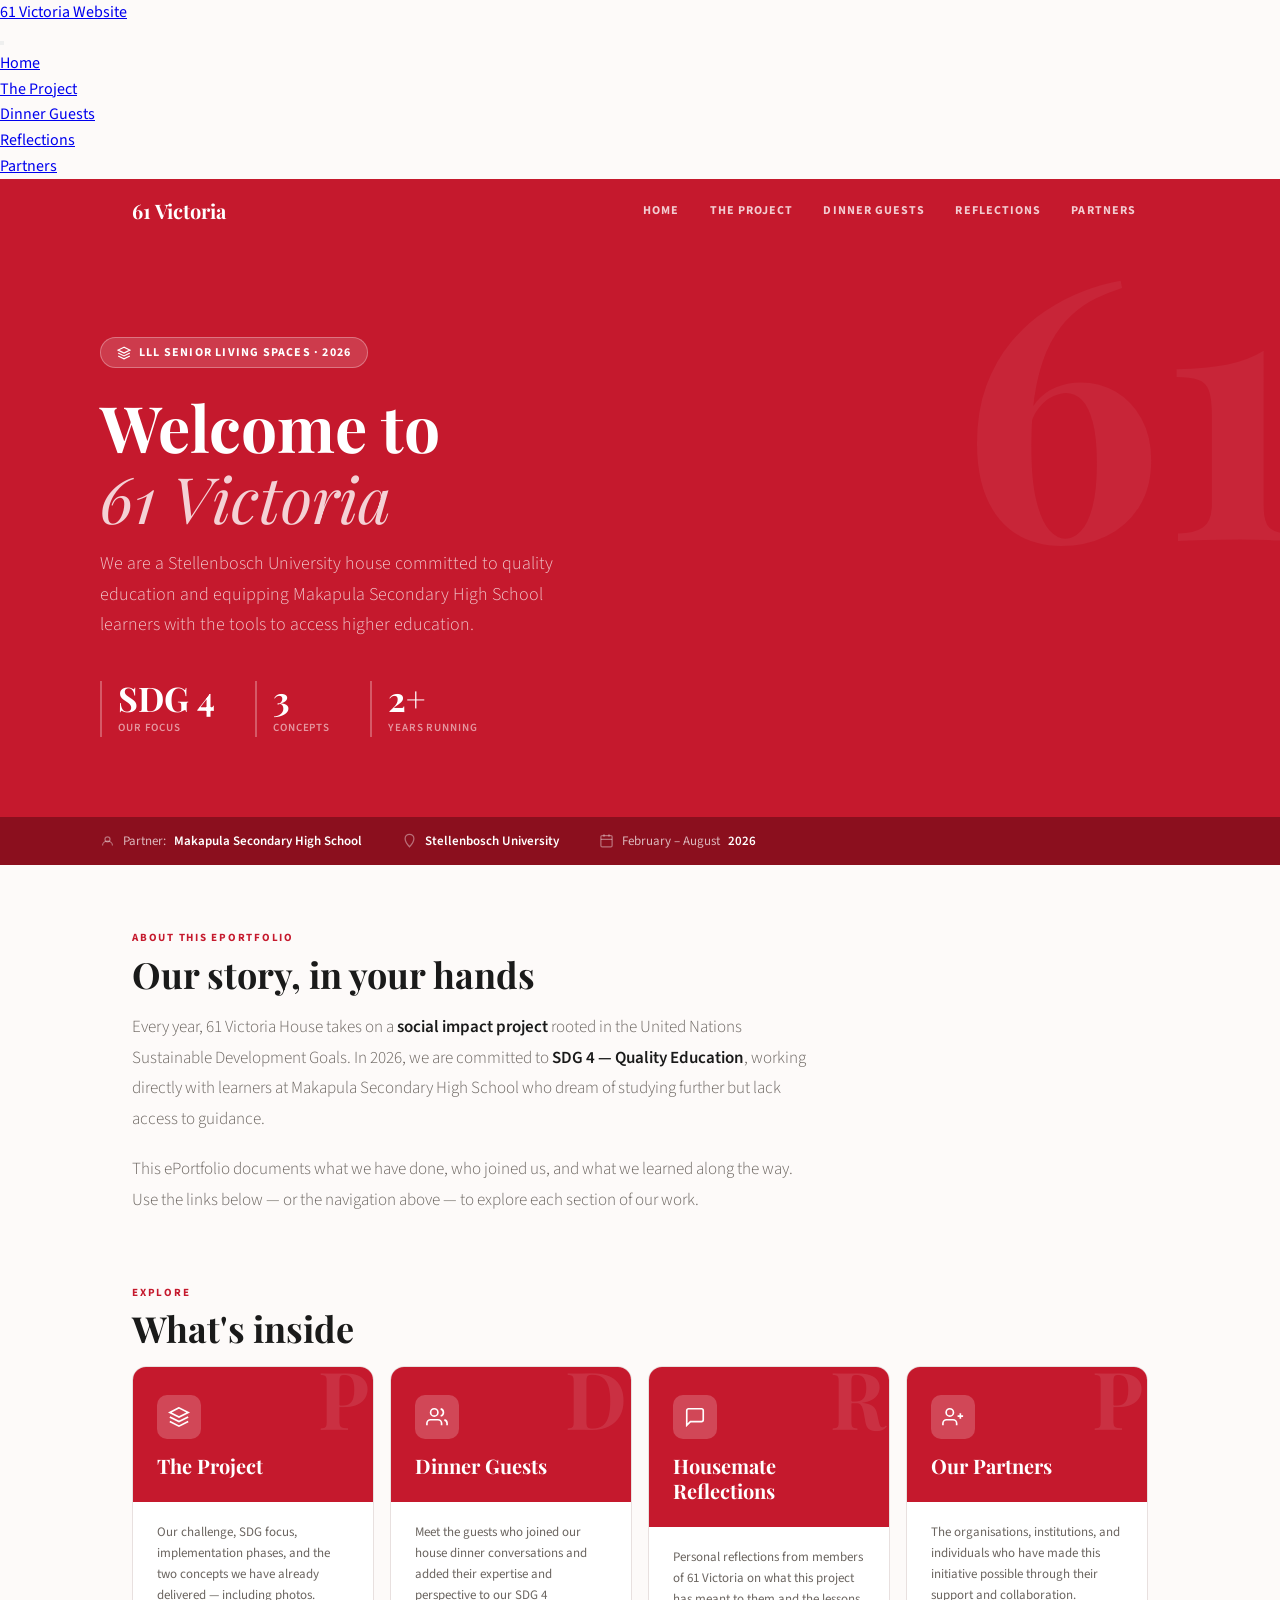
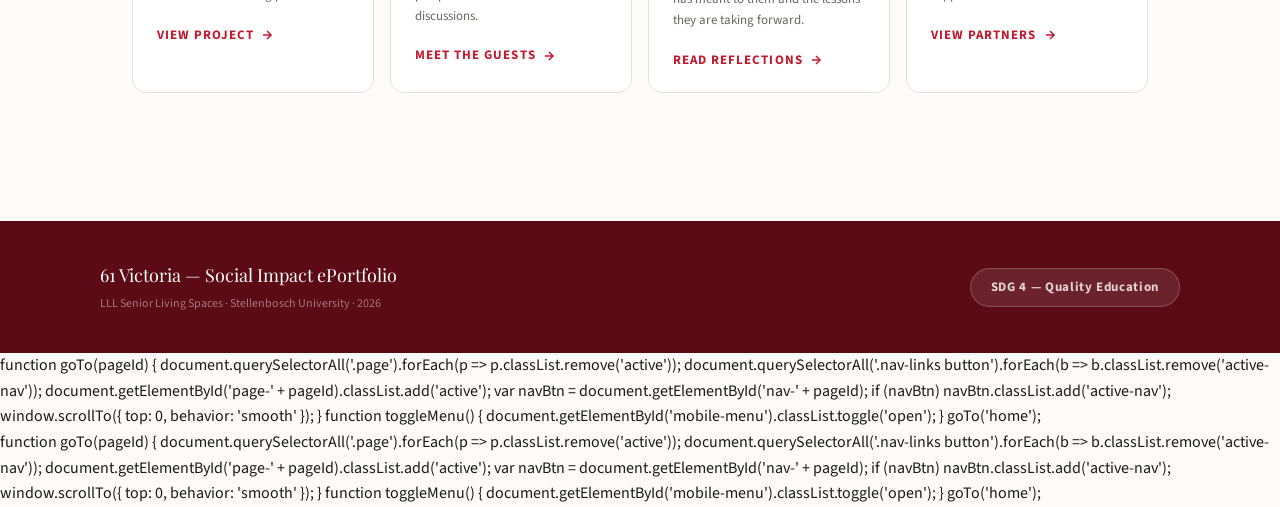
==== docs/index.html @ 5d6a6868 "qq" ====
<!DOCTYPE html>
<html xmlns="http://www.w3.org/1999/xhtml" lang="en" xml:lang="en"><head>

<meta charset="utf-8">
<meta name="generator" content="quarto-1.9.36">

<meta name="viewport" content="width=device-width, initial-scale=1.0, user-scalable=yes">


<title>61 Victoria Website</title>
<style>
/* Default styles provided by pandoc.
** See https://pandoc.org/MANUAL.html#variables-for-html for config info.
*/
code{white-space: pre-wrap;}
span.smallcaps{font-variant: small-caps;}
div.columns{display: flex; gap: min(4vw, 1.5em);}
div.column{flex: auto; overflow-x: auto;}
div.hanging-indent{margin-left: 1.5em; text-indent: -1.5em;}
ul.task-list{list-style: none;}
ul.task-list li input[type="checkbox"] {
  width: 0.8em;
  margin: 0 0.8em 0.2em -1em; /* quarto-specific, see https://github.com/quarto-dev/quarto-cli/issues/4556 */ 
  vertical-align: middle;
}
</style>


<script src="site_libs/quarto-nav/quarto-nav.js"></script>
<script src="site_libs/quarto-nav/headroom.min.js"></script>
<script src="site_libs/clipboard/clipboard.min.js"></script>
<script src="site_libs/quarto-search/autocomplete.umd.js"></script>
<script src="site_libs/quarto-search/fuse.min.js"></script>
<script src="site_libs/quarto-search/quarto-search.js"></script>
<meta name="quarto:offset" content="./">
<script src="site_libs/quarto-html/quarto.js" type="module"></script>
<script src="site_libs/quarto-html/tabsets/tabsets.js" type="module"></script>
<script src="site_libs/quarto-html/popper.min.js"></script>
<script src="site_libs/quarto-html/tippy.umd.min.js"></script>
<script src="site_libs/quarto-html/anchor.min.js"></script>
<link href="site_libs/quarto-html/tippy.css" rel="stylesheet">
<link href="site_libs/quarto-html/quarto-syntax-highlighting-845c23b38eaddc0f92fda52bfe77a8c8.css" rel="stylesheet" id="quarto-text-highlighting-styles">
<script src="site_libs/bootstrap/bootstrap.min.js"></script>
<link href="site_libs/bootstrap/bootstrap-icons.css" rel="stylesheet">
<link href="site_libs/bootstrap/bootstrap-a0f9fd0d421825b736dc1bbcbcba2219.min.css" rel="stylesheet" append-hash="true" id="quarto-bootstrap" data-mode="light">
<script id="quarto-search-options" type="application/json">{
  "location": "navbar",
  "copy-button": false,
  "collapse-after": 3,
  "panel-placement": "end",
  "type": "overlay",
  "limit": 50,
  "keyboard-shortcut": [
    "f",
    "/",
    "s"
  ],
  "show-item-context": false,
  "language": {
    "search-no-results-text": "No results",
    "search-matching-documents-text": "matching documents",
    "search-copy-link-title": "Copy link to search",
    "search-hide-matches-text": "Hide additional matches",
    "search-more-match-text": "more match in this document",
    "search-more-matches-text": "more matches in this document",
    "search-clear-button-title": "Clear",
    "search-text-placeholder": "",
    "search-detached-cancel-button-title": "Cancel",
    "search-submit-button-title": "Submit",
    "search-label": "Search"
  }
}</script>


<link rel="stylesheet" href="styles.css">
</head>

<body class="nav-fixed fullcontent quarto-light">

<div id="quarto-search-results"></div>
  <header id="quarto-header" class="headroom fixed-top">
    <nav class="navbar navbar-expand-lg " data-bs-theme="dark">
      <div class="navbar-container container-fluid">
      <div class="navbar-brand-container mx-auto">
    <a class="navbar-brand" href="./index.html">
    <span class="navbar-title">61 Victoria Website</span>
    </a>
  </div>
            <div id="quarto-search" class="" title="Search"></div>
          <button class="navbar-toggler" type="button" data-bs-toggle="collapse" data-bs-target="#navbarCollapse" aria-controls="navbarCollapse" role="menu" aria-expanded="false" aria-label="Toggle navigation" onclick="if (window.quartoToggleHeadroom) { window.quartoToggleHeadroom(); }">
  <span class="navbar-toggler-icon"></span>
</button>
          <div class="collapse navbar-collapse" id="navbarCollapse">
            <ul class="navbar-nav navbar-nav-scroll me-auto">
  <li class="nav-item">
    <a class="nav-link active" href="./index.html" aria-current="page"> 
<span class="menu-text">Home</span></a>
  </li>  
  <li class="nav-item">
    <a class="nav-link" href="./project.qmd"> 
<span class="menu-text">The Project</span></a>
  </li>  
  <li class="nav-item">
    <a class="nav-link" href="./dinner.qmd"> 
<span class="menu-text">Dinner Guests</span></a>
  </li>  
  <li class="nav-item">
    <a class="nav-link" href="./reflections.qmd"> 
<span class="menu-text">Reflections</span></a>
  </li>  
  <li class="nav-item">
    <a class="nav-link" href="./partners.qmd"> 
<span class="menu-text">Partners</span></a>
  </li>  
</ul>
          </div> <!-- /navcollapse -->
            <div class="quarto-navbar-tools">
</div>
      </div> <!-- /container-fluid -->
    </nav>
</header>
<!-- content -->
<div id="quarto-content" class="quarto-container page-columns page-rows-contents page-layout-article page-navbar">
<!-- sidebar -->
<!-- margin-sidebar -->
    
<!-- main -->
<main class="content" id="quarto-document-content"><header id="title-block-header" class="quarto-title-block"></header>




<p><link rel="preconnect" href="https://fonts.googleapis.com"> <link rel="stylesheet" href="https://fonts.googleapis.com/css2?family=Playfair+Display:ital,wght@0,400;0,700;1,400&amp;family=Source+Sans+3:wght@300;400;600;700&amp;display=swap"></p>

<!-- ══════════════════════════════════════════════════════
     NAVIGATION
══════════════════════════════════════════════════════ -->
<nav class="nav">
  <div class="nav-inner">
    <button class="nav-brand" onclick="goTo('home')">61 Victoria</button>
    <ul class="nav-links">
      <li><button onclick="goTo('home')" id="nav-home">Home</button></li>
      <li><button onclick="goTo('project')" id="nav-project">The Project</button></li>
      <li><button onclick="goTo('dinner')" id="nav-dinner">Dinner Guests</button></li>
      <li><button onclick="goTo('reflections')" id="nav-reflections">Reflections</button></li>
      <li><button onclick="goTo('partners')" id="nav-partners">Partners</button></li>
    </ul>
    <button class="nav-hamburger" onclick="toggleMenu()" aria-label="Open menu">
      <span></span><span></span><span></span>
    </button>
  </div>
  <div class="nav-mobile-menu" id="mobile-menu">
    <button onclick="goTo('home');toggleMenu()">Home</button>
    <button onclick="goTo('project');toggleMenu()">The Project</button>
    <button onclick="goTo('dinner');toggleMenu()">Dinner Guests</button>
    <button onclick="goTo('reflections');toggleMenu()">Housemate Reflections</button>
    <button onclick="goTo('partners');toggleMenu()">Partners</button>
  </div>
</nav>


<!-- ══════════════════════════════════════════════════════
     PAGE: HOME (WELCOME)
══════════════════════════════════════════════════════ -->
<div id="page-home" class="page active">

  <!-- Hero -->
  <div class="home-hero">
    <div class="home-hero-wm" aria-hidden="true">61</div>
    <div class="home-hero-inner">
      <div class="home-eyebrow">
        <svg viewbox="0 0 24 24" width="14" height="14" fill="none" stroke="#fff" stroke-width="2" aria-hidden="true"><path d="M12 2L2 7l10 5 10-5-10-5zM2 17l10 5 10-5M2 12l10 5 10-5"></path></svg>
        LLL Senior Living Spaces · 2026
      </div>
      <h1>Welcome to<br><em>61 Victoria</em></h1>
      <p class="home-hero-sub">
        We are a Stellenbosch University house committed to quality education
        and equipping Makapula Secondary High School learners with the tools
        to access higher education.
      </p>
      <div class="home-stats">
        <div class="home-stat"><div class="num">SDG&nbsp;4</div><div class="lbl">Our focus</div></div>
        <div class="home-stat"><div class="num">3</div><div class="lbl">Concepts</div></div>
        <div class="home-stat"><div class="num">2+</div><div class="lbl">Years running</div></div>
      </div>
    </div>
  </div>

  <!-- Ribbon -->
  <div class="home-ribbon">
    <div class="home-ribbon-inner">
      <div class="ribbon-item">
        <svg viewbox="0 0 24 24" aria-hidden="true"><circle cx="12" cy="10" r="4"></circle><path d="M4 20c0-4 3.58-7 8-7s8 3 8 7"></path></svg>
        Partner: <strong>Makapula Secondary High School</strong>
      </div>
      <div class="ribbon-item">
        <svg viewbox="0 0 24 24" aria-hidden="true"><path d="M12 2C8 2 5 5.13 5 9c0 5.25 7 13 7 13s7-7.75 7-13c0-3.87-3.13-7-7-7z"></path></svg>
        <strong>Stellenbosch University</strong>
      </div>
      <div class="ribbon-item">
        <svg viewbox="0 0 24 24" aria-hidden="true"><rect x="3" y="4" width="18" height="18" rx="2"></rect><path d="M16 2v4M8 2v4M3 10h18"></path></svg>
        February – August <strong>2026</strong>
      </div>
    </div>
  </div>

  <!-- Intro text -->
  <section class="home-intro">
    <div class="wrap">
      <div class="home-intro-body">
        <div class="sec-label">About this ePortfolio</div>
        <div class="sec-title">Our story, in your hands</div>
        <p>
          Every year, 61 Victoria House takes on a <strong>social impact project</strong> rooted in
          the United Nations Sustainable Development Goals. In 2026, we are committed to
          <strong>SDG 4 — Quality Education</strong>, working directly with learners at Makapula
          Secondary High School who dream of studying further but lack access to guidance.
        </p>
        <p>
          This ePortfolio documents what we have done, who joined us, and what we learned
          along the way. Use the links below — or the navigation above — to explore each
          section of our work.
        </p>
      </div>
    </div>
  </section>

  <!-- Navigation cards -->
  <section class="nav-cards">
    <div class="wrap">
      <div class="sec-label">Explore</div>
      <div class="sec-title">What's inside</div>
  <div class="nav-card-grid">
    
    <!-- Project card -->
    <div class="nav-card" onclick="goTo('project')" role="button" tabindex="0" onkeydown="if(event.key==='Enter')goTo('project')">
      <div class="nav-card-top">
        <div class="nav-card-top-wm" aria-hidden="true">P</div>
          <div class="nav-card-icon">
            <svg viewbox="0 0 24 24" aria-hidden="true"><path d="M12 2L2 7l10 5 10-5-10-5zM2 17l10 5 10-5M2 12l10 5 10-5"></path></svg>
              </div>
              <h3 class="anchored">The Project</h3>
              </div>
              <div class="nav-card-bottom">
                <p>Our challenge, SDG focus, implementation phases, and the two concepts we have already delivered — including photos.</p>
                <div class="nav-card-cta">
                  View project
                <svg viewbox="0 0 24 24" aria-hidden="true"><path d="M5 12h14M12 5l7 7-7 7"></path></svg>
                  </div>
                  </div>
                  </div>
                  
                  <!-- Dinner guests card -->
                  <div class="nav-card" onclick="goTo('dinner')" role="button" tabindex="0" onkeydown="if(event.key==='Enter')goTo('dinner')">
                    <div class="nav-card-top">
                      <div class="nav-card-top-wm" aria-hidden="true">D</div>
                        <div class="nav-card-icon">
                          <svg viewbox="0 0 24 24" aria-hidden="true"><path d="M17 21v-2a4 4 0 00-4-4H5a4 4 0 00-4 4v2"></path><circle cx="9" cy="7" r="4"></circle><path d="M23 21v-2a4 4 0 00-3-3.87M16 3.13a4 4 0 010 7.75"></path></svg>
                            </div>
                            <h3 class="anchored">Dinner Guests</h3>
                            </div>
                            <div class="nav-card-bottom">
                              <p>Meet the guests who joined our house dinner conversations and added their expertise and perspective to our SDG 4 discussions.</p>
                              <div class="nav-card-cta">
                                Meet the guests
                              <svg viewbox="0 0 24 24" aria-hidden="true"><path d="M5 12h14M12 5l7 7-7 7"></path></svg>
                                </div>
                                </div>
                                </div>
                                
                                <!-- Reflections card -->
                                <div class="nav-card" onclick="goTo('reflections')" role="button" tabindex="0" onkeydown="if(event.key==='Enter')goTo('reflections')">
                                  <div class="nav-card-top">
                                    <div class="nav-card-top-wm" aria-hidden="true">R</div>
                                      <div class="nav-card-icon">
                                        <svg viewbox="0 0 24 24" aria-hidden="true"><path d="M21 15a2 2 0 01-2 2H7l-4 4V5a2 2 0 012-2h14a2 2 0 012 2z"></path></svg>
                                          </div>
                                          <h3 class="anchored">Housemate Reflections</h3>
                                          </div>
                                          <div class="nav-card-bottom">
                                            <p>Personal reflections from members of 61 Victoria on what this project has meant to them and the lessons they are taking forward.</p>
                                            <div class="nav-card-cta">
                                              Read reflections
                                            <svg viewbox="0 0 24 24" aria-hidden="true"><path d="M5 12h14M12 5l7 7-7 7"></path></svg>
                                              </div>
                                              </div>
                                              </div>
                                              
                                              <!-- Partners card -->
                                              <div class="nav-card" onclick="goTo('partners')" role="button" tabindex="0" onkeydown="if(event.key==='Enter')goTo('partners')">
                                                <div class="nav-card-top">
                                                  <div class="nav-card-top-wm" aria-hidden="true">P</div>
                                                    <div class="nav-card-icon">
                                                      <svg viewbox="0 0 24 24" aria-hidden="true"><path d="M16 21v-2a4 4 0 00-4-4H5a4 4 0 00-4 4v2"></path><circle cx="8.5" cy="7" r="4"></circle><line x1="20" y1="8" x2="20" y2="14"></line><line x1="23" y1="11" x2="17" y2="11"></line></svg>
                                                        </div>
                                                        <h3 class="anchored">Our Partners</h3>
                                                        </div>
                                                        <div class="nav-card-bottom">
                                                          <p>The organisations, institutions, and individuals who have made this initiative possible through their support and collaboration.</p>
                                                          <div class="nav-card-cta">
                                                            View partners
                                                          <svg viewbox="0 0 24 24" aria-hidden="true"><path d="M5 12h14M12 5l7 7-7 7"></path></svg>
                                                            </div>
                                                            </div>
                                                            </div>
                                                            
                                                            </div>
                                                            </div>
                                                            </section>
                                                            
                                                            <footer class="site-footer">
                                                              <div class="footer-inner">
                                                                <div>
                                                                <div class="footer-brand">61 Victoria — Social Impact ePortfolio</div>
                                                                  <div class="footer-sub">LLL Senior Living Spaces · Stellenbosch University · 2026</div>
                                                                    </div>
                                                                    <div class="footer-sdg">SDG 4 — Quality Education</div>
                                                                      </div>
                                                                      </footer>
                                                                      </div><!-- /page-home -->
                                                                      
                                                                      
                                                                      <!-- ══════════════════════════════════════════════════════
                                                                    PAGE: THE PROJECT
                                                                    ══════════════════════════════════════════════════════ -->
                                                                      <div id="page-project" class="page">
                                                                        
                                                                        <div class="page-hero" data-letter="P">
                                                                          <div class="page-hero-inner">
                                                                            <div class="page-hero-eyebrow">SDG 4 — Quality Education</div>
                                                                              <h1>The <em>Project</em></h1>
                                                                              <p>Our challenge, our plan, and the two concepts we have completed so far.</p>
                                                                              </div>
                                                                              </div>
                                                                              
                                                                              <main>
                                                                              <section style="padding: 3.5rem 0 0;">
                                                                                <div class="wrap">
                                                                                  
                                                                                  <!-- House profile -->
                                                                                  <div class="sec-label">House profile</div>
                                                                                    <div class="sec-title">Who we are</div>
                                                                                      <div class="profile-grid">
                                                                                        <div class="profile-cell"><div class="pc-label">House</div><div class="pc-val">61 Victoria</div></div>
                                                                                          <div class="profile-cell"><div class="pc-label">Cluster</div><div class="pc-val">Senior Living Spaces – LLL Houses</div></div>
                                                                                            <div class="profile-cell"><div class="pc-label">Community partner</div><div class="pc-val">Makapula Secondary High School</div></div>
                                                                                              <div class="profile-cell"><div class="pc-label">Project status</div><div class="pc-val">Continuing since 2024/25</div></div>
                                                                                                <div class="profile-cell"><div class="pc-label">Focus area</div><div class="pc-val">University readiness &amp; mentorship</div></div>
                                                                                                  <div class="profile-cell"><div class="pc-label">Social impact leader</div><div class="pc-val">61 Victoria House</div></div>
                                                                                                    </div>
                                                                                                    
                                                                                                    <!-- Challenge -->
                                                                                                    <div class="sec-label">Why we do this</div>
                                                                                                      <div class="sec-title">The challenge we are addressing</div>
                                                                                                        <div class="sdg-banner">
                                                                                                          <div class="sdg-box"><span>4</span></div>
                                                                                                            <div class="sdg-text">
                                                                                                              <h4 class="anchored">SDG 4 — Quality Education</h4>
                                                                                                              <p>Ensure inclusive and equitable quality education and promote lifelong learning opportunities for all.</p>
                                                                                                              </div>
                                                                                                              </div>
                                                                                                              <p class="sec-lead">
                                                                                                                Many learners at Makapula Secondary lack structured guidance on university applications,
                                                                                                              available opportunities, and academic expectations for tertiary study. 61 Victoria bridges
                                                                                                              this gap by drawing on our lived experience to mentor top-performing students and equip
                                                                                                              them with the skills and confidence to pursue higher education.
                                                                                                              </p>
                                                                                                                
                                                                                                                <hr class="divider">
                                                                                                                
                                                                                                                <!-- Phases -->
                                                                                                                <div class="sec-label">Implementation plan</div>
                                                                                                                <div class="sec-title">Three phases of action</div>
                                                                                                                <div class="grid-3" style="margin-bottom: 3rem;">
                                                                                                                <div class="phase-card">
                                                                                                                <div class="ph-num">01</div>
                                                                                                                <div class="ph-date">February – March 2026</div>
                                                                                                                <h4 class="anchored">Preparation</h4>
                                                                                                                <p>Meeting school leadership to align goals and schedules, preparing printed materials and workshop templates, and liaising with SU structures.</p>
                                                                                                                </div>
                                                                                                                <div class="phase-card">
                                                                                                                <div class="ph-num">02</div>
                                                                                                                <div class="ph-date">April – July 2026</div>
                                                                                                                <h4 class="anchored">Implementation</h4>
                                                                                                                <p>Rolling out all three solution concepts — the SU Open Day, the University Applications Session, and the CV &amp; Professional Identity Workshop.</p>
                                                                                                                </div>
                                                                                                                <div class="phase-card">
                                                                                                                <div class="ph-num">03</div>
                                                                                                                <div class="ph-date">August 2026</div>
                                                                                                                <h4 class="anchored">Reflection &amp; sustainability</h4>
                                                                                                                <p>Collecting feedback, capturing outcomes, and presenting findings to the LLL cohort to secure the programme's long-term future.</p>
          </div>
        </div>

        <hr class="divider">

        <!-- Concepts -->
        <div class="sec-label">What we have done</div>
        <div class="sec-title">Concepts completed</div>
        <p class="sec-lead">Two of our three planned concepts have been successfully delivered. Photos from each are shown below.</p>

        <div class="grid-2" style="margin-bottom: 3rem;">

          <!-- Concept 1 -->
          <article class="card">
            <div class="card-header">
              <div class="card-header-wm" aria-hidden="true">1</div>
              <div class="card-badge">
                <svg width="12" height="12" viewbox="0 0 24 24" fill="none" stroke="#fff" stroke-width="2.5" aria-hidden="true"><path d="M20 6L9 17l-5-5"></path></svg>
                Completed
              </div>
              <h3 class="anchored">Stellenbosch University Open Day</h3>
            </div>
            <div class="card-body">
              <p>We took top-performing Makapula learners on a guided visit to Stellenbosch University, exposing them to diverse faculties, campus life, and career paths. The experience made tertiary study feel tangible and within reach for every learner who attended.</p>
              <!-- REPLACE WITH PHOTOS:
                   Option A (grid): <div class="photo-grid">
                     <img src="photo1.jpg" alt="Learners at SU Open Day">
                     <img src="photo2.jpg" alt="Campus tour">
                   </div>
                   Option B (single): <div class="photo-single"><img src="photo.jpg" alt="SU Open Day"></div>
              -->
              <div class="photo-slot">
                <svg class="photo-slot-icon" viewbox="0 0 24 24" aria-hidden="true"><rect x="3" y="3" width="18" height="18" rx="2"></rect><circle cx="8.5" cy="8.5" r="1.5"></circle><path d="M21 15l-5-5L5 21"></path></svg>
                <strong>Add your Concept 1 photos here</strong>
                <span>Replace this block with &lt;img&gt; tags pointing to your photos</span>
              </div>
            </div>
          </article>

          <!-- Concept 2 -->
          <article class="card">
            <div class="card-header">
              <div class="card-header-wm" aria-hidden="true">2</div>
              <div class="card-badge">
                <svg width="12" height="12" viewbox="0 0 24 24" fill="none" stroke="#fff" stroke-width="2.5" aria-hidden="true"><path d="M20 6L9 17l-5-5"></path></svg>
                Completed
              </div>
              <h3 class="anchored">University applications &amp; degree requirements session</h3>
            </div>
            <div class="card-body">
              <p>We guided learners through the SU application process, covering degree requirements, NSFAS and bursary applications, and residency options — giving students a concrete roadmap and the confidence to apply.</p>
              <!-- REPLACE WITH PHOTOS (same pattern as above) -->
              <div class="photo-slot">
                <svg class="photo-slot-icon" viewbox="0 0 24 24" aria-hidden="true"><rect x="3" y="3" width="18" height="18" rx="2"></rect><circle cx="8.5" cy="8.5" r="1.5"></circle><path d="M21 15l-5-5L5 21"></path></svg>
                <strong>Add your Concept 2 photos here</strong>
                <span>Replace this block with &lt;img&gt; tags pointing to your photos</span>
              </div>
            </div>
          </article>

        </div>

      </div>
    </section>
  </main>

  <footer class="site-footer">
    <div class="footer-inner">
      <div>
        <div class="footer-brand">61 Victoria — The Project</div>
        <div class="footer-sub">LLL Senior Living Spaces · Stellenbosch University · 2026</div>
      </div>
      <div class="footer-sdg">SDG 4 — Quality Education</div>
    </div>
  </footer>
</div><!-- /page-project -->


<!-- ══════════════════════════════════════════════════════
     PAGE: DINNER GUESTS
══════════════════════════════════════════════════════ -->
<div id="page-dinner" class="page">

  <div class="page-hero" data-letter="D">
    <div class="page-hero-inner">
      <div class="page-hero-eyebrow">House Dinner Conversations</div>
      <h1>Our <em>Dinner Guests</em></h1>
      <p>The people who joined our dinner conversations and enriched our thinking on quality education and access to higher learning.</p>
    </div>
  </div>

  <main>
    <section style="padding: 3.5rem 0;">
      <div class="wrap">

        <div class="sec-label">Dinner conversations</div>
        <div class="sec-title">Guests who joined us</div>
        <p class="sec-lead">
          Our house dinners created a space for honest, in-depth conversations about
          education inequality, access, and the role university students can play in
          uplifting their communities. We were honoured to host these guests.
        </p>

        <!-- ═══════════════════════════════════════════════════════
             HOW TO USE THIS SECTION:
             For each guest, fill in:
             - The avatar initials (2 letters)
             - Guest full name
             - Their title / organisation
             - A short bio (2–3 sentences)
             - A key quote they shared at the dinner (optional — delete the
               .guest-quote block if you don't have one)

To ADD more guests, copy and paste an entire .guest-card block.
To REMOVE a guest, delete their .guest-card block.
═══════════════════════════════════════════════════════ -->
  
  <div class="grid-2" style="margin-bottom: 3rem;">
  
  <!-- Guest 1 — replace all placeholder text -->
  <div class="guest-card">
  <div class="guest-avatar">AB</div><!-- Replace with initials -->
  <div class="guest-info">
  <h4 class="anchored">Guest Name Here</h4><!-- Replace -->
  <div class="guest-role">Title / Organisation</div><!-- Replace -->
  <p>Add a short bio for this guest — their background, expertise, and why they were invited to the dinner conversation. Two to three sentences works well.</p><!-- Replace -->
  <div class="guest-quote">
  "Add a memorable quote or insight this guest shared during the dinner conversation."
</div><!-- Replace or delete this block if no quote -->
  </div>
  </div>
  
  <!-- Guest 2 — replace all placeholder text -->
  <div class="guest-card">
  <div class="guest-avatar">CD</div><!-- Replace -->
  <div class="guest-info">
  <h4 class="anchored">Guest Name Here</h4><!-- Replace -->
  <div class="guest-role">Title / Organisation</div><!-- Replace -->
  <p>Add a short bio for this guest — their background, expertise, and why they were invited to the dinner conversation. Two to three sentences works well.</p><!-- Replace -->
  <div class="guest-quote">
  "Add a memorable quote or insight this guest shared during the dinner conversation."
</div><!-- Replace or delete -->
  </div>
  </div>
  
  <!-- Guest 3 — replace all placeholder text -->
  <div class="guest-card">
  <div class="guest-avatar">EF</div><!-- Replace -->
  <div class="guest-info">
  <h4 class="anchored">Guest Name Here</h4><!-- Replace -->
  <div class="guest-role">Title / Organisation</div><!-- Replace -->
  <p>Add a short bio for this guest — their background, expertise, and why they were invited to the dinner conversation. Two to three sentences works well.</p><!-- Replace -->
  <div class="guest-quote">
  "Add a memorable quote or insight this guest shared during the dinner conversation."
</div><!-- Replace or delete -->
  </div>
  </div>
  
  <!-- Guest 4 — replace all placeholder text -->
  <div class="guest-card">
  <div class="guest-avatar">GH</div><!-- Replace -->
  <div class="guest-info">
  <h4 class="anchored">Guest Name Here</h4><!-- Replace -->
  <div class="guest-role">Title / Organisation</div><!-- Replace -->
  <p>Add a short bio for this guest — their background, expertise, and why they were invited to the dinner conversation. Two to three sentences works well.</p><!-- Replace -->
  <div class="guest-quote">
  "Add a memorable quote or insight this guest shared during the dinner conversation."
</div><!-- Replace or delete -->
  </div>
  </div>
  
  </div>
  
  <!-- Dinner photo slot -->
  <div class="sec-label">Dinner photos</div>
  <div class="sec-title">The evening in pictures</div>
  <!-- REPLACE WITH YOUR DINNER PHOTOS:
  <div class="photo-grid">
  <img src="dinner1.jpg" alt="Dinner conversation">
  <img src="dinner2.jpg" alt="Guests at the table">
  <img src="dinner3.jpg" alt="Discussion in progress">
  <img src="dinner4.jpg" alt="Group photo">
  </div>
  -->
  <div class="photo-slot">
  <svg class="photo-slot-icon" viewbox="0 0 24 24" aria-hidden="true"><rect x="3" y="3" width="18" height="18" rx="2"></rect><circle cx="8.5" cy="8.5" r="1.5"></circle><path d="M21 15l-5-5L5 21"></path></svg>
  <strong>Add your dinner evening photos here</strong>
  <span>Replace this block with your photo grid or individual images</span>
  </div>
  
  </div>
  </section>
  </main>
  
  <footer class="site-footer">
  <div class="footer-inner">
  <div>
  <div class="footer-brand">61 Victoria — Dinner Guests</div>
  <div class="footer-sub">LLL Senior Living Spaces · Stellenbosch University · 2026</div>
  </div>
  <div class="footer-sdg">SDG 4 — Quality Education</div>
  </div>
  </footer>
  </div><!-- /page-dinner -->
  
  
  <!-- ══════════════════════════════════════════════════════
PAGE: HOUSEMATE REFLECTIONS
══════════════════════════════════════════════════════ -->
  <div id="page-reflections" class="page">
  
  <div class="page-hero" data-letter="R">
  <div class="page-hero-inner">
  <div class="page-hero-eyebrow">Voices from 61 Victoria</div>
  <h1>Housemate <em>Reflections</em></h1>
  <p>Personal reflections from the members of 61 Victoria on what this project has meant, what was learned, and what we carry forward.</p>
  </div>
  </div>
  
  <main>
  <section style="padding: 3.5rem 0;">
  <div class="wrap">
  
  <div class="sec-label">Housemate reflections</div>
  <div class="sec-title">In our own words</div>
  <p class="sec-lead">
  Each member of 61 Victoria came to this project with a different background and
perspective. These are our honest reflections on what it meant to work alongside
the learners of Makapula Secondary High School.
</p>
  
  <!-- ═══════════════════════════════════════════════════════
HOW TO USE THIS SECTION:
  Replace each blockquote with the actual reflection (it can be
                                                      multiple sentences or a short paragraph).
Replace avatar initials, name, and role for each housemate.
Copy/paste .reflection-card blocks to add more housemates.
═══════════════════════════════════════════════════════ -->
  
  <div class="grid-2" style="margin-bottom: 3rem;">
  
  <div class="reflection-card">
  <blockquote class="blockquote">
  "Seeing the learners walk around campus and start to imagine themselves there —
              that was the moment the project felt real for me. Their excitement reminded me
              of why we are here."
</blockquote><!-- Replace with real reflection -->
  <div class="r-author">
  <div class="avatar">AB</div><!-- Replace initials -->
  <div>
  <div class="r-name">Housemate name here</div><!-- Replace -->
  <div class="r-role">61 Victoria, 2026</div>
  </div>
  </div>
  </div>
  
  <div class="reflection-card">
  <blockquote class="blockquote">
  "Explaining NSFAS and funding options reminded me how much we take for granted.
              These learners are capable of anything — they just need the information and someone
              to believe in them."
</blockquote><!-- Replace -->
  <div class="r-author">
  <div class="avatar">CD</div><!-- Replace -->
  <div>
  <div class="r-name">Housemate name here</div><!-- Replace -->
  <div class="r-role">61 Victoria, 2026</div>
  </div>
  </div>
  </div>
  
  <div class="reflection-card">
  <blockquote class="blockquote">
  "This project is a reminder of why we are at Stellenbosch. We have a responsibility
              to open doors for those who come after us. That responsibility does not stop when
              the workshops end."
</blockquote><!-- Replace -->
  <div class="r-author">
  <div class="avatar">EF</div><!-- Replace -->
  <div>
  <div class="r-name">Housemate name here</div><!-- Replace -->
  <div class="r-role">61 Victoria, 2026</div>
  </div>
  </div>
  </div>
  
  <div class="reflection-card">
  <blockquote class="blockquote">
  "The dinner conversations challenged us to think deeply about what quality education
              really means for learners who have never had a mentor in higher education. It changed
              how I see my own journey."
</blockquote><!-- Replace -->
  <div class="r-author">
  <div class="avatar">GH</div><!-- Replace -->
  <div>
  <div class="r-name">Housemate name here</div><!-- Replace -->
  <div class="r-role">61 Victoria, 2026</div>
  </div>
  </div>
  </div>
  
  <div class="reflection-card">
  <blockquote class="blockquote">
  "I did not expect to learn as much as the students did. Mentoring others forces you
              to articulate what you know — and to reckon honestly with what you do not."
</blockquote><!-- Replace -->
  <div class="r-author">
  <div class="avatar">IJ</div><!-- Replace -->
  <div>
  <div class="r-name">Housemate name here</div><!-- Replace -->
  <div class="r-role">61 Victoria, 2026</div>
  </div>
  </div>
  </div>
  
  <div class="reflection-card">
  <blockquote class="blockquote">
  "Watching a learner's face change when they realise university is actually possible
              for them — that is something I will carry with me long after this year is over."
</blockquote><!-- Replace -->
  <div class="r-author">
  <div class="avatar">KL</div><!-- Replace -->
  <div>
  <div class="r-name">Housemate name here</div><!-- Replace -->
  <div class="r-role">61 Victoria, 2026</div>
  </div>
  </div>
  </div>
  
  </div>
  
  </div>
  </section>
  </main>
  
  <footer class="site-footer">
  <div class="footer-inner">
  <div>
  <div class="footer-brand">61 Victoria — Reflections</div>
  <div class="footer-sub">LLL Senior Living Spaces · Stellenbosch University · 2026</div>
  </div>
  <div class="footer-sdg">SDG 4 — Quality Education</div>
  </div>
  </footer>
  </div><!-- /page-reflections -->
  
  
  <!-- ══════════════════════════════════════════════════════
PAGE: PARTNERS
══════════════════════════════════════════════════════ -->
  <div id="page-partners" class="page">
  
  <div class="page-hero" data-letter="P">
  <div class="page-hero-inner">
  <div class="page-hero-eyebrow">Collaboration &amp; support</div>
  <h1>Our <em>Partners</em></h1>
  <p>The organisations and individuals who have made this initiative possible through their support, resources, and collaboration.</p>
  </div>
  </div>
  
  <main>
  <section style="padding: 3.5rem 0;">
  <div class="wrap">
  
  <div class="sec-label">Partners &amp; supporters</div>
  <div class="sec-title">Who stands with us</div>
  <p class="sec-lead">
  None of this work happens alone. These are the partners whose expertise,
resources, and belief in our mission have shaped every concept we have delivered.
</p>
  
  <!-- ═══════════════════════════════════════════════════════
HOW TO USE THIS SECTION:
  Update partner names, descriptions, and add/remove
.partner-card blocks as needed. Change the SVG icons
to match each partner's sector if you like.
        ═══════════════════════════════════════════════════════ -->

        <div class="grid-2" style="margin-bottom: 3rem;">

          <div class="partner-card">
            <div class="partner-icon-row">
              <div class="partner-ico">
                <svg viewbox="0 0 24 24" aria-hidden="true"><path d="M3 21h18M3 10h18M12 3L3 10h18L12 3z"></path><rect x="8" y="14" width="3" height="7"></rect><rect x="13" y="14" width="3" height="7"></rect></svg>
              </div>
              <h4 class="anchored">Makapula Secondary High School</h4>
            </div>
            <p>Our primary community partner. School leadership, teachers, and selected top-performing learners are central to every concept we deliver. Their openness and enthusiasm have made this project what it is.</p>
          </div>

          <div class="partner-card">
            <div class="partner-icon-row">
              <div class="partner-ico">
                <svg viewbox="0 0 24 24" aria-hidden="true"><path d="M12 3L2 9h20L12 3zM5 9v10M19 9v10M2 19h20"></path><circle cx="12" cy="14" r="2"></circle></svg>
              </div>
              <h4 class="anchored">Stellenbosch University</h4>
            </div>
            <p>SU structures provide guidance, campus access, and institutional legitimacy for the university readiness journey our learners undertake. The Open Day would not have been possible without SU's welcome.</p>
  </div>
  
  <div class="partner-card">
  <div class="partner-icon-row">
  <div class="partner-ico">
  <svg viewbox="0 0 24 24" aria-hidden="true"><path d="M3 9l9-7 9 7v11a2 2 0 01-2 2H5a2 2 0 01-2-2V9z"></path><path d="M9 22V12h6v10"></path></svg>
  </div>
  <h4 class="anchored">LLL — Senior Living Spaces</h4>
  </div>
  <p>The broader LLL cluster provides oversight, institutional continuity, and a community of practice that ensures the programme outlives any single house cohort and continues to grow year on year.</p>
  </div>
  
  <div class="partner-card">
  <div class="partner-icon-row">
  <div class="partner-ico">
  <svg viewbox="0 0 24 24" aria-hidden="true"><rect x="1" y="3" width="15" height="13" rx="2"></rect><path d="M16 8h4l3 3v5h-7V8z"></path><circle cx="5.5" cy="18.5" r="2.5"></circle><circle cx="18.5" cy="18.5" r="2.5"></circle></svg>
  </div>
  <h4 class="anchored">Transport &amp; logistics providers</h4>
  </div>
  <p>Local vehicle hire services support learner transport for off-campus events including the SU Open Day and scheduled workshop sessions, removing a key barrier to participation for learners.</p>
  </div>
  
  <!-- ADD MORE PARTNERS HERE — copy and paste a .partner-card block above -->
  
  </div>
  
  <!-- Partner logos section -->
  <div class="sec-label">Logo wall</div>
  <div class="sec-title">Partner logos</div>
  <!-- REPLACE WITH ACTUAL PARTNER LOGOS:
  <div style="display:flex;flex-wrap:wrap;gap:24px;align-items:center;padding:2rem 0;">
  <img src="makapula-logo.png" alt="Makapula Secondary High School" style="height:60px;width:auto;">
  <img src="su-logo.png" alt="Stellenbosch University" style="height:60px;width:auto;">
  </div>
  -->
  <div class="photo-slot">
  <svg class="photo-slot-icon" viewbox="0 0 24 24" aria-hidden="true"><rect x="3" y="5" width="18" height="14" rx="2"></rect><path d="M3 10h18"></path></svg>
  <strong>Add partner logos here</strong>
  <span>Replace with &lt;img&gt; tags for each partner's logo</span>
        </div>

      </div>
    </section>
  </main>

  <footer class="site-footer">
    <div class="footer-inner">
      <div>
        <div class="footer-brand">61 Victoria — Our Partners</div>
        <div class="footer-sub">LLL Senior Living Spaces · Stellenbosch University · 2026</div>
      </div>
      <div class="footer-sdg">SDG 4 — Quality Education</div>
    </div>
  </footer>
</div><!-- /page-partners -->


<!-- ══════════════════════════════════════════════════════
     JAVASCRIPT — Page routing
══════════════════════════════════════════════════════ -->

  function goTo(pageId) {
    document.querySelectorAll('.page').forEach(p =&gt; p.classList.remove('active'));
    document.querySelectorAll('.nav-links button').forEach(b =&gt; b.classList.remove('active-nav'));
    document.getElementById('page-' + pageId).classList.add('active');
    var navBtn = document.getElementById('nav-' + pageId);
    if (navBtn) navBtn.classList.add('active-nav');
    window.scrollTo({ top: 0, behavior: 'smooth' });
  }

  function toggleMenu() {
    document.getElementById('mobile-menu').classList.toggle('open');
  }

  goTo('home');




</main> <!-- /main -->
  function goTo(pageId) {

    document.querySelectorAll('.page').forEach(p =&gt; p.classList.remove('active'));

    document.querySelectorAll('.nav-links button').forEach(b =&gt; b.classList.remove('active-nav'));

    document.getElementById('page-' + pageId).classList.add('active');

    var navBtn = document.getElementById('nav-' + pageId);

    if (navBtn) navBtn.classList.add('active-nav');

    window.scrollTo({ top: 0, behavior: 'smooth' });

  }



  function toggleMenu() {

    document.getElementById('mobile-menu').classList.toggle('open');

  }



  goTo('home');
<script id="quarto-html-after-body" type="application/javascript">
  window.document.addEventListener("DOMContentLoaded", function (event) {
    const icon = "";
    const anchorJS = new window.AnchorJS();
    anchorJS.options = {
      placement: 'right',
      icon: icon
    };
    anchorJS.add('.anchored');
    const isCodeAnnotation = (el) => {
      for (const clz of el.classList) {
        if (clz.startsWith('code-annotation-')) {                     
          return true;
        }
      }
      return false;
    }
    const onCopySuccess = function(e) {
      // button target
      const button = e.trigger;
      // don't keep focus
      button.blur();
      // flash "checked"
      button.classList.add('code-copy-button-checked');
      var currentTitle = button.getAttribute("title");
      button.setAttribute("title", "Copied!");
      let tooltip;
      if (window.bootstrap) {
        button.setAttribute("data-bs-toggle", "tooltip");
        button.setAttribute("data-bs-placement", "left");
        button.setAttribute("data-bs-title", "Copied!");
        tooltip = new bootstrap.Tooltip(button, 
          { trigger: "manual", 
            customClass: "code-copy-button-tooltip",
            offset: [0, -8]});
        tooltip.show();    
      }
      setTimeout(function() {
        if (tooltip) {
          tooltip.hide();
          button.removeAttribute("data-bs-title");
          button.removeAttribute("data-bs-toggle");
          button.removeAttribute("data-bs-placement");
        }
        button.setAttribute("title", currentTitle);
        button.classList.remove('code-copy-button-checked');
      }, 1000);
      // clear code selection
      e.clearSelection();
    }
    const getTextToCopy = function(trigger) {
      const outerScaffold = trigger.parentElement.cloneNode(true);
      const codeEl = outerScaffold.querySelector('code');
      for (const childEl of codeEl.children) {
        if (isCodeAnnotation(childEl)) {
          childEl.remove();
        }
      }
      return codeEl.innerText;
    }
    const clipboard = new window.ClipboardJS('.code-copy-button:not([data-in-quarto-modal])', {
      text: getTextToCopy
    });
    clipboard.on('success', onCopySuccess);
    if (window.document.getElementById('quarto-embedded-source-code-modal')) {
      const clipboardModal = new window.ClipboardJS('.code-copy-button[data-in-quarto-modal]', {
        text: getTextToCopy,
        container: window.document.getElementById('quarto-embedded-source-code-modal')
      });
      clipboardModal.on('success', onCopySuccess);
    }
      var localhostRegex = new RegExp(/^(?:http|https):\/\/localhost\:?[0-9]*\//);
      var mailtoRegex = new RegExp(/^mailto:/);
        var filterRegex = new RegExp('/' + window.location.host + '/');
      var isInternal = (href) => {
          return filterRegex.test(href) || localhostRegex.test(href) || mailtoRegex.test(href);
      }
      // Inspect non-navigation links and adorn them if external
     var links = window.document.querySelectorAll('a[href]:not(.nav-link):not(.navbar-brand):not(.toc-action):not(.sidebar-link):not(.sidebar-item-toggle):not(.pagination-link):not(.no-external):not([aria-hidden]):not(.dropdown-item):not(.quarto-navigation-tool):not(.about-link)');
      for (var i=0; i<links.length; i++) {
        const link = links[i];
        if (!isInternal(link.href)) {
          // undo the damage that might have been done by quarto-nav.js in the case of
          // links that we want to consider external
          if (link.dataset.originalHref !== undefined) {
            link.href = link.dataset.originalHref;
          }
        }
      }
    function tippyHover(el, contentFn, onTriggerFn, onUntriggerFn) {
      const config = {
        allowHTML: true,
        maxWidth: 500,
        delay: 100,
        arrow: false,
        appendTo: function(el) {
            return el.parentElement;
        },
        interactive: true,
        interactiveBorder: 10,
        theme: 'quarto',
        placement: 'bottom-start',
      };
      if (contentFn) {
        config.content = contentFn;
      }
      if (onTriggerFn) {
        config.onTrigger = onTriggerFn;
      }
      if (onUntriggerFn) {
        config.onUntrigger = onUntriggerFn;
      }
      window.tippy(el, config); 
    }
    const noterefs = window.document.querySelectorAll('a[role="doc-noteref"]');
    for (var i=0; i<noterefs.length; i++) {
      const ref = noterefs[i];
      tippyHover(ref, function() {
        // use id or data attribute instead here
        let href = ref.getAttribute('data-footnote-href') || ref.getAttribute('href');
        try { href = new URL(href).hash; } catch {}
        const id = href.replace(/^#\/?/, "");
        const note = window.document.getElementById(id);
        if (note) {
          return note.innerHTML;
        } else {
          return "";
        }
      });
    }
    const xrefs = window.document.querySelectorAll('a.quarto-xref');
    const processXRef = (id, note) => {
      // Strip column container classes
      const stripColumnClz = (el) => {
        el.classList.remove("page-full", "page-columns");
        if (el.children) {
          for (const child of el.children) {
            stripColumnClz(child);
          }
        }
      }
      stripColumnClz(note)
      if (id === null || id.startsWith('sec-')) {
        // Special case sections, only their first couple elements
        const container = document.createElement("div");
        if (note.children && note.children.length > 2) {
          container.appendChild(note.children[0].cloneNode(true));
          for (let i = 1; i < note.children.length; i++) {
            const child = note.children[i];
            if (child.tagName === "P" && child.innerText === "") {
              continue;
            } else {
              container.appendChild(child.cloneNode(true));
              break;
            }
          }
          if (window.Quarto?.typesetMath) {
            window.Quarto.typesetMath(container);
          }
          return container.innerHTML
        } else {
          if (window.Quarto?.typesetMath) {
            window.Quarto.typesetMath(note);
          }
          return note.innerHTML;
        }
      } else {
        // Remove any anchor links if they are present
        const anchorLink = note.querySelector('a.anchorjs-link');
        if (anchorLink) {
          anchorLink.remove();
        }
        if (window.Quarto?.typesetMath) {
          window.Quarto.typesetMath(note);
        }
        if (note.classList.contains("callout")) {
          return note.outerHTML;
        } else {
          return note.innerHTML;
        }
      }
    }
    for (var i=0; i<xrefs.length; i++) {
      const xref = xrefs[i];
      tippyHover(xref, undefined, function(instance) {
        instance.disable();
        let url = xref.getAttribute('href');
        let hash = undefined; 
        if (url.startsWith('#')) {
          hash = url;
        } else {
          try { hash = new URL(url).hash; } catch {}
        }
        if (hash) {
          const id = hash.replace(/^#\/?/, "");
          const note = window.document.getElementById(id);
          if (note !== null) {
            try {
              const html = processXRef(id, note.cloneNode(true));
              instance.setContent(html);
            } finally {
              instance.enable();
              instance.show();
            }
          } else {
            // See if we can fetch this
            fetch(url.split('#')[0])
            .then(res => res.text())
            .then(html => {
              const parser = new DOMParser();
              const htmlDoc = parser.parseFromString(html, "text/html");
              const note = htmlDoc.getElementById(id);
              if (note !== null) {
                const html = processXRef(id, note);
                instance.setContent(html);
              } 
            }).finally(() => {
              instance.enable();
              instance.show();
            });
          }
        } else {
          // See if we can fetch a full url (with no hash to target)
          // This is a special case and we should probably do some content thinning / targeting
          fetch(url)
          .then(res => res.text())
          .then(html => {
            const parser = new DOMParser();
            const htmlDoc = parser.parseFromString(html, "text/html");
            const note = htmlDoc.querySelector('main.content');
            if (note !== null) {
              // This should only happen for chapter cross references
              // (since there is no id in the URL)
              // remove the first header
              if (note.children.length > 0 && note.children[0].tagName === "HEADER") {
                note.children[0].remove();
              }
              const html = processXRef(null, note);
              instance.setContent(html);
            } 
          }).finally(() => {
            instance.enable();
            instance.show();
          });
        }
      }, function(instance) {
      });
    }
        let selectedAnnoteEl;
        const selectorForAnnotation = ( cell, annotation) => {
          let cellAttr = 'data-code-cell="' + cell + '"';
          let lineAttr = 'data-code-annotation="' +  annotation + '"';
          const selector = 'span[' + cellAttr + '][' + lineAttr + ']';
          return selector;
        }
        const selectCodeLines = (annoteEl) => {
          const doc = window.document;
          const targetCell = annoteEl.getAttribute("data-target-cell");
          const targetAnnotation = annoteEl.getAttribute("data-target-annotation");
          const annoteSpan = window.document.querySelector(selectorForAnnotation(targetCell, targetAnnotation));
          const lines = annoteSpan.getAttribute("data-code-lines").split(",");
          const lineIds = lines.map((line) => {
            return targetCell + "-" + line;
          })
          let top = null;
          let height = null;
          let parent = null;
          if (lineIds.length > 0) {
              //compute the position of the single el (top and bottom and make a div)
              const el = window.document.getElementById(lineIds[0]);
              top = el.offsetTop;
              height = el.offsetHeight;
              parent = el.parentElement.parentElement;
            if (lineIds.length > 1) {
              const lastEl = window.document.getElementById(lineIds[lineIds.length - 1]);
              const bottom = lastEl.offsetTop + lastEl.offsetHeight;
              height = bottom - top;
            }
            if (top !== null && height !== null && parent !== null) {
              // cook up a div (if necessary) and position it 
              let div = window.document.getElementById("code-annotation-line-highlight");
              if (div === null) {
                div = window.document.createElement("div");
                div.setAttribute("id", "code-annotation-line-highlight");
                div.style.position = 'absolute';
                parent.appendChild(div);
              }
              div.style.top = top - 2 + "px";
              div.style.height = height + 4 + "px";
              div.style.left = 0;
              let gutterDiv = window.document.getElementById("code-annotation-line-highlight-gutter");
              if (gutterDiv === null) {
                gutterDiv = window.document.createElement("div");
                gutterDiv.setAttribute("id", "code-annotation-line-highlight-gutter");
                gutterDiv.style.position = 'absolute';
                const codeCell = window.document.getElementById(targetCell);
                const gutter = codeCell.querySelector('.code-annotation-gutter');
                gutter.appendChild(gutterDiv);
              }
              gutterDiv.style.top = top - 2 + "px";
              gutterDiv.style.height = height + 4 + "px";
            }
            selectedAnnoteEl = annoteEl;
          }
        };
        const unselectCodeLines = () => {
          const elementsIds = ["code-annotation-line-highlight", "code-annotation-line-highlight-gutter"];
          elementsIds.forEach((elId) => {
            const div = window.document.getElementById(elId);
            if (div) {
              div.remove();
            }
          });
          selectedAnnoteEl = undefined;
        };
          // Handle positioning of the toggle
      window.addEventListener(
        "resize",
        throttle(() => {
          elRect = undefined;
          if (selectedAnnoteEl) {
            selectCodeLines(selectedAnnoteEl);
          }
        }, 10)
      );
      function throttle(fn, ms) {
      let throttle = false;
      let timer;
        return (...args) => {
          if(!throttle) { // first call gets through
              fn.apply(this, args);
              throttle = true;
          } else { // all the others get throttled
              if(timer) clearTimeout(timer); // cancel #2
              timer = setTimeout(() => {
                fn.apply(this, args);
                timer = throttle = false;
              }, ms);
          }
        };
      }
        // Attach click handler to the DT
        const annoteDls = window.document.querySelectorAll('dt[data-target-cell]');
        for (const annoteDlNode of annoteDls) {
          annoteDlNode.addEventListener('click', (event) => {
            const clickedEl = event.target;
            if (clickedEl !== selectedAnnoteEl) {
              unselectCodeLines();
              const activeEl = window.document.querySelector('dt[data-target-cell].code-annotation-active');
              if (activeEl) {
                activeEl.classList.remove('code-annotation-active');
              }
              selectCodeLines(clickedEl);
              clickedEl.classList.add('code-annotation-active');
            } else {
              // Unselect the line
              unselectCodeLines();
              clickedEl.classList.remove('code-annotation-active');
            }
          });
        }
    const findCites = (el) => {
      const parentEl = el.parentElement;
      if (parentEl) {
        const cites = parentEl.dataset.cites;
        if (cites) {
          return {
            el,
            cites: cites.split(' ')
          };
        } else {
          return findCites(el.parentElement)
        }
      } else {
        return undefined;
      }
    };
    var bibliorefs = window.document.querySelectorAll('a[role="doc-biblioref"]');
    for (var i=0; i<bibliorefs.length; i++) {
      const ref = bibliorefs[i];
      const citeInfo = findCites(ref);
      if (citeInfo) {
        tippyHover(citeInfo.el, function() {
          var popup = window.document.createElement('div');
          citeInfo.cites.forEach(function(cite) {
            var citeDiv = window.document.createElement('div');
            citeDiv.classList.add('hanging-indent');
            citeDiv.classList.add('csl-entry');
            var biblioDiv = window.document.getElementById('ref-' + cite);
            if (biblioDiv) {
              citeDiv.innerHTML = biblioDiv.innerHTML;
            }
            popup.appendChild(citeDiv);
          });
          return popup.innerHTML;
        });
      }
    }
  });
  </script>
</div> <!-- /content -->




</body></html>
---- docs/styles.css ----
/* css styles */
/* ── Reset ───────────────────────────────────────────── */
*, *::before, *::after { box-sizing: border-box; margin: 0; padding: 0; }
html { scroll-behavior: smooth; }

/* ── Tokens ──────────────────────────────────────────── */
:root {
  --red:        #C5192D;
  --red-dark:   #8B0F1E;
  --red-deep:   #5C0A13;
  --red-pale:   #FCEAEC;
  --red-soft:   #F5C4CA;
  --red-mid:    #E05060;
  --cream:      #FDFAF9;
  --charcoal:   #1A1A1A;
  --warm-gray:  #6B6560;
  --border:     #E8E0DF;
  --serif:      'Playfair Display', Georgia, serif;
  --sans:       'Source Sans 3', system-ui, sans-serif;
}

body {
  font-family: var(--sans);
  background: var(--cream);
  color: var(--charcoal);
  font-size: 16px;
  line-height: 1.6;
  min-height: 100vh;
}

/* ── Page switching ──────────────────────────────────── */
.page { display: none; }
.page.active { display: block; }

/* ── NAV ─────────────────────────────────────────────── */
.nav {
  background: var(--red);
  position: sticky;
  top: 0;
  z-index: 200;
}
.nav-inner {
  max-width: 1080px;
  margin: 0 auto;
  padding: 0 2rem;
  height: 62px;
  display: flex;
  align-items: center;
  justify-content: space-between;
}
.nav-brand {
  font-family: var(--serif);
  font-size: 20px;
  font-weight: 700;
  color: #fff;
  cursor: pointer;
  border: none;
  background: none;
  padding: 0;
}
.nav-links {
  list-style: none;
  display: flex;
  gap: 6px;
}
.nav-links button {
  background: transparent;
  border: none;
  color: rgba(255,255,255,0.78);
  font-family: var(--sans);
  font-size: 12px;
  font-weight: 700;
  text-transform: uppercase;
  letter-spacing: 0.09em;
  cursor: pointer;
  padding: 6px 12px;
  border-radius: 6px;
  transition: background 0.15s, color 0.15s;
}
.nav-links button:hover,
.nav-links button.active-nav {
  background: rgba(255,255,255,0.15);
  color: #fff;
}
.nav-hamburger {
  display: none;
  flex-direction: column;
  gap: 5px;
  background: none;
  border: none;
  cursor: pointer;
  padding: 4px;
}
.nav-hamburger span {
  display: block; width: 22px; height: 2px;
  background: #fff; border-radius: 2px;
}
.nav-mobile-menu {
  display: none;
  background: var(--red-dark);
  padding: 12px 2rem;
  flex-direction: column;
  gap: 4px;
}
.nav-mobile-menu button {
  background: none; border: none;
  color: rgba(255,255,255,0.85);
  font-family: var(--sans);
  font-size: 14px; font-weight: 600;
  text-align: left; padding: 10px 0;
  cursor: pointer; border-bottom: 1px solid rgba(255,255,255,0.1);
}
.nav-mobile-menu button:last-child { border-bottom: none; }
@media (max-width: 640px) {
  .nav-links { display: none; }
  .nav-hamburger { display: flex; }
  .nav-mobile-menu.open { display: flex; }
}

/* ── Shared layout helpers ───────────────────────────── */
.wrap { max-width: 1080px; margin: 0 auto; padding: 0 2rem; }
.sec-label {
  font-size: 11px; font-weight: 700;
  letter-spacing: 0.16em; text-transform: uppercase;
  color: var(--red); margin-bottom: 6px;
}
.sec-title {
  font-family: var(--serif);
  font-size: clamp(26px, 3.5vw, 36px);
  font-weight: 700; color: var(--charcoal);
  margin-bottom: 1rem; line-height: 1.2;
}
.sec-lead {
  font-size: 16px; font-weight: 300;
  color: var(--warm-gray); line-height: 1.75;
  max-width: 640px; margin-bottom: 2.5rem;
}
.divider { border: none; border-top: 1px solid var(--border); margin: 3rem 0; }

/* ── Page hero (inner pages) ─────────────────────────── */
.page-hero {
  background: var(--red);
  padding: 3.5rem 2rem 3rem;
  position: relative;
  overflow: hidden;
}
.page-hero::before {
  content: attr(data-letter);
  position: absolute; right: -10px; top: -20px;
  font-family: var(--serif);
  font-size: 260px; font-weight: 700;
  color: rgba(255,255,255,0.06);
  line-height: 1; pointer-events: none;
}
.page-hero-inner { max-width: 1080px; margin: 0 auto; position: relative; z-index: 1; }
.page-hero-eyebrow {
  display: inline-flex; align-items: center; gap: 6px;
  background: rgba(255,255,255,0.15);
  border: 1px solid rgba(255,255,255,0.25);
  border-radius: 20px; padding: 4px 14px;
  font-size: 11px; font-weight: 700;
  color: #fff; letter-spacing: 0.1em;
  text-transform: uppercase; margin-bottom: 14px;
}
.page-hero h1 {
  font-family: var(--serif);
  font-size: clamp(30px, 4vw, 44px);
  font-weight: 700; color: #fff;
  line-height: 1.15; max-width: 520px;
}
.page-hero h1 em { font-style: italic; font-weight: 400; color: rgba(255,255,255,0.82); }
.page-hero p {
  font-size: 16px; font-weight: 300;
  color: rgba(255,255,255,0.75);
  line-height: 1.7; max-width: 480px;
  margin-top: 12px;
}

/* ── Card base ───────────────────────────────────────── */
.card {
  background: #fff;
  border: 1px solid var(--border);
  border-radius: 12px;
  overflow: hidden;
}
.card-body { padding: 1.5rem; }
.card-body p { font-size: 14px; color: var(--warm-gray); line-height: 1.65; }
.card-header {
  background: var(--red); padding: 1.5rem;
  position: relative; overflow: hidden;
}
.card-header-wm {
  position: absolute; right: 8px; top: -8px;
  font-family: var(--serif);
  font-size: 70px; font-weight: 700;
  color: rgba(255,255,255,0.1); line-height: 1;
  pointer-events: none;
}
.card-badge {
  display: inline-flex; align-items: center; gap: 5px;
  background: rgba(255,255,255,0.2);
  border-radius: 20px; padding: 3px 12px;
  font-size: 11px; font-weight: 700; color: #fff;
  margin-bottom: 10px; text-transform: uppercase;
  letter-spacing: 0.07em;
}
.card-header h3 {
  font-family: var(--serif);
  font-size: 20px; font-weight: 700;
  color: #fff; line-height: 1.3;
}

/* ── Photo slot ──────────────────────────────────────── */
.photo-slot {
  background: var(--red-pale);
  border: 2px dashed var(--red-soft);
  border-radius: 8px;
  padding: 2rem 1rem;
  text-align: center;
  margin-top: 1rem;
}
.photo-slot-icon {
  width: 32px; height: 32px;
  stroke: var(--red-mid); fill: none;
  stroke-width: 1.5; display: block;
  margin: 0 auto 8px;
}
.photo-slot strong { font-size: 13px; font-weight: 700; color: var(--red-dark); display: block; }
.photo-slot span { font-size: 12px; color: var(--warm-gray); }

/* ── Photo grid (use when you have images) ───────────── */
.photo-grid { display: grid; grid-template-columns: 1fr 1fr; gap: 8px; margin-top: 1rem; }
.photo-grid img { width: 100%; height: 150px; object-fit: cover; border-radius: 6px; }
.photo-single img { width: 100%; border-radius: 8px; margin-top: 1rem; }

/* ── Grid layouts ────────────────────────────────────── */
.grid-2 { display: grid; grid-template-columns: repeat(auto-fit, minmax(300px, 1fr)); gap: 20px; }
.grid-3 { display: grid; grid-template-columns: repeat(auto-fit, minmax(240px, 1fr)); gap: 16px; }
.grid-4 { display: grid; grid-template-columns: repeat(auto-fit, minmax(220px, 1fr)); gap: 16px; }

/* ── Profile grid ────────────────────────────────────── */
.profile-grid {
  display: grid;
  grid-template-columns: repeat(auto-fit, minmax(190px, 1fr));
  gap: 1px; background: var(--red-soft);
  border: 1px solid var(--red-soft);
  border-radius: 12px; overflow: hidden;
  margin-bottom: 3rem;
}
.profile-cell { background: var(--cream); padding: 1.25rem 1.5rem; }
.pc-label {
  font-size: 10px; font-weight: 700;
  text-transform: uppercase; letter-spacing: 0.14em;
  color: var(--red); margin-bottom: 5px;
}
.pc-val { font-size: 14px; color: var(--charcoal); line-height: 1.45; }

/* ── Phase cards ─────────────────────────────────────── */
.phase-card {
  background: #fff;
  border: 1px solid var(--border);
  border-top: 4px solid var(--red);
  border-radius: 0 0 12px 12px;
  padding: 1.5rem;
}
.phase-card .ph-num {
  font-family: var(--serif); font-size: 48px; font-weight: 700;
  color: var(--red-pale); line-height: 1; margin-bottom: 4px;
}
.phase-card .ph-date {
  font-size: 11px; font-weight: 700;
  text-transform: uppercase; letter-spacing: 0.1em;
  color: var(--red); margin-bottom: 8px;
}
.phase-card h4 { font-size: 16px; font-weight: 700; color: var(--charcoal); margin-bottom: 8px; }
.phase-card p { font-size: 14px; color: var(--warm-gray); line-height: 1.65; }

/* ── SDG banner ──────────────────────────────────────── */
.sdg-banner {
  background: var(--red-pale);
  border: 1px solid var(--red-soft);
  border-left: 5px solid var(--red);
  border-radius: 0 10px 10px 0;
  padding: 1.5rem 1.75rem;
  display: flex; gap: 16px;
  align-items: flex-start;
  margin-bottom: 2rem; max-width: 680px;
}
.sdg-box {
  width: 56px; height: 56px;
  border-radius: 10px; background: var(--red);
  display: flex; align-items: center; justify-content: center;
  flex-shrink: 0;
}
.sdg-box span {
  font-family: var(--serif);
  font-size: 26px; font-weight: 700; color: #fff;
}
.sdg-text h4 { font-size: 15px; font-weight: 700; color: var(--red-deep); margin-bottom: 4px; }
.sdg-text p { font-size: 14px; color: var(--warm-gray); line-height: 1.6; }

/* ── Partner card ────────────────────────────────────── */
.partner-card {
  background: #fff; border: 1px solid var(--border);
  border-radius: 12px; padding: 1.5rem;
}
.partner-icon-row { display: flex; align-items: center; gap: 12px; margin-bottom: 12px; }
.partner-ico {
  width: 44px; height: 44px; border-radius: 10px;
  background: var(--red-pale); border: 1px solid var(--red-soft);
  display: flex; align-items: center; justify-content: center; flex-shrink: 0;
}
.partner-ico svg { width: 22px; height: 22px; fill: none; stroke: var(--red); stroke-width: 1.8; }
.partner-card h4 { font-size: 15px; font-weight: 700; color: var(--charcoal); }
.partner-card p { font-size: 14px; color: var(--warm-gray); line-height: 1.6; }

/* ── Dinner guest card ───────────────────────────────── */
.guest-card {
  background: #fff; border: 1px solid var(--border);
  border-radius: 12px; padding: 1.5rem;
  display: flex; gap: 16px; align-items: flex-start;
}
.guest-avatar {
  width: 56px; height: 56px; border-radius: 50%;
  background: var(--red); display: flex;
  align-items: center; justify-content: center;
  font-family: var(--serif); font-size: 20px;
  font-weight: 700; color: #fff; flex-shrink: 0;
}
.guest-info h4 { font-size: 16px; font-weight: 700; color: var(--charcoal); margin-bottom: 3px; }
.guest-role { font-size: 13px; font-weight: 600; color: var(--red); margin-bottom: 8px; }
.guest-info p { font-size: 14px; color: var(--warm-gray); line-height: 1.6; }
.guest-quote {
  background: var(--red-pale);
  border-left: 3px solid var(--red);
  border-radius: 0 6px 6px 0;
  padding: 10px 14px;
  margin-top: 12px;
  font-family: var(--serif);
  font-size: 14px; font-style: italic;
  color: var(--charcoal); line-height: 1.6;
}

/* ── Reflection card ─────────────────────────────────── */
.reflection-card {
  background: #fff; border: 1px solid var(--border);
  border-radius: 12px; padding: 1.5rem;
}
.reflection-card blockquote {
  font-family: var(--serif);
  font-size: 15px; font-style: italic;
  color: var(--charcoal); line-height: 1.7;
  padding: 0.75rem 0 0.75rem 1.1rem;
  border-left: 3px solid var(--red);
  margin-bottom: 1.25rem;
}
.r-author { display: flex; align-items: center; gap: 12px; }
.avatar {
  width: 40px; height: 40px; border-radius: 50%;
  background: var(--red); display: flex;
  align-items: center; justify-content: center;
  font-size: 13px; font-weight: 700; color: #fff;
  flex-shrink: 0;
}
.r-name { font-size: 14px; font-weight: 700; color: var(--charcoal); }
.r-role { font-size: 12px; color: var(--warm-gray); }

/* ── Footer ──────────────────────────────────────────── */
.site-footer {
  background: var(--red-deep);
  padding: 2.5rem 2rem;
  margin-top: 4rem;
}
.footer-inner {
  max-width: 1080px; margin: 0 auto;
  display: flex; align-items: center;
  justify-content: space-between;
  flex-wrap: wrap; gap: 16px;
}
.footer-brand { font-family: var(--serif); font-size: 18px; color: #fff; margin-bottom: 4px; }
.footer-sub { font-size: 12px; color: rgba(255,255,255,0.45); }
.footer-sdg {
  background: rgba(255,255,255,0.1);
  border: 1px solid rgba(255,255,255,0.2);
  border-radius: 24px; padding: 8px 20px;
  font-size: 13px; font-weight: 700;
  color: rgba(255,255,255,0.8); letter-spacing: 0.05em;
}

/* ══════════════════════════════════════════════════════
   HOME PAGE STYLES
══════════════════════════════════════════════════════ */
.home-hero {
  background: var(--red);
  padding: 6rem 2rem 5rem;
  position: relative; overflow: hidden;
  min-height: 520px;
  display: flex; align-items: center;
}
.home-hero-wm {
  position: absolute; right: -20px; top: -30px;
  font-family: var(--serif); font-size: 360px; font-weight: 700;
  color: rgba(255,255,255,0.05); line-height: 1;
  pointer-events: none; user-select: none;
}
.home-hero-inner { max-width: 1080px; margin: 0 auto; position: relative; z-index: 1; width: 100%; }
.home-eyebrow {
  display: inline-flex; align-items: center; gap: 8px;
  background: rgba(255,255,255,0.15);
  border: 1px solid rgba(255,255,255,0.3);
  border-radius: 24px; padding: 5px 16px;
  font-size: 12px; font-weight: 700; color: #fff;
  letter-spacing: 0.1em; text-transform: uppercase;
  margin-bottom: 1.5rem;
}
.home-hero h1 {
  font-family: var(--serif);
  font-size: clamp(40px, 5.5vw, 64px);
  font-weight: 700; color: #fff;
  line-height: 1.1; margin-bottom: 1rem;
  max-width: 560px;
}
.home-hero h1 em { font-style: italic; font-weight: 400; color: rgba(255,255,255,0.8); }
.home-hero-sub {
  font-size: 18px; font-weight: 300;
  color: rgba(255,255,255,0.75);
  line-height: 1.7; max-width: 480px;
  margin-bottom: 2.5rem;
}
.home-stats { display: flex; gap: 2.5rem; flex-wrap: wrap; }
.home-stat { border-left: 2px solid rgba(255,255,255,0.28); padding-left: 16px; }
.home-stat .num {
  font-family: var(--serif); font-size: 34px; font-weight: 700;
  color: #fff; line-height: 1; margin-bottom: 4px;
}
.home-stat .lbl {
  font-size: 11px; font-weight: 600;
  color: rgba(255,255,255,0.55);
  text-transform: uppercase; letter-spacing: 0.08em;
}

/* Home ribbon */
.home-ribbon {
  background: var(--red-dark);
  padding: 14px 2rem;
}
.home-ribbon-inner {
  max-width: 1080px; margin: 0 auto;
  display: flex; gap: 2.5rem; flex-wrap: wrap; align-items: center;
}
.ribbon-item {
  display: flex; align-items: center; gap: 8px;
  font-size: 13px; color: rgba(255,255,255,0.7);
}
.ribbon-item strong { color: #fff; font-weight: 600; }
.ribbon-item svg { width: 15px; height: 15px; fill: none; stroke: rgba(255,255,255,0.4); stroke-width: 2; flex-shrink: 0; }

/* Home intro block */
.home-intro { padding: 4rem 0 2rem; }
.home-intro-body { max-width: 680px; }
.home-intro-body p {
  font-size: 17px; font-weight: 300;
  color: var(--warm-gray); line-height: 1.8;
  margin-bottom: 1.25rem;
}
.home-intro-body p strong { color: var(--charcoal); font-weight: 600; }

/* Nav card grid */
.nav-cards { padding: 1rem 0 4rem; }
.nav-card-grid {
  display: grid;
  grid-template-columns: repeat(auto-fit, minmax(220px, 1fr));
  gap: 16px;
}
.nav-card {
  background: #fff;
  border: 1.5px solid var(--border);
  border-radius: 14px;
  overflow: hidden;
  cursor: pointer;
  transition: border-color 0.2s, transform 0.15s;
}
.nav-card:hover { border-color: var(--red-mid); transform: translateY(-3px); }
.nav-card-top {
  background: var(--red);
  padding: 1.75rem 1.5rem 1.5rem;
  position: relative; overflow: hidden;
}
.nav-card-top-wm {
  position: absolute; right: 4px; top: -10px;
  font-family: var(--serif);
  font-size: 80px; font-weight: 700;
  color: rgba(255,255,255,0.1); line-height: 1;
  pointer-events: none;
}
.nav-card-icon {
  width: 44px; height: 44px;
  background: rgba(255,255,255,0.2);
  border-radius: 10px;
  display: flex; align-items: center; justify-content: center;
  margin-bottom: 14px;
}
.nav-card-icon svg { width: 22px; height: 22px; fill: none; stroke: #fff; stroke-width: 1.8; }
.nav-card-top h3 {
  font-family: var(--serif);
  font-size: 20px; font-weight: 700;
  color: #fff; line-height: 1.25;
}
.nav-card-bottom { padding: 1.25rem 1.5rem; }
.nav-card-bottom p { font-size: 13px; color: var(--warm-gray); line-height: 1.6; margin-bottom: 1rem; }
.nav-card-cta {
  display: inline-flex; align-items: center; gap: 6px;
  font-size: 13px; font-weight: 700;
  color: var(--red); text-transform: uppercase;
  letter-spacing: 0.08em;
}
.nav-card-cta svg { width: 14px; height: 14px; fill: none; stroke: var(--red); stroke-width: 2.5; }

/* ── Responsive ──────────────────────────────────────── */
@media (max-width: 640px) {
  .grid-2, .grid-3, .grid-4 { grid-template-columns: 1fr; }
  .home-hero { padding: 4rem 1.5rem 3.5rem; min-height: auto; }
  .page-hero { padding: 2.5rem 1.5rem 2rem; }
  .home-hero-wm { font-size: 200px; }
  .guest-card { flex-direction: column; }
  .photo-grid { grid-template-columns: 1fr; }
}
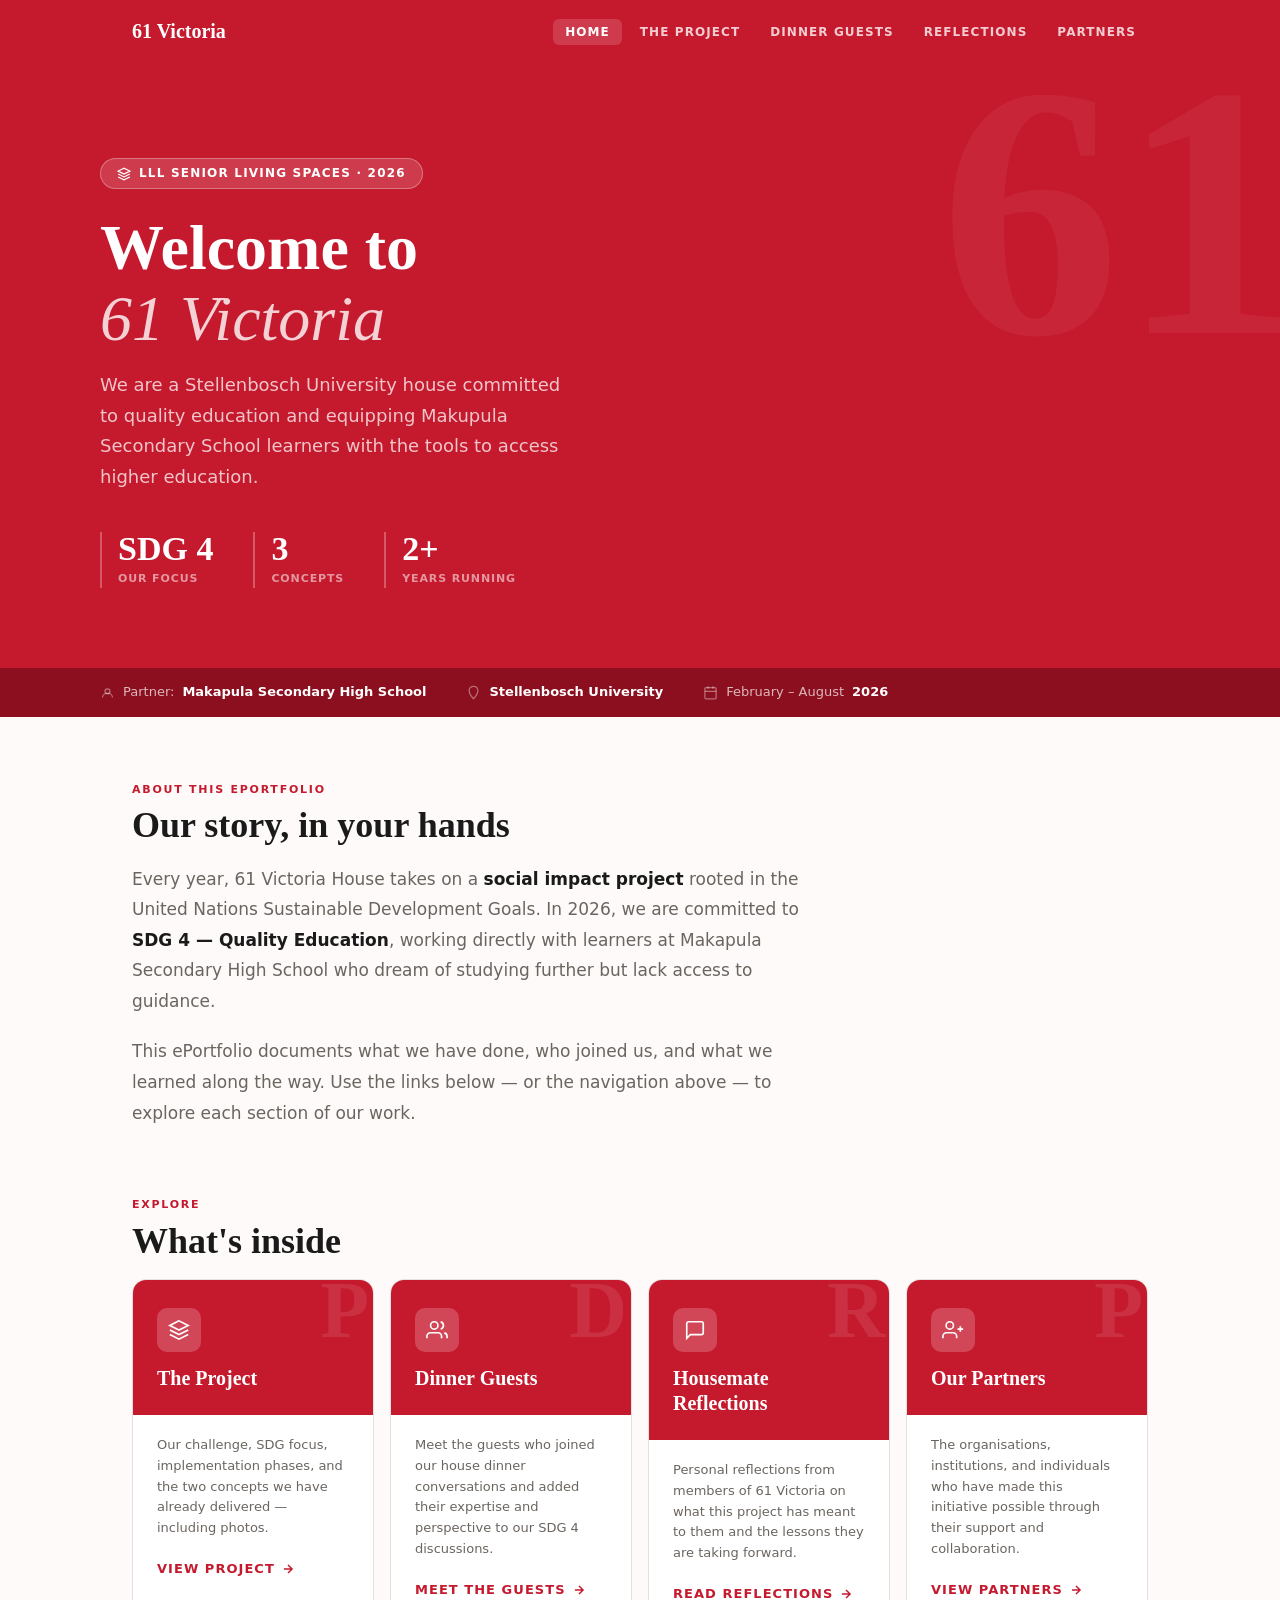
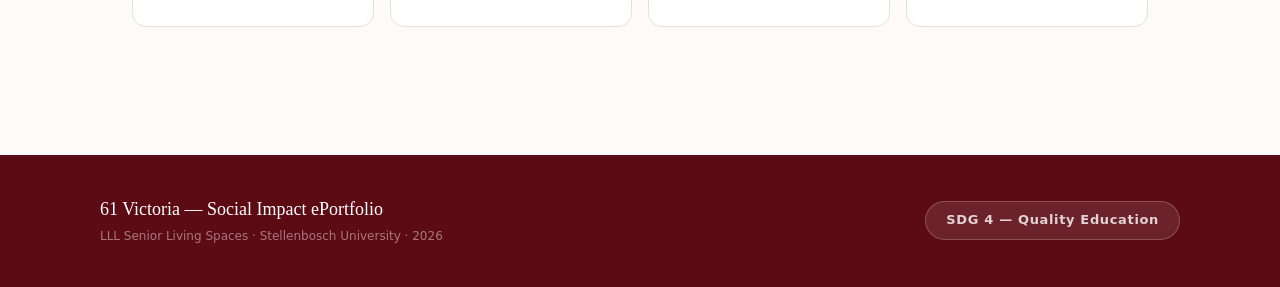
==== commit 9f0a1257: "Finally fixed the issue." ====
--- a/docs/index.html
+++ b/docs/index.html
@@ -27,7 +27,6 @@
 
 
 <script src="site_libs/quarto-nav/quarto-nav.js"></script>
-<script src="site_libs/quarto-nav/headroom.min.js"></script>
 <script src="site_libs/clipboard/clipboard.min.js"></script>
 <script src="site_libs/quarto-search/autocomplete.umd.js"></script>
 <script src="site_libs/quarto-search/fuse.min.js"></script>
@@ -44,11 +43,11 @@
 <link href="site_libs/bootstrap/bootstrap-icons.css" rel="stylesheet">
 <link href="site_libs/bootstrap/bootstrap-a0f9fd0d421825b736dc1bbcbcba2219.min.css" rel="stylesheet" append-hash="true" id="quarto-bootstrap" data-mode="light">
 <script id="quarto-search-options" type="application/json">{
-  "location": "navbar",
+  "location": "sidebar",
   "copy-button": false,
   "collapse-after": 3,
-  "panel-placement": "end",
-  "type": "overlay",
+  "panel-placement": "start",
+  "type": "textbox",
   "limit": 50,
   "keyboard-shortcut": [
     "f",
@@ -75,52 +74,11 @@
 <link rel="stylesheet" href="styles.css">
 </head>
 
-<body class="nav-fixed fullcontent quarto-light">
+<body class="fullcontent quarto-light">
 
 <div id="quarto-search-results"></div>
-  <header id="quarto-header" class="headroom fixed-top">
-    <nav class="navbar navbar-expand-lg " data-bs-theme="dark">
-      <div class="navbar-container container-fluid">
-      <div class="navbar-brand-container mx-auto">
-    <a class="navbar-brand" href="./index.html">
-    <span class="navbar-title">61 Victoria Website</span>
-    </a>
-  </div>
-            <div id="quarto-search" class="" title="Search"></div>
-          <button class="navbar-toggler" type="button" data-bs-toggle="collapse" data-bs-target="#navbarCollapse" aria-controls="navbarCollapse" role="menu" aria-expanded="false" aria-label="Toggle navigation" onclick="if (window.quartoToggleHeadroom) { window.quartoToggleHeadroom(); }">
-  <span class="navbar-toggler-icon"></span>
-</button>
-          <div class="collapse navbar-collapse" id="navbarCollapse">
-            <ul class="navbar-nav navbar-nav-scroll me-auto">
-  <li class="nav-item">
-    <a class="nav-link active" href="./index.html" aria-current="page"> 
-<span class="menu-text">Home</span></a>
-  </li>  
-  <li class="nav-item">
-    <a class="nav-link" href="./project.qmd"> 
-<span class="menu-text">The Project</span></a>
-  </li>  
-  <li class="nav-item">
-    <a class="nav-link" href="./dinner.qmd"> 
-<span class="menu-text">Dinner Guests</span></a>
-  </li>  
-  <li class="nav-item">
-    <a class="nav-link" href="./reflections.qmd"> 
-<span class="menu-text">Reflections</span></a>
-  </li>  
-  <li class="nav-item">
-    <a class="nav-link" href="./partners.qmd"> 
-<span class="menu-text">Partners</span></a>
-  </li>  
-</ul>
-          </div> <!-- /navcollapse -->
-            <div class="quarto-navbar-tools">
-</div>
-      </div> <!-- /container-fluid -->
-    </nav>
-</header>
 <!-- content -->
-<div id="quarto-content" class="quarto-container page-columns page-rows-contents page-layout-article page-navbar">
+<div id="quarto-content" class="quarto-container page-columns page-rows-contents page-layout-article">
 <!-- sidebar -->
 <!-- margin-sidebar -->
     
@@ -129,8 +87,6 @@
 
 
 
-
-<p><link rel="preconnect" href="https://fonts.googleapis.com"> <link rel="stylesheet" href="https://fonts.googleapis.com/css2?family=Playfair+Display:ital,wght@0,400;0,700;1,400&amp;family=Source+Sans+3:wght@300;400;600;700&amp;display=swap"></p>
 
 <!-- ══════════════════════════════════════════════════════
      NAVIGATION
@@ -175,7 +131,7 @@
       <h1>Welcome to<br><em>61 Victoria</em></h1>
       <p class="home-hero-sub">
         We are a Stellenbosch University house committed to quality education
-        and equipping Makapula Secondary High School learners with the tools
+        and equipping Makupula Secondary School learners with the tools
         to access higher education.
       </p>
       <div class="home-stats">
@@ -847,10 +803,10 @@
 <!-- ══════════════════════════════════════════════════════
      JAVASCRIPT — Page routing
 ══════════════════════════════════════════════════════ -->
-
+<script>
   function goTo(pageId) {
-    document.querySelectorAll('.page').forEach(p =&gt; p.classList.remove('active'));
-    document.querySelectorAll('.nav-links button').forEach(b =&gt; b.classList.remove('active-nav'));
+    document.querySelectorAll('.page').forEach(p => p.classList.remove('active'));
+    document.querySelectorAll('.nav-links button').forEach(b => b.classList.remove('active-nav'));
     document.getElementById('page-' + pageId).classList.add('active');
     var navBtn = document.getElementById('nav-' + pageId);
     if (navBtn) navBtn.classList.add('active-nav');
@@ -862,38 +818,12 @@
   }
 
   goTo('home');
+</script>
 
 
 
 
 </main> <!-- /main -->
-  function goTo(pageId) {
-
-    document.querySelectorAll('.page').forEach(p =&gt; p.classList.remove('active'));
-
-    document.querySelectorAll('.nav-links button').forEach(b =&gt; b.classList.remove('active-nav'));
-
-    document.getElementById('page-' + pageId).classList.add('active');
-
-    var navBtn = document.getElementById('nav-' + pageId);
-
-    if (navBtn) navBtn.classList.add('active-nav');
-
-    window.scrollTo({ top: 0, behavior: 'smooth' });
-
-  }
-
-
-
-  function toggleMenu() {
-
-    document.getElementById('mobile-menu').classList.toggle('open');
-
-  }
-
-
-
-  goTo('home');
 <script id="quarto-html-after-body" type="application/javascript">
   window.document.addEventListener("DOMContentLoaded", function (event) {
     const icon = "";
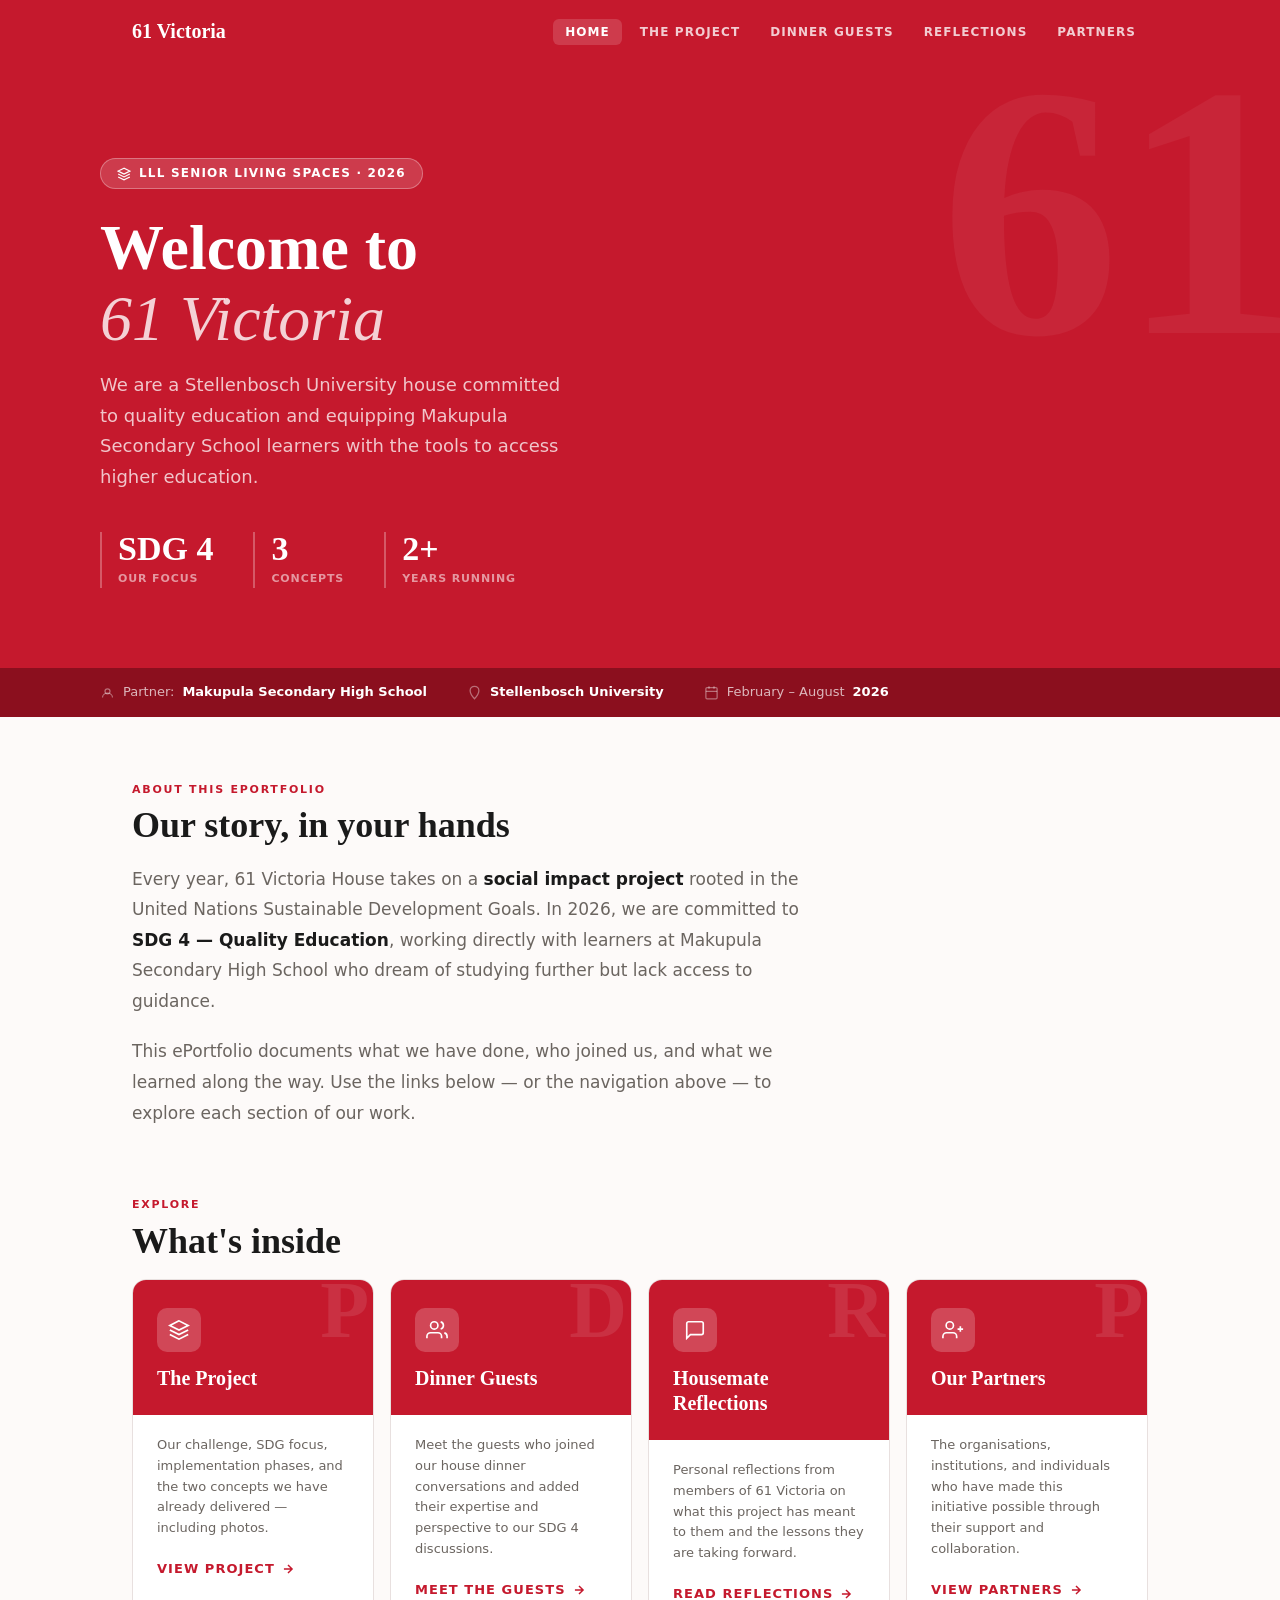
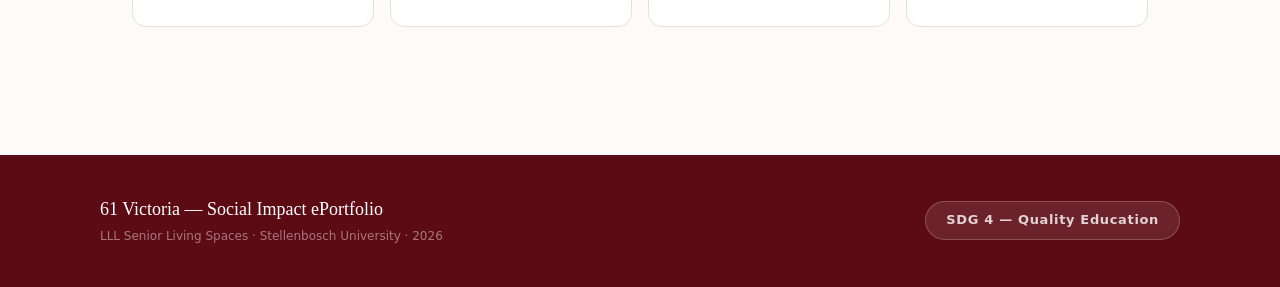
==== commit e28501b7: "Open day pictures full." ====
--- a/docs/index.html
+++ b/docs/index.html
@@ -147,7 +147,7 @@
     <div class="home-ribbon-inner">
       <div class="ribbon-item">
         <svg viewbox="0 0 24 24" aria-hidden="true"><circle cx="12" cy="10" r="4"></circle><path d="M4 20c0-4 3.58-7 8-7s8 3 8 7"></path></svg>
-        Partner: <strong>Makapula Secondary High School</strong>
+        Partner: <strong>Makupula Secondary High School</strong>
       </div>
       <div class="ribbon-item">
         <svg viewbox="0 0 24 24" aria-hidden="true"><path d="M12 2C8 2 5 5.13 5 9c0 5.25 7 13 7 13s7-7.75 7-13c0-3.87-3.13-7-7-7z"></path></svg>
@@ -169,7 +169,7 @@
         <p>
           Every year, 61 Victoria House takes on a <strong>social impact project</strong> rooted in
           the United Nations Sustainable Development Goals. In 2026, we are committed to
-          <strong>SDG 4 — Quality Education</strong>, working directly with learners at Makapula
+          <strong>SDG 4 — Quality Education</strong>, working directly with learners at Makupula
           Secondary High School who dream of studying further but lack access to guidance.
         </p>
         <p>
@@ -299,7 +299,7 @@
                                                                                       <div class="profile-grid">
                                                                                         <div class="profile-cell"><div class="pc-label">House</div><div class="pc-val">61 Victoria</div></div>
                                                                                           <div class="profile-cell"><div class="pc-label">Cluster</div><div class="pc-val">Senior Living Spaces – LLL Houses</div></div>
-                                                                                            <div class="profile-cell"><div class="pc-label">Community partner</div><div class="pc-val">Makapula Secondary High School</div></div>
+                                                                                            <div class="profile-cell"><div class="pc-label">Community partner</div><div class="pc-val">Makupula Secondary High School</div></div>
                                                                                               <div class="profile-cell"><div class="pc-label">Project status</div><div class="pc-val">Continuing since 2024/25</div></div>
                                                                                                 <div class="profile-cell"><div class="pc-label">Focus area</div><div class="pc-val">University readiness &amp; mentorship</div></div>
                                                                                                   <div class="profile-cell"><div class="pc-label">Social impact leader</div><div class="pc-val">61 Victoria House</div></div>
@@ -316,7 +316,7 @@
                                                                                                               </div>
                                                                                                               </div>
                                                                                                               <p class="sec-lead">
-                                                                                                                Many learners at Makapula Secondary lack structured guidance on university applications,
+                                                                                                                Many learners at Makupula Secondary lack structured guidance on university applications,
                                                                                                               available opportunities, and academic expectations for tertiary study. 61 Victoria bridges
                                                                                                               this gap by drawing on our lived experience to mentor top-performing students and equip
                                                                                                               them with the skills and confidence to pursue higher education.
@@ -368,21 +368,21 @@
               <h3 class="anchored">Stellenbosch University Open Day</h3>
             </div>
             <div class="card-body">
-              <p>We took top-performing Makapula learners on a guided visit to Stellenbosch University, exposing them to diverse faculties, campus life, and career paths. The experience made tertiary study feel tangible and within reach for every learner who attended.</p>
-              <!-- REPLACE WITH PHOTOS:
-                   Option A (grid): <div class="photo-grid">
-                     <img src="photo1.jpg" alt="Learners at SU Open Day">
-                     <img src="photo2.jpg" alt="Campus tour">
+              <p>We took top-performing Makupula learners on a guided visit to Stellenbosch University, exposing them to diverse faculties, campus life, and career paths. The experience made tertiary study feel tangible and within reach for every learner who attended.</p>
+             <div class="photo-grid">
+                        <img src="images/IMG-20260515-WA0181.jpg" alt="Learners at SU Open Day 1" onclick="openLightbox(this.src)">
+                        <img src="images/IMG-20260515-WA0161.jpg" alt="Learners at SU Open Day 2" onclick="openLightbox(this.src)">
+                        <img src="images/IMG-20260515-WA0163.jpg" alt="Campus tour" onclick="openLightbox(this.src)">
+                        <img src="images/IMG-20260515-WA0164.jpg" alt="Faculty visit" onclick="openLightbox(this.src)">
+                        <img src="images/IMG-20260515-WA0169.jpg" alt="Group discussion" onclick="openLightbox(this.src)">
+                        <img src="images/IMG-20260515-WA0170.jpg" alt="Learners exploring campus" onclick="openLightbox(this.src)">
+                        <img src="images/IMG-20260515-WA0173.jpg" alt="Mentor session" onclick="openLightbox(this.src)">
+                        <img src="images/IMG-20260515-WA0174.jpg" alt="Group photo at SU" onclick="openLightbox(this.src)">
                    </div>
-                   Option B (single): <div class="photo-single"><img src="photo.jpg" alt="SU Open Day"></div>
-              -->
-              <div class="photo-slot">
-                <svg class="photo-slot-icon" viewbox="0 0 24 24" aria-hidden="true"><rect x="3" y="3" width="18" height="18" rx="2"></rect><circle cx="8.5" cy="8.5" r="1.5"></circle><path d="M21 15l-5-5L5 21"></path></svg>
-                <strong>Add your Concept 1 photos here</strong>
-                <span>Replace this block with &lt;img&gt; tags pointing to your photos</span>
-              </div>
-            </div>
-          </article>
+                  
+       
+          
+          </div></article>
 
           <!-- Concept 2 -->
           <article class="card">
@@ -404,7 +404,9 @@
               </div>
             </div>
           </article>
-
+<div id="lightbox" class="lightbox" onclick="closeLightbox()">
+  <img id="lightbox-img" src="">
+</div>
         </div>
 
       </div>
@@ -573,7 +575,7 @@
   <p class="sec-lead">
   Each member of 61 Victoria came to this project with a different background and
 perspective. These are our honest reflections on what it meant to work alongside
-the learners of Makapula Secondary High School.
+the learners of Makupula Secondary High School.
 </p>
   
   <!-- ═══════════════════════════════════════════════════════
@@ -730,7 +732,7 @@
               <div class="partner-ico">
                 <svg viewbox="0 0 24 24" aria-hidden="true"><path d="M3 21h18M3 10h18M12 3L3 10h18L12 3z"></path><rect x="8" y="14" width="3" height="7"></rect><rect x="13" y="14" width="3" height="7"></rect></svg>
               </div>
-              <h4 class="anchored">Makapula Secondary High School</h4>
+              <h4 class="anchored">Makupula Secondary High School</h4>
             </div>
             <p>Our primary community partner. School leadership, teachers, and selected top-performing learners are central to every concept we deliver. Their openness and enthusiasm have made this project what it is.</p>
           </div>
@@ -774,7 +776,7 @@
   <div class="sec-title">Partner logos</div>
   <!-- REPLACE WITH ACTUAL PARTNER LOGOS:
   <div style="display:flex;flex-wrap:wrap;gap:24px;align-items:center;padding:2rem 0;">
-  <img src="makapula-logo.png" alt="Makapula Secondary High School" style="height:60px;width:auto;">
+  <img src="Makupula-logo.png" alt="Makupula Secondary High School" style="height:60px;width:auto;">
   <img src="su-logo.png" alt="Stellenbosch University" style="height:60px;width:auto;">
   </div>
   -->
--- a/docs/styles.css
+++ b/docs/styles.css
@@ -516,6 +516,26 @@
 }
 .nav-card-cta svg { width: 14px; height: 14px; fill: none; stroke: var(--red); stroke-width: 2.5; }
 
+.lightbox {
+  display: none;
+  position: fixed;
+  top: 0;
+  left: 0;
+  width: 100%;
+  height: 100%;
+  background: rgba(0,0,0,0.85);
+  justify-content: center;
+  align-items: center;
+  z-index: 9999;
+}
+
+.lightbox img {
+  max-width: 90%;
+  max-height: 90%;
+  border-radius: 10px;
+  cursor: zoom-out;
+}
+
 /* ── Responsive ──────────────────────────────────────── */
 @media (max-width: 640px) {
   .grid-2, .grid-3, .grid-4 { grid-template-columns: 1fr; }
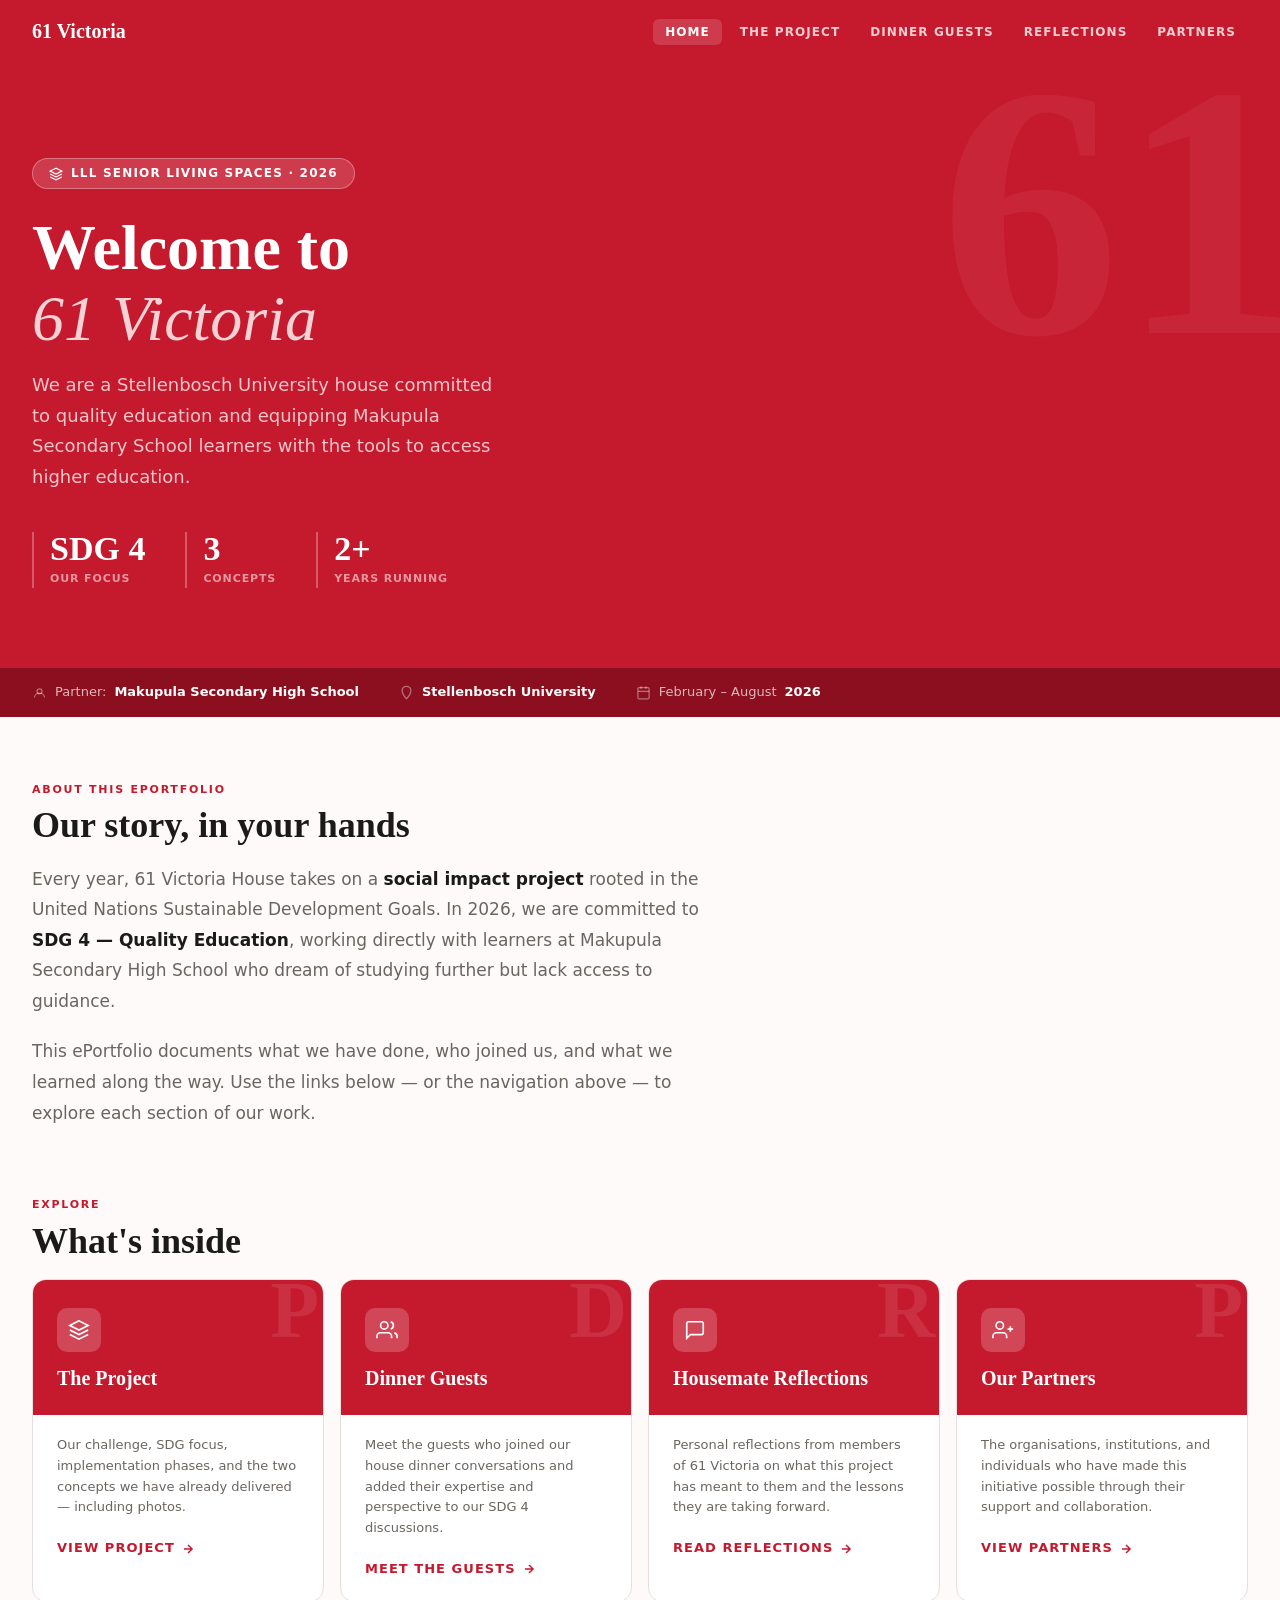
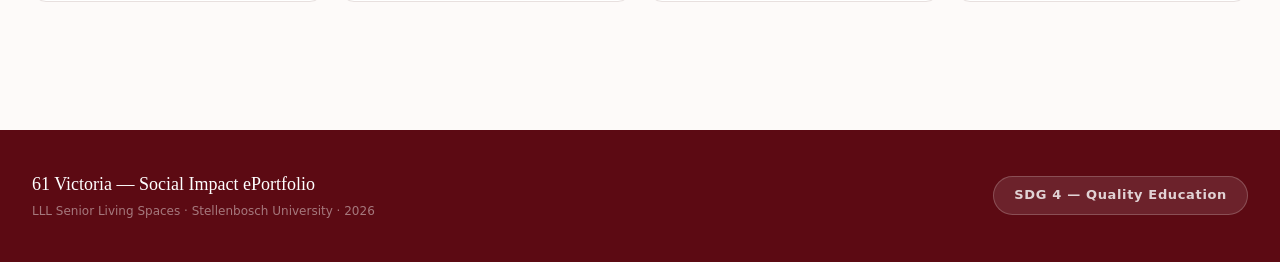
==== commit 6a30b22f: "progress in uploading." ====
--- a/docs/index.html
+++ b/docs/index.html
@@ -74,16 +74,16 @@
 <link rel="stylesheet" href="styles.css">
 </head>
 
-<body class="fullcontent quarto-light">
+<body class="quarto-light">
 
 <div id="quarto-search-results"></div>
 <!-- content -->
-<div id="quarto-content" class="quarto-container page-columns page-rows-contents page-layout-article">
+<div id="quarto-content" class="quarto-container page-columns page-rows-contents page-layout-full">
 <!-- sidebar -->
 <!-- margin-sidebar -->
     
 <!-- main -->
-<main class="content" id="quarto-document-content"><header id="title-block-header" class="quarto-title-block"></header>
+<main class="content column-page" id="quarto-document-content"><header id="title-block-header" class="quarto-title-block"></header>
 
 
 
@@ -116,7 +116,7 @@
 
 
 <!-- ══════════════════════════════════════════════════════
-     PAGE: HOME (WELCOME)
+    ## PAGE: HOME (WELCOME)
 ══════════════════════════════════════════════════════ -->
 <div id="page-home" class="page active">
 
@@ -380,7 +380,7 @@
                         <img src="images/IMG-20260515-WA0174.jpg" alt="Group photo at SU" onclick="openLightbox(this.src)">
                    </div>
                   
-       
+
           
           </div></article>
 
@@ -396,20 +396,25 @@
             </div>
             <div class="card-body">
               <p>We guided learners through the SU application process, covering degree requirements, NSFAS and bursary applications, and residency options — giving students a concrete roadmap and the confidence to apply.</p>
-              <!-- REPLACE WITH PHOTOS (same pattern as above) -->
-              <div class="photo-slot">
-                <svg class="photo-slot-icon" viewbox="0 0 24 24" aria-hidden="true"><rect x="3" y="3" width="18" height="18" rx="2"></rect><circle cx="8.5" cy="8.5" r="1.5"></circle><path d="M21 15l-5-5L5 21"></path></svg>
-                <strong>Add your Concept 2 photos here</strong>
-                <span>Replace this block with &lt;img&gt; tags pointing to your photos</span>
+            
+           <div class="photo-grid">
+                        <img src="images/Session-2/IMG-20260515-WA0085.jpg" alt="Learners at SU Open Day 1" onclick="openLightbox(this.src)">
+                        <img src="images/Session-2/IMG-20260515-WA0103.jpg" alt="Learners at SU Open Day 2" onclick="openLightbox(this.src)">
+                        <img src="images/Session-2/IMG-20260515-WA0110.jpg" alt="Campus tour" onclick="openLightbox(this.src)">
+                        <img src="images/Session-2/IMG-20260515-WA0119.jpg" alt="Faculty visit" onclick="openLightbox(this.src)">
+                        <img src="images/Session-2/IMG-20260515-WA0132.jpg" alt="Group discussion" onclick="openLightbox(this.src)">
+                        <img src="images/Session-2/IMG-20260515-WA0142.jpg" alt="Learners exploring campus" onclick="openLightbox(this.src)">
+                        <img src="images/Session-2/IMG-20260515-WA0144.jpg" alt="Mentor session" onclick="openLightbox(this.src)">
+                        <img src="images/Session-2/IMG-20260515-WA0154.jpg" alt="Group photo at SU" onclick="openLightbox(this.src)">
+                   </div>
+              
               </div>
-            </div>
-          </article>
-<div id="lightbox" class="lightbox" onclick="closeLightbox()">
-  <img id="lightbox-img" src="">
-</div>
+            </article></div>
+          
+
         </div>
 
-      </div>
+    
     </section>
   </main>
 
@@ -468,77 +473,37 @@
   
   <!-- Guest 1 — replace all placeholder text -->
   <div class="guest-card">
-  <div class="guest-avatar">AB</div><!-- Replace with initials -->
+  <div class="guest-avatar">FS</div><!-- Replace with initials -->
   <div class="guest-info">
-  <h4 class="anchored">Guest Name Here</h4><!-- Replace -->
-  <div class="guest-role">Title / Organisation</div><!-- Replace -->
-  <p>Add a short bio for this guest — their background, expertise, and why they were invited to the dinner conversation. Two to three sentences works well.</p><!-- Replace -->
+  <h4 class="anchored">Fatima Shabodien</h4><!-- Replace -->
+  <div class="guest-role">Independent Development Consultant</div><!-- Replace -->
+  <p>Fatima Shabodien is a South African feminist activist and academic whose work focuses on gender justice, social inequality, and the lasting impacts of apartheid. She began her activism during the late apartheid period and has since played an important role in advancing intersectional feminist thought in South Africa. Her work highlights how race, class, and gender intersect, particularly in shaping the experiences of Black women in the post-apartheid era.</p><!-- Replace -->
   <div class="guest-quote">
-  "Add a memorable quote or insight this guest shared during the dinner conversation."
+  "Move beyond perfomartive activism and engage in conversations that will promote justice and equality within our communities."
 </div><!-- Replace or delete this block if no quote -->
   </div>
   </div>
   
-  <!-- Guest 2 — replace all placeholder text -->
-  <div class="guest-card">
-  <div class="guest-avatar">CD</div><!-- Replace -->
-  <div class="guest-info">
-  <h4 class="anchored">Guest Name Here</h4><!-- Replace -->
-  <div class="guest-role">Title / Organisation</div><!-- Replace -->
-  <p>Add a short bio for this guest — their background, expertise, and why they were invited to the dinner conversation. Two to three sentences works well.</p><!-- Replace -->
-  <div class="guest-quote">
-  "Add a memorable quote or insight this guest shared during the dinner conversation."
-</div><!-- Replace or delete -->
-  </div>
-  </div>
-  
-  <!-- Guest 3 — replace all placeholder text -->
-  <div class="guest-card">
-  <div class="guest-avatar">EF</div><!-- Replace -->
-  <div class="guest-info">
-  <h4 class="anchored">Guest Name Here</h4><!-- Replace -->
-  <div class="guest-role">Title / Organisation</div><!-- Replace -->
-  <p>Add a short bio for this guest — their background, expertise, and why they were invited to the dinner conversation. Two to three sentences works well.</p><!-- Replace -->
-  <div class="guest-quote">
-  "Add a memorable quote or insight this guest shared during the dinner conversation."
-</div><!-- Replace or delete -->
-  </div>
-  </div>
-  
-  <!-- Guest 4 — replace all placeholder text -->
-  <div class="guest-card">
-  <div class="guest-avatar">GH</div><!-- Replace -->
-  <div class="guest-info">
-  <h4 class="anchored">Guest Name Here</h4><!-- Replace -->
-  <div class="guest-role">Title / Organisation</div><!-- Replace -->
-  <p>Add a short bio for this guest — their background, expertise, and why they were invited to the dinner conversation. Two to three sentences works well.</p><!-- Replace -->
-  <div class="guest-quote">
-  "Add a memorable quote or insight this guest shared during the dinner conversation."
-</div><!-- Replace or delete -->
-  </div>
-  </div>
-  
-  </div>
+ 
   
   <!-- Dinner photo slot -->
   <div class="sec-label">Dinner photos</div>
   <div class="sec-title">The evening in pictures</div>
-  <!-- REPLACE WITH YOUR DINNER PHOTOS:
+ 
   <div class="photo-grid">
-  <img src="dinner1.jpg" alt="Dinner conversation">
-  <img src="dinner2.jpg" alt="Guests at the table">
-  <img src="dinner3.jpg" alt="Discussion in progress">
-  <img src="dinner4.jpg" alt="Group photo">
-  </div>
-  -->
+  <img src="images/Dinners/fatima1.jpg" alt="Dinner conversation" onclick="openLightbox(this.src)">
+  <img src="images/Dinners/fatima2.jpg" alt="Guests at the table" onclick="openLightbox(this.src)">
+
+  </div>
+ 
   <div class="photo-slot">
   <svg class="photo-slot-icon" viewbox="0 0 24 24" aria-hidden="true"><rect x="3" y="3" width="18" height="18" rx="2"></rect><circle cx="8.5" cy="8.5" r="1.5"></circle><path d="M21 15l-5-5L5 21"></path></svg>
-  <strong>Add your dinner evening photos here</strong>
-  <span>Replace this block with your photo grid or individual images</span>
-  </div>
-  
-  </div>
-  </section>
+  <strong>More to come</strong>
+  
+  </div>
+  
+  </div>
+  </div></section>
   </main>
   
   <footer class="site-footer">
@@ -590,14 +555,16 @@
   
   <div class="reflection-card">
   <blockquote class="blockquote">
-  "Seeing the learners walk around campus and start to imagine themselves there —
-              that was the moment the project felt real for me. Their excitement reminded me
-              of why we are here."
+  "The Makupula Secondary School project has been a meaningful and eye-opening experience. Through both the Stellenbosch University Open Day and our visit to Makupula Secondary School, I gained a deeper understanding of how important access to information, exposure, and guidance is for learners preparing for university.
+
+At the Open Day, I saw how powerful exposure can be. For many learners, it was their first time on a university campus, and it helped make higher education feel more real and attainable. I realised how unfamiliar and intimidating these spaces can feel, and how much confidence can grow simply through guided exposure and open conversations.
+
+At Makupula, I learned the value of patience and clear communication in mentorship. Many learners are capable but lack structured support around applications, funding, and study options. This experience showed me how important it is to create a space where learners feel supported and comfortable asking questions."
 </blockquote><!-- Replace with real reflection -->
   <div class="r-author">
-  <div class="avatar">AB</div><!-- Replace initials -->
+  <div class="avatar">SN</div><!-- Replace initials -->
   <div>
-  <div class="r-name">Housemate name here</div><!-- Replace -->
+  <div class="r-name">Sikhanyiso Nkosi</div><!-- Replace -->
   <div class="r-role">61 Victoria, 2026</div>
   </div>
   </div>
@@ -610,9 +577,9 @@
               to believe in them."
 </blockquote><!-- Replace -->
   <div class="r-author">
-  <div class="avatar">CD</div><!-- Replace -->
+  <div class="avatar">TK</div><!-- Replace -->
   <div>
-  <div class="r-name">Housemate name here</div><!-- Replace -->
+  <div class="r-name">Tshulani Khosa</div><!-- Replace -->
   <div class="r-role">61 Victoria, 2026</div>
   </div>
   </div>
@@ -625,9 +592,9 @@
               the workshops end."
 </blockquote><!-- Replace -->
   <div class="r-author">
-  <div class="avatar">EF</div><!-- Replace -->
+  <div class="avatar">IK</div><!-- Replace -->
   <div>
-  <div class="r-name">Housemate name here</div><!-- Replace -->
+  <div class="r-name">In-Aam Kafaar</div><!-- Replace -->
   <div class="r-role">61 Victoria, 2026</div>
   </div>
   </div>
@@ -640,9 +607,9 @@
               how I see my own journey."
 </blockquote><!-- Replace -->
   <div class="r-author">
-  <div class="avatar">GH</div><!-- Replace -->
+  <div class="avatar">WF</div><!-- Replace -->
   <div>
-  <div class="r-name">Housemate name here</div><!-- Replace -->
+  <div class="r-name">Wayde Francis</div><!-- Replace -->
   <div class="r-role">61 Victoria, 2026</div>
   </div>
   </div>
@@ -654,9 +621,9 @@
               to articulate what you know — and to reckon honestly with what you do not."
 </blockquote><!-- Replace -->
   <div class="r-author">
-  <div class="avatar">IJ</div><!-- Replace -->
+  <div class="avatar">LM</div><!-- Replace -->
   <div>
-  <div class="r-name">Housemate name here</div><!-- Replace -->
+  <div class="r-name">Lerato Mashedi</div><!-- Replace -->
   <div class="r-role">61 Victoria, 2026</div>
   </div>
   </div>
@@ -668,9 +635,9 @@
               for them — that is something I will carry with me long after this year is over."
 </blockquote><!-- Replace -->
   <div class="r-author">
-  <div class="avatar">KL</div><!-- Replace -->
+  <div class="avatar">OL</div><!-- Replace -->
   <div>
-  <div class="r-name">Housemate name here</div><!-- Replace -->
+  <div class="r-name">Ofentse Ledwaba</div><!-- Replace -->
   <div class="r-role">61 Victoria, 2026</div>
   </div>
   </div>
@@ -801,6 +768,10 @@
   </footer>
 </div><!-- /page-partners -->
 
+
+       <div id="lightbox" class="lightbox" onclick="closeLightbox()">
+  <img id="lightbox-img" src="">
+</div>
 
 <!-- ══════════════════════════════════════════════════════
      JAVASCRIPT — Page routing
@@ -821,7 +792,7 @@
 
   goTo('home');
 </script>
-
+<script src="assets/js/script.js"></script>
 
 
 
--- a/docs/styles.css
+++ b/docs/styles.css
@@ -40,7 +40,7 @@
   z-index: 200;
 }
 .nav-inner {
-  max-width: 1080px;
+  max-width: 100%;
   margin: 0 auto;
   padding: 0 2rem;
   height: 62px;
@@ -118,7 +118,7 @@
 }
 
 /* ── Shared layout helpers ───────────────────────────── */
-.wrap { max-width: 1080px; margin: 0 auto; padding: 0 2rem; }
+.wrap { max-width: 100%; margin: 0 auto; padding: 0 2rem; }
 .sec-label {
   font-size: 11px; font-weight: 700;
   letter-spacing: 0.16em; text-transform: uppercase;
@@ -152,7 +152,7 @@
   color: rgba(255,255,255,0.06);
   line-height: 1; pointer-events: none;
 }
-.page-hero-inner { max-width: 1080px; margin: 0 auto; position: relative; z-index: 1; }
+.page-hero-inner { max-width: 100%; margin: 0 auto; position: relative; z-index: 1; }
 .page-hero-eyebrow {
   display: inline-flex; align-items: center; gap: 6px;
   background: rgba(255,255,255,0.15);
@@ -372,7 +372,7 @@
   margin-top: 4rem;
 }
 .footer-inner {
-  max-width: 1080px; margin: 0 auto;
+  max-width: 100%; margin: 0 auto;
   display: flex; align-items: center;
   justify-content: space-between;
   flex-wrap: wrap; gap: 16px;
@@ -403,7 +403,7 @@
   color: rgba(255,255,255,0.05); line-height: 1;
   pointer-events: none; user-select: none;
 }
-.home-hero-inner { max-width: 1080px; margin: 0 auto; position: relative; z-index: 1; width: 100%; }
+.home-hero-inner { max-width: 100%; margin: 0 auto; position: relative; z-index: 1; width: 100%; }
 .home-eyebrow {
   display: inline-flex; align-items: center; gap: 8px;
   background: rgba(255,255,255,0.15);
@@ -445,7 +445,7 @@
   padding: 14px 2rem;
 }
 .home-ribbon-inner {
-  max-width: 1080px; margin: 0 auto;
+  max-width: 100%; margin: 0 auto;
   display: flex; gap: 2.5rem; flex-wrap: wrap; align-items: center;
 }
 .ribbon-item {
@@ -527,15 +527,21 @@
   justify-content: center;
   align-items: center;
   z-index: 9999;
+  padding: 20px;
+}
+.lightbox.open {
+  display: flex;
 }
 
 .lightbox img {
-  max-width: 90%;
-  max-height: 90%;
+  max-width: 85vw;
+  max-height: 85vh;
+  width: auto;
+  height: auto;
+  object-fit: contain;
   border-radius: 10px;
   cursor: zoom-out;
 }
-
 /* ── Responsive ──────────────────────────────────────── */
 @media (max-width: 640px) {
   .grid-2, .grid-3, .grid-4 { grid-template-columns: 1fr; }
@@ -544,4 +550,24 @@
   .home-hero-wm { font-size: 200px; }
   .guest-card { flex-direction: column; }
   .photo-grid { grid-template-columns: 1fr; }
-}+}
+/* ── Quarto overrides — full width ───────────────────── */
+body > .container,
+body > .container-fluid,
+#quarto-content,
+#quarto-document-content,
+.page-layout-full,
+main.content,
+div#quarto-margin-sidebar,
+.quarto-title-block {
+  max-width: 100% !important;
+  width: 100% !important;
+  padding: 0 !important;
+  margin: 0 !important;
+}
+
+/* Remove Quarto's default body padding */
+body {
+  padding: 0 !important;
+  margin: 0 !important;
+}
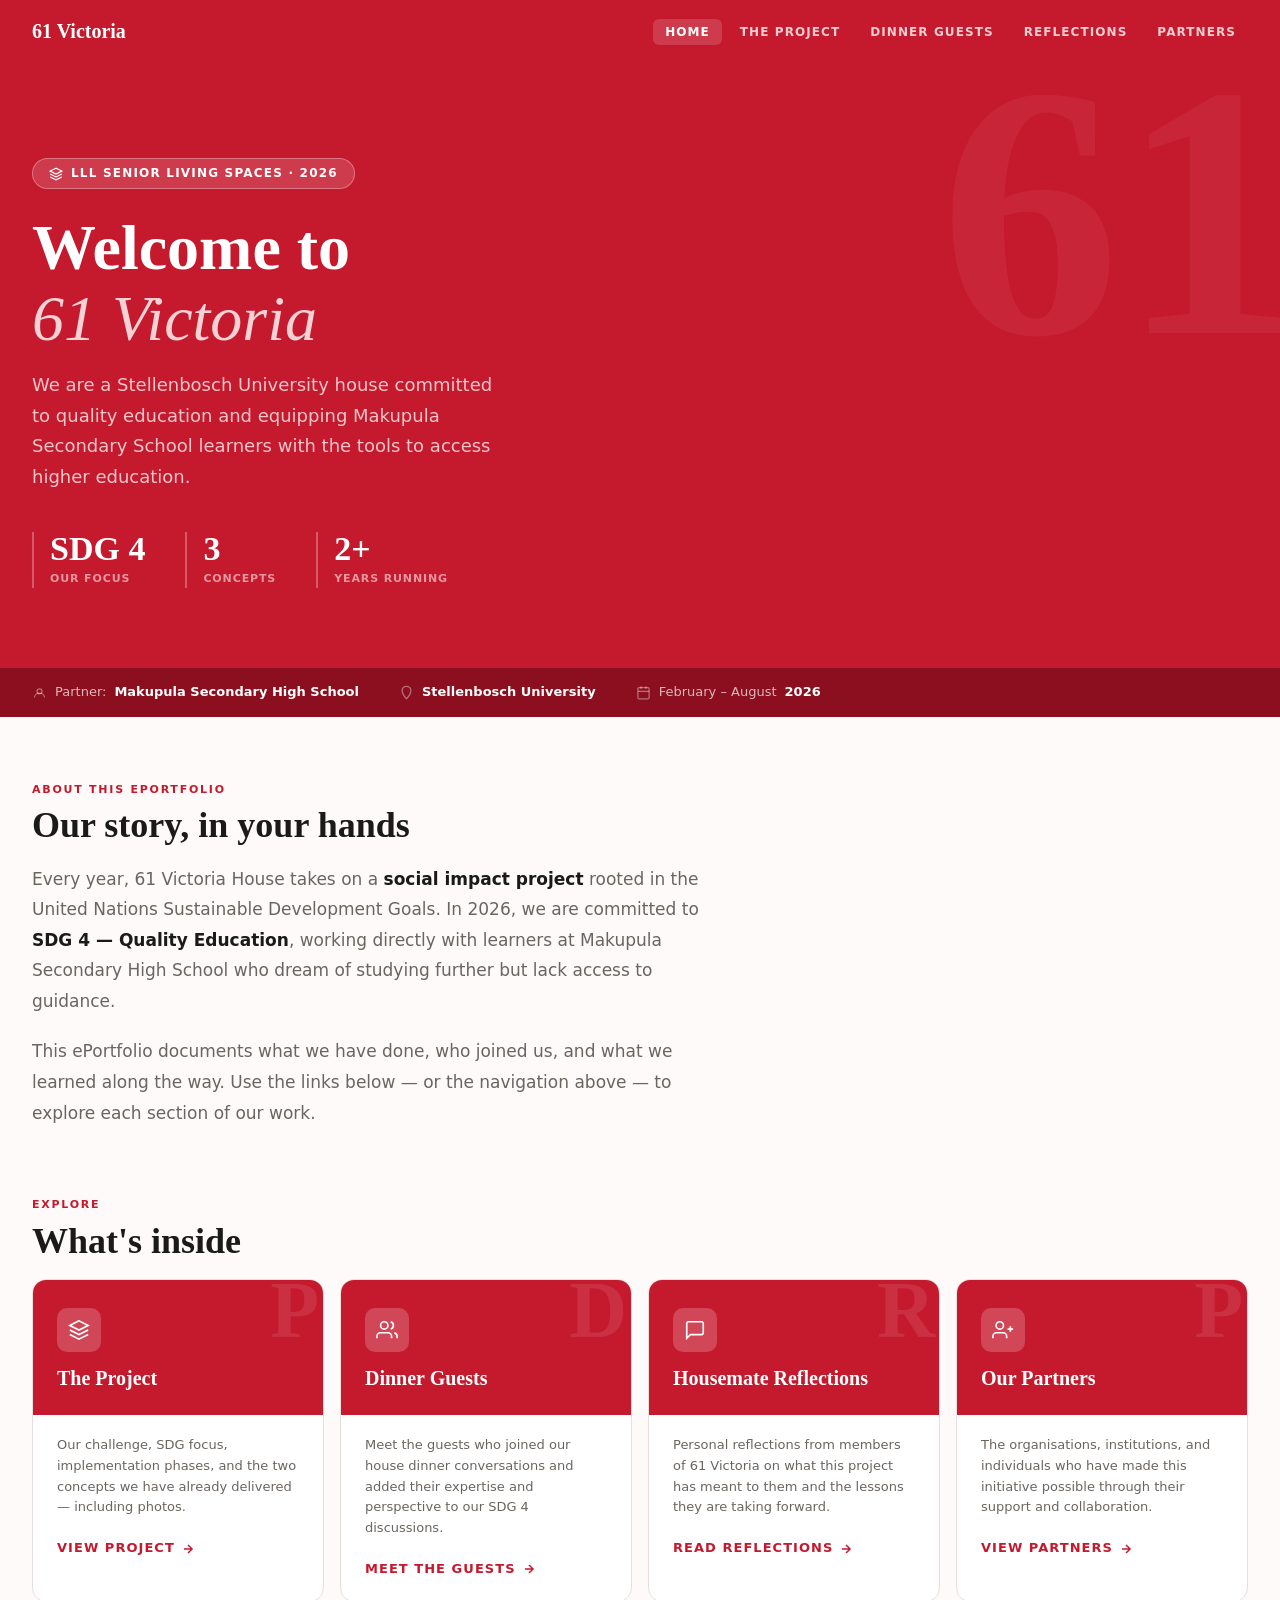
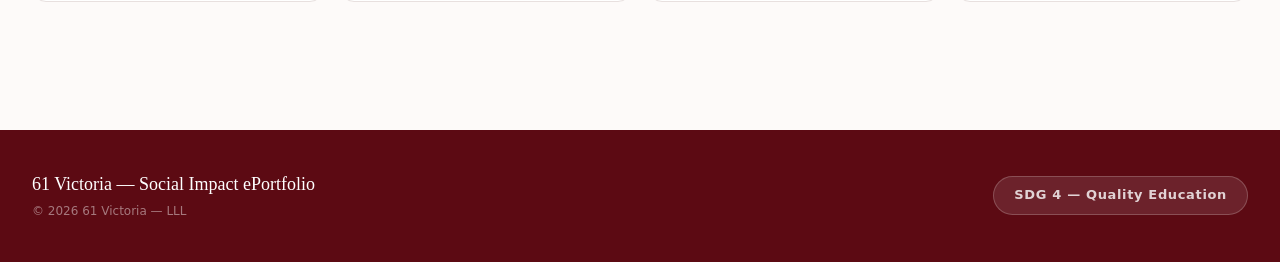
==== commit 848f3381: "Updated reflections" ====
--- a/docs/index.html
+++ b/docs/index.html
@@ -268,7 +268,7 @@
                                                               <div class="footer-inner">
                                                                 <div>
                                                                 <div class="footer-brand">61 Victoria — Social Impact ePortfolio</div>
-                                                                  <div class="footer-sub">LLL Senior Living Spaces · Stellenbosch University · 2026</div>
+                                                                  <div class="footer-sub">© 2026 61 Victoria — LLL</div>
                                                                     </div>
                                                                     <div class="footer-sdg">SDG 4 — Quality Education</div>
                                                                       </div>
@@ -338,7 +338,7 @@
                                                                                                                 <div class="ph-num">02</div>
                                                                                                                 <div class="ph-date">April – July 2026</div>
                                                                                                                 <h4 class="anchored">Implementation</h4>
-                                                                                                                <p>Rolling out all three solution concepts — the SU Open Day, the University Applications Session, and the CV &amp; Professional Identity Workshop.</p>
+                                                                                                                <p>Rolling out all three solution concepts—the SU open day, the university applications session, and the CV &amp; professional identity workshop.</p>
                                                                                                                 </div>
                                                                                                                 <div class="phase-card">
                                                                                                                 <div class="ph-num">03</div>
@@ -422,7 +422,7 @@
     <div class="footer-inner">
       <div>
         <div class="footer-brand">61 Victoria — The Project</div>
-        <div class="footer-sub">LLL Senior Living Spaces · Stellenbosch University · 2026</div>
+       <div class="footer-sub">© 2026 61 Victoria — LLL</div>
       </div>
       <div class="footer-sdg">SDG 4 — Quality Education</div>
     </div>
@@ -510,7 +510,7 @@
   <div class="footer-inner">
   <div>
   <div class="footer-brand">61 Victoria — Dinner Guests</div>
-  <div class="footer-sub">LLL Senior Living Spaces · Stellenbosch University · 2026</div>
+  <div class="footer-sub">© 2026 61 Victoria — LLL</div>
   </div>
   <div class="footer-sdg">SDG 4 — Quality Education</div>
   </div>
@@ -555,11 +555,7 @@
   
   <div class="reflection-card">
   <blockquote class="blockquote">
-  "The Makupula Secondary School project has been a meaningful and eye-opening experience. Through both the Stellenbosch University Open Day and our visit to Makupula Secondary School, I gained a deeper understanding of how important access to information, exposure, and guidance is for learners preparing for university.
-
-At the Open Day, I saw how powerful exposure can be. For many learners, it was their first time on a university campus, and it helped make higher education feel more real and attainable. I realised how unfamiliar and intimidating these spaces can feel, and how much confidence can grow simply through guided exposure and open conversations.
-
-At Makupula, I learned the value of patience and clear communication in mentorship. Many learners are capable but lack structured support around applications, funding, and study options. This experience showed me how important it is to create a space where learners feel supported and comfortable asking questions."
+  "The Makupula Secondary School project has been a meaningful and eye-opening experience, as through both the Stellenbosch University Open Day and our visit to Makupula Secondary School, I gained a deeper understanding of how important access to information, exposure, and guidance is for learners preparing for university. At the Open Day, I saw how powerful exposure can be, as for many learners it was their first time on a university campus, which helped make higher education feel more real and attainable, and I realised how unfamiliar and intimidating these spaces can feel, and how much confidence can grow simply through guided exposure and open conversations. At Makupula, I learned the value of patience and clear communication in mentorship, as many learners are capable but lack structured support around applications, funding, and study options, and this experience showed me how important it is to create a space where learners feel supported and comfortable asking questions."
 </blockquote><!-- Replace with real reflection -->
   <div class="r-author">
   <div class="avatar">SN</div><!-- Replace initials -->
@@ -572,9 +568,7 @@
   
   <div class="reflection-card">
   <blockquote class="blockquote">
-  "Explaining NSFAS and funding options reminded me how much we take for granted.
-              These learners are capable of anything — they just need the information and someone
-              to believe in them."
+  "Working on the Makupula Secondary School project has been an enriching experience that highlighted for me how uneven access to guidance and information can shape learners’ educational journeys. Being part of the SU Open Day allowed me to see how powerful it is for learners to step into a university setting, as it shifts higher education from something abstract into something tangible, while also revealing how uncertain many students feel when encountering such environments for the first time. Our follow-up visit to Makupula Secondary School further reinforced this, as engaging directly with learners showed me that many have strong aspirations but often lack clarity on the practical steps needed to pursue them, particularly around applications, funding, and available programmes. Overall, the project made me more aware of how meaningful consistent engagement and accessible guidance can be in helping learners better understand their options and feel more confident about their futures after matric."
 </blockquote><!-- Replace -->
   <div class="r-author">
   <div class="avatar">TK</div><!-- Replace -->
@@ -587,9 +581,7 @@
   
   <div class="reflection-card">
   <blockquote class="blockquote">
-  "This project is a reminder of why we are at Stellenbosch. We have a responsibility
-              to open doors for those who come after us. That responsibility does not stop when
-              the workshops end."
+  "Working with Makupula Secondary School and continuing the relationship established by previous LLL houses with the same SDG has shown the importance of sustainability of any project - but particularly those which contribute to the shaping of young minds and their access to fair and reliant mentorship. Our sessions thus far have shown how important it is to share resources and lived experience with the future of our country."
 </blockquote><!-- Replace -->
   <div class="r-author">
   <div class="avatar">IK</div><!-- Replace -->
@@ -602,9 +594,20 @@
   
   <div class="reflection-card">
   <blockquote class="blockquote">
-  "The dinner conversations challenged us to think deeply about what quality education
-              really means for learners who have never had a mentor in higher education. It changed
-              how I see my own journey."
+  "Reflecting on the first session during the Stellenbosch University Open Day, aside from the weather, I really enjoyed the experience, especially working with the Grade 12 learners, who were respectful and eager to engage, although both they and I were initially a bit nervous, which is understandable in a new environment. The second session, where we visited the school with my housemates, felt even more impactful, as many learners seemed more open to the idea of pursuing further education after Grade 12 and more comfortable discussing their future plans and possibilities. One of my biggest takeaways from this house project is how important exposure and access to information can be, especially since I also attended a public school with limited resources and often feel that an opportunity like this during my matric year would have helped me transition into university life more confidently by knowing what to expect. Even for those who may not choose the university route, it is important that they now know it is an available option, because sometimes opportunities feel limited simply due to lack of exposure, and learning about different paths can broaden horizons and help people imagine bigger futures. I was truly happy to be part of this project and grateful for the opportunity to contribute in a meaningful way"
+</blockquote><!-- Replace -->
+  <div class="r-author">
+  <div class="avatar">LM</div><!-- Replace -->
+  <div>
+  <div class="r-name">Lerato Mashedi</div><!-- Replace -->
+  <div class="r-role">61 Victoria, 2026</div>
+  </div>
+  </div>
+  </div>
+  
+  <div class="reflection-card">
+  <blockquote class="blockquote">
+ 
 </blockquote><!-- Replace -->
   <div class="r-author">
   <div class="avatar">WF</div><!-- Replace -->
@@ -615,24 +618,10 @@
   </div>
   </div>
   
+  
   <div class="reflection-card">
   <blockquote class="blockquote">
-  "I did not expect to learn as much as the students did. Mentoring others forces you
-              to articulate what you know — and to reckon honestly with what you do not."
-</blockquote><!-- Replace -->
-  <div class="r-author">
-  <div class="avatar">LM</div><!-- Replace -->
-  <div>
-  <div class="r-name">Lerato Mashedi</div><!-- Replace -->
-  <div class="r-role">61 Victoria, 2026</div>
-  </div>
-  </div>
-  </div>
-  
-  <div class="reflection-card">
-  <blockquote class="blockquote">
-  "Watching a learner's face change when they realise university is actually possible
-              for them — that is something I will carry with me long after this year is over."
+ 
 </blockquote><!-- Replace -->
   <div class="r-author">
   <div class="avatar">OL</div><!-- Replace -->
@@ -653,7 +642,7 @@
   <div class="footer-inner">
   <div>
   <div class="footer-brand">61 Victoria — Reflections</div>
-  <div class="footer-sub">LLL Senior Living Spaces · Stellenbosch University · 2026</div>
+ <div class="footer-sub">© 2026 61 Victoria — LLL</div>
   </div>
   <div class="footer-sdg">SDG 4 — Quality Education</div>
   </div>
@@ -709,9 +698,9 @@
               <div class="partner-ico">
                 <svg viewbox="0 0 24 24" aria-hidden="true"><path d="M12 3L2 9h20L12 3zM5 9v10M19 9v10M2 19h20"></path><circle cx="12" cy="14" r="2"></circle></svg>
               </div>
-              <h4 class="anchored">Stellenbosch University</h4>
+              <h4 class="anchored">Centre for the Advancement of Social Impact and Transformation (CASIT)</h4>
             </div>
-            <p>SU structures provide guidance, campus access, and institutional legitimacy for the university readiness journey our learners undertake. The Open Day would not have been possible without SU's welcome.</p>
+            <p>The Centre is mandated to advance, advocate, engage, advise, guide, develop, support, facilitate, activate, co-create, influence, enable, coordinate institutional engagements in terms of Social Impact and Transformation at Stellenbosch University.</p>
   </div>
   
   <div class="partner-card">
@@ -719,7 +708,7 @@
   <div class="partner-ico">
   <svg viewbox="0 0 24 24" aria-hidden="true"><path d="M3 9l9-7 9 7v11a2 2 0 01-2 2H5a2 2 0 01-2-2V9z"></path><path d="M9 22V12h6v10"></path></svg>
   </div>
-  <h4 class="anchored">LLL — Senior Living Spaces</h4>
+  <h4 class="anchored">Listen Live and Learn </h4>
   </div>
   <p>The broader LLL cluster provides oversight, institutional continuity, and a community of practice that ensures the programme outlives any single house cohort and continues to grow year on year.</p>
   </div>
@@ -727,11 +716,11 @@
   <div class="partner-card">
   <div class="partner-icon-row">
   <div class="partner-ico">
-  <svg viewbox="0 0 24 24" aria-hidden="true"><rect x="1" y="3" width="15" height="13" rx="2"></rect><path d="M16 8h4l3 3v5h-7V8z"></path><circle cx="5.5" cy="18.5" r="2.5"></circle><circle cx="18.5" cy="18.5" r="2.5"></circle></svg>
-  </div>
-  <h4 class="anchored">Transport &amp; logistics providers</h4>
-  </div>
-  <p>Local vehicle hire services support learner transport for off-campus events including the SU Open Day and scheduled workshop sessions, removing a key barrier to participation for learners.</p>
+  <svg viewbox="0 0 24 24" aria-hidden="true"><path d="M3 9l9-7 9 7v11a2 2 0 01-2 2H5a2 2 0 01-2-2V9z"></path><path d="M9 22V12h6v10"></path></svg>
+  </div>
+  <h4 class="anchored">The Unidreams Foundation</h4>
+  </div>
+  <p>Unidreams Foundation is a youth-led nonprofit organization committed to bridging the gap between ambition and access for students from underserved communities. Founded on the belief that every dream is valid and achievable, we empower young people by providing mentorship, university application support, and resources to help them unlock their full academic and personal potential.</p>
   </div>
   
   <!-- ADD MORE PARTNERS HERE — copy and paste a .partner-card block above -->
@@ -739,29 +728,24 @@
   </div>
   
   <!-- Partner logos section -->
-  <div class="sec-label">Logo wall</div>
-  <div class="sec-title">Partner logos</div>
-  <!-- REPLACE WITH ACTUAL PARTNER LOGOS:
+ 
+  <div class="sec-title">Partnerships</div>
+  
   <div style="display:flex;flex-wrap:wrap;gap:24px;align-items:center;padding:2rem 0;">
-  <img src="Makupula-logo.png" alt="Makupula Secondary High School" style="height:60px;width:auto;">
-  <img src="su-logo.png" alt="Stellenbosch University" style="height:60px;width:auto;">
-  </div>
-  -->
-  <div class="photo-slot">
-  <svg class="photo-slot-icon" viewbox="0 0 24 24" aria-hidden="true"><rect x="3" y="5" width="18" height="14" rx="2"></rect><path d="M3 10h18"></path></svg>
-  <strong>Add partner logos here</strong>
-  <span>Replace with &lt;img&gt; tags for each partner's logo</span>
-        </div>
-
-      </div>
-    </section>
+  <img src="images/Partners/Makupula.PNG" alt="Makupula Secondary High School" style="height:60px;width:auto;" onclick="openLightbox(this.src)">
+  <img src="images/Partners/Casit.JPG" alt="CASIT" style="height:60px;width:auto;" onclick="openLightbox(this.src)">
+   <img src="images/Partners/LLL.jpg" alt="LLL" style="height:60px;width:auto;" onclick="openLightbox(this.src)">
+    <img src="images/Partners/Unidream.jpg" alt="The Unidreams Foundation" style="height:60px;width:auto;" onclick="openLightbox(this.src)">
+  </div>
+
+    </div></section>
   </main>
 
   <footer class="site-footer">
     <div class="footer-inner">
       <div>
         <div class="footer-brand">61 Victoria — Our Partners</div>
-        <div class="footer-sub">LLL Senior Living Spaces · Stellenbosch University · 2026</div>
+       <div class="footer-sub">© 2026 61 Victoria — LLL</div>
       </div>
       <div class="footer-sdg">SDG 4 — Quality Education</div>
     </div>
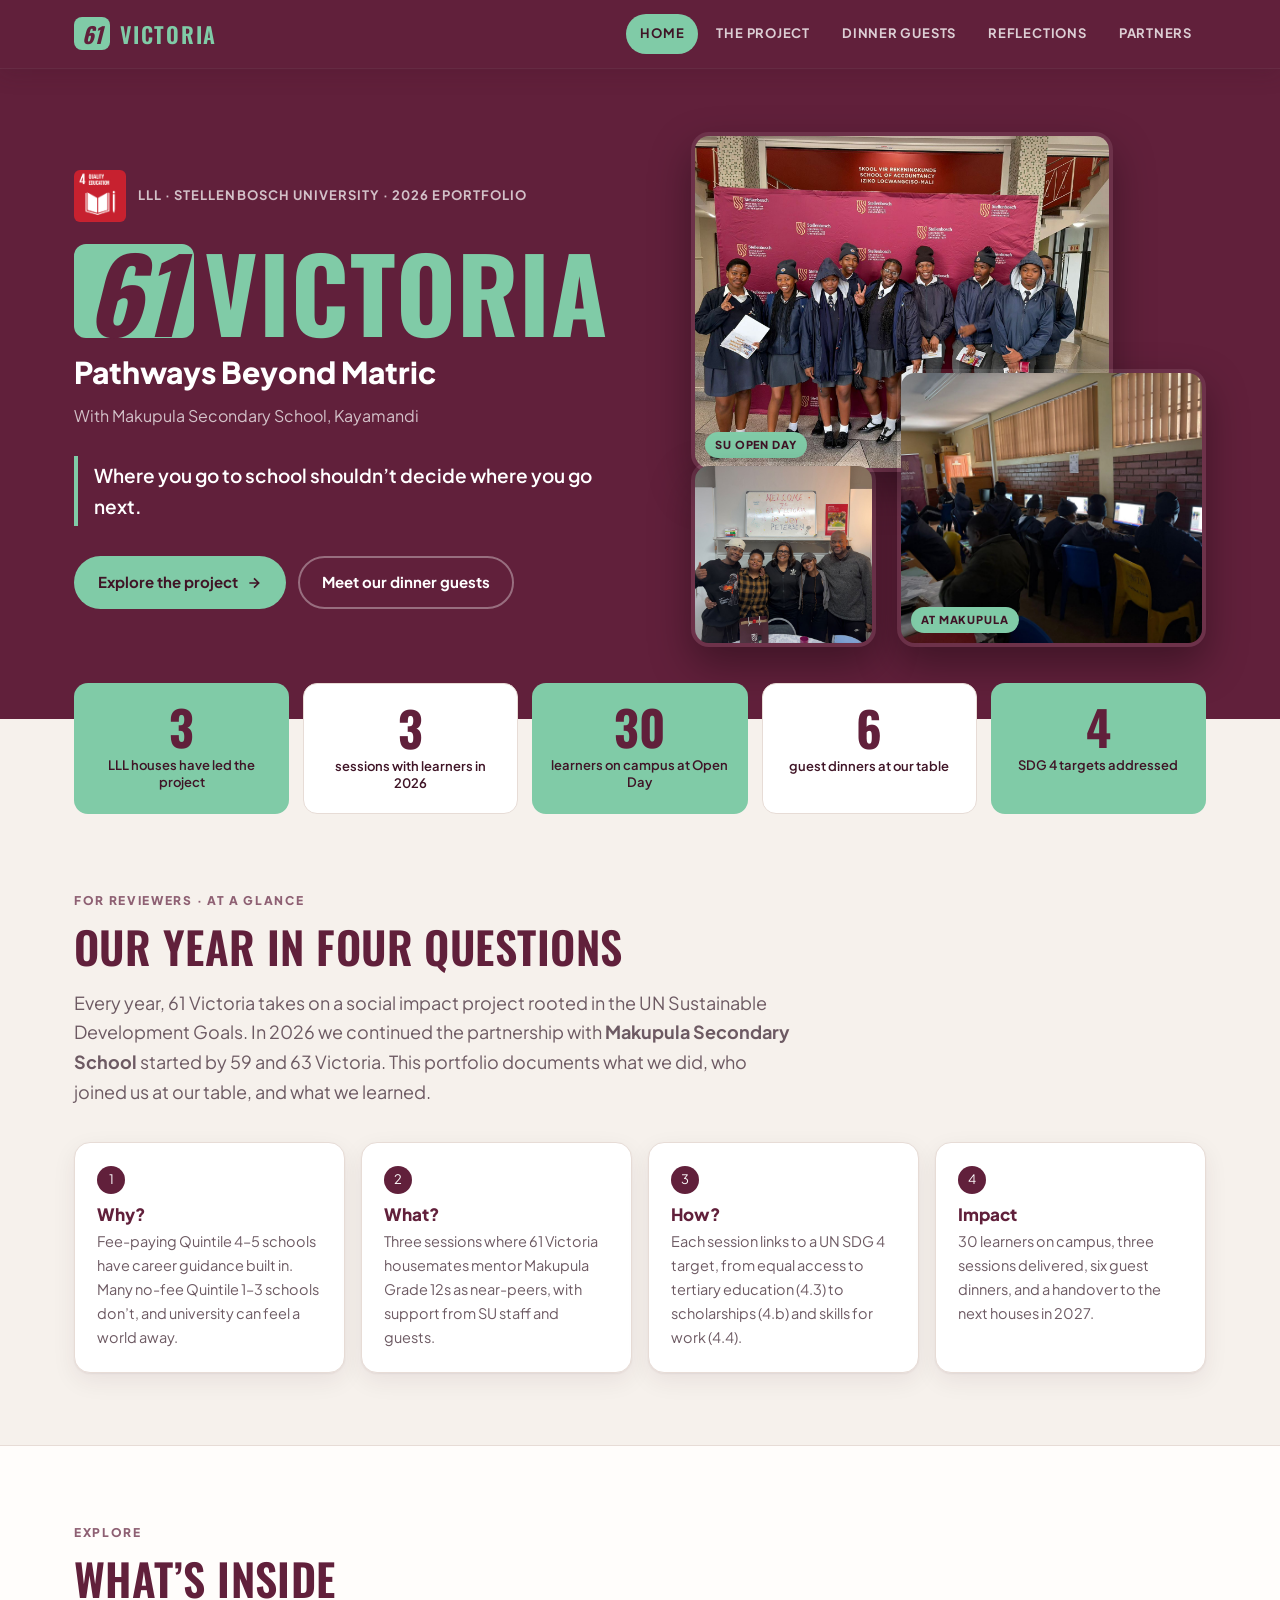
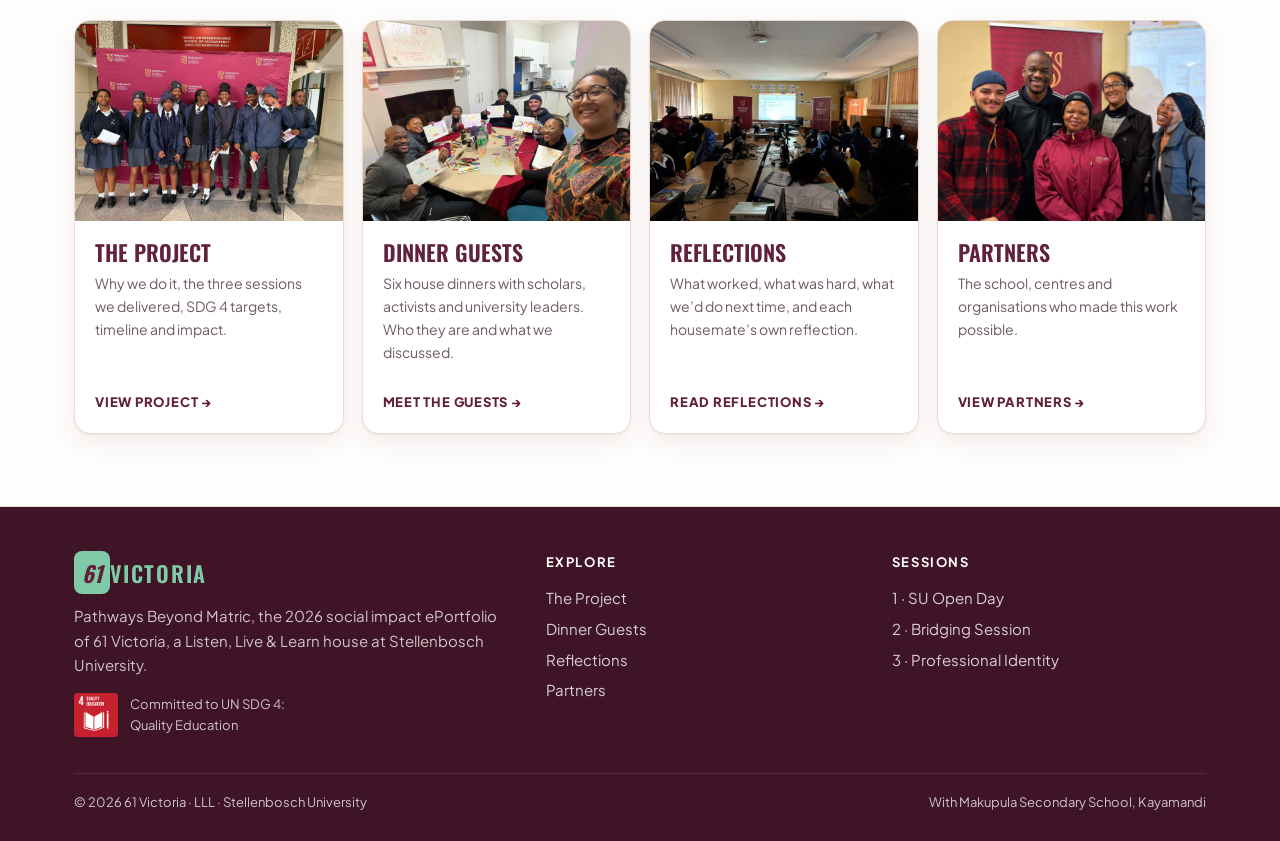
==== commit 583a1ddb: "Redesign ePortfolio and update with 2026 dinners, sessions and reflections - New plum/mint design ma" ====
--- a/docs/index.html
+++ b/docs/index.html
@@ -1,1189 +1,744 @@
-<!DOCTYPE html>
-<html xmlns="http://www.w3.org/1999/xhtml" lang="en" xml:lang="en"><head>
-
+<!doctype html>
+<html lang="en" class="no-js">
+<head>
 <meta charset="utf-8">
-<meta name="generator" content="quarto-1.9.36">
-
-<meta name="viewport" content="width=device-width, initial-scale=1.0, user-scalable=yes">
-
-
-<title>61 Victoria Website</title>
-<style>
-/* Default styles provided by pandoc.
-** See https://pandoc.org/MANUAL.html#variables-for-html for config info.
-*/
-code{white-space: pre-wrap;}
-span.smallcaps{font-variant: small-caps;}
-div.columns{display: flex; gap: min(4vw, 1.5em);}
-div.column{flex: auto; overflow-x: auto;}
-div.hanging-indent{margin-left: 1.5em; text-indent: -1.5em;}
-ul.task-list{list-style: none;}
-ul.task-list li input[type="checkbox"] {
-  width: 0.8em;
-  margin: 0 0.8em 0.2em -1em; /* quarto-specific, see https://github.com/quarto-dev/quarto-cli/issues/4556 */ 
-  vertical-align: middle;
-}
-</style>
-
-
-<script src="site_libs/quarto-nav/quarto-nav.js"></script>
-<script src="site_libs/clipboard/clipboard.min.js"></script>
-<script src="site_libs/quarto-search/autocomplete.umd.js"></script>
-<script src="site_libs/quarto-search/fuse.min.js"></script>
-<script src="site_libs/quarto-search/quarto-search.js"></script>
-<meta name="quarto:offset" content="./">
-<script src="site_libs/quarto-html/quarto.js" type="module"></script>
-<script src="site_libs/quarto-html/tabsets/tabsets.js" type="module"></script>
-<script src="site_libs/quarto-html/popper.min.js"></script>
-<script src="site_libs/quarto-html/tippy.umd.min.js"></script>
-<script src="site_libs/quarto-html/anchor.min.js"></script>
-<link href="site_libs/quarto-html/tippy.css" rel="stylesheet">
-<link href="site_libs/quarto-html/quarto-syntax-highlighting-845c23b38eaddc0f92fda52bfe77a8c8.css" rel="stylesheet" id="quarto-text-highlighting-styles">
-<script src="site_libs/bootstrap/bootstrap.min.js"></script>
-<link href="site_libs/bootstrap/bootstrap-icons.css" rel="stylesheet">
-<link href="site_libs/bootstrap/bootstrap-a0f9fd0d421825b736dc1bbcbcba2219.min.css" rel="stylesheet" append-hash="true" id="quarto-bootstrap" data-mode="light">
-<script id="quarto-search-options" type="application/json">{
-  "location": "sidebar",
-  "copy-button": false,
-  "collapse-after": 3,
-  "panel-placement": "start",
-  "type": "textbox",
-  "limit": 50,
-  "keyboard-shortcut": [
-    "f",
-    "/",
-    "s"
-  ],
-  "show-item-context": false,
-  "language": {
-    "search-no-results-text": "No results",
-    "search-matching-documents-text": "matching documents",
-    "search-copy-link-title": "Copy link to search",
-    "search-hide-matches-text": "Hide additional matches",
-    "search-more-match-text": "more match in this document",
-    "search-more-matches-text": "more matches in this document",
-    "search-clear-button-title": "Clear",
-    "search-text-placeholder": "",
-    "search-detached-cancel-button-title": "Cancel",
-    "search-submit-button-title": "Submit",
-    "search-label": "Search"
-  }
-}</script>
-
-
+<meta name="viewport" content="width=device-width, initial-scale=1">
+<title>61 Victoria — Pathways Beyond Matric</title>
+<meta name="description" content="The 2026 social impact ePortfolio of 61 Victoria (LLL, Stellenbosch University): near-peer mentorship for Makupula Secondary School Grade 12s, six guest dinners and our reflections — SDG 4, Quality Education.">
+<meta property="og:title" content="61 Victoria — Pathways Beyond Matric">
+<meta property="og:description" content="Three sessions with Makupula Secondary School, six guest dinners, one goal: SDG 4 — Quality Education.">
+<meta property="og:image" content="images/sessions/s1-7.jpg">
+<meta name="theme-color" content="#61203b">
+<link rel="icon" href="data:image/svg+xml,%3Csvg xmlns='http://www.w3.org/2000/svg' viewBox='0 0 64 64'%3E%3Crect width='64' height='64' rx='14' fill='%2380cba7'/%3E%3Ctext x='32' y='45' text-anchor='middle' font-family='Arial' font-weight='700' font-style='italic' font-size='34' fill='%2361203b'%3E61%3C/text%3E%3C/svg%3E">
+<link rel="preconnect" href="https://fonts.googleapis.com">
+<link rel="preconnect" href="https://fonts.gstatic.com" crossorigin>
+<link href="https://fonts.googleapis.com/css2?family=Oswald:wght@500;600;700&family=Plus+Jakarta+Sans:ital,wght@0,400;0,600;0,700;0,800;1,400&display=swap" rel="stylesheet">
 <link rel="stylesheet" href="styles.css">
+<script>document.documentElement.className = 'js';</script>
 </head>
-
-<body class="quarto-light">
-
-<div id="quarto-search-results"></div>
-<!-- content -->
-<div id="quarto-content" class="quarto-container page-columns page-rows-contents page-layout-full">
-<!-- sidebar -->
-<!-- margin-sidebar -->
-    
-<!-- main -->
-<main class="content column-page" id="quarto-document-content"><header id="title-block-header" class="quarto-title-block"></header>
-
-
-
+<body>
+<a class="skip-link" href="#main">Skip to content</a>
 
 <!-- ══════════════════════════════════════════════════════
      NAVIGATION
 ══════════════════════════════════════════════════════ -->
-<nav class="nav">
+<nav class="nav" aria-label="Main">
   <div class="nav-inner">
-    <button class="nav-brand" onclick="goTo('home')">61 Victoria</button>
+    <a class="brand" href="#home" data-nav="home" aria-label="61 Victoria — home">
+      <span class="brand-61">61</span><span class="brand-name">VICTORIA</span>
+    </a>
     <ul class="nav-links">
-      <li><button onclick="goTo('home')" id="nav-home">Home</button></li>
-      <li><button onclick="goTo('project')" id="nav-project">The Project</button></li>
-      <li><button onclick="goTo('dinner')" id="nav-dinner">Dinner Guests</button></li>
-      <li><button onclick="goTo('reflections')" id="nav-reflections">Reflections</button></li>
-      <li><button onclick="goTo('partners')" id="nav-partners">Partners</button></li>
+      <li><a href="#home" data-nav="home">Home</a></li>
+      <li><a href="#project" data-nav="project">The Project</a></li>
+      <li><a href="#dinners" data-nav="dinners">Dinner Guests</a></li>
+      <li><a href="#reflections" data-nav="reflections">Reflections</a></li>
+      <li><a href="#partners" data-nav="partners">Partners</a></li>
     </ul>
-    <button class="nav-hamburger" onclick="toggleMenu()" aria-label="Open menu">
-      <span></span><span></span><span></span>
+    <button class="nav-toggle" type="button" aria-label="Open menu" aria-expanded="false" aria-controls="mobile-menu">
+      <svg viewBox="0 0 24 24" fill="none" stroke="currentColor" stroke-width="2" stroke-linecap="round" aria-hidden="true"><path d="M4 7h16M4 12h16M4 17h16"/></svg>
     </button>
   </div>
-  <div class="nav-mobile-menu" id="mobile-menu">
-    <button onclick="goTo('home');toggleMenu()">Home</button>
-    <button onclick="goTo('project');toggleMenu()">The Project</button>
-    <button onclick="goTo('dinner');toggleMenu()">Dinner Guests</button>
-    <button onclick="goTo('reflections');toggleMenu()">Housemate Reflections</button>
-    <button onclick="goTo('partners');toggleMenu()">Partners</button>
+  <div class="nav-mobile" id="mobile-menu">
+    <a href="#home" data-nav="home">Home</a>
+    <a href="#project" data-nav="project">The Project</a>
+    <a href="#dinners" data-nav="dinners">Dinner Guests</a>
+    <a href="#reflections" data-nav="reflections">Reflections</a>
+    <a href="#partners" data-nav="partners">Partners</a>
   </div>
 </nav>
 
+<main id="main">
 
 <!-- ══════════════════════════════════════════════════════
-    ## PAGE: HOME (WELCOME)
+     PAGE: HOME
 ══════════════════════════════════════════════════════ -->
 <div id="page-home" class="page active">
 
-  <!-- Hero -->
-  <div class="home-hero">
-    <div class="home-hero-wm" aria-hidden="true">61</div>
-    <div class="home-hero-inner">
-      <div class="home-eyebrow">
-        <svg viewbox="0 0 24 24" width="14" height="14" fill="none" stroke="#fff" stroke-width="2" aria-hidden="true"><path d="M12 2L2 7l10 5 10-5-10-5zM2 17l10 5 10-5M2 12l10 5 10-5"></path></svg>
-        LLL Senior Living Spaces · 2026
-      </div>
-      <h1>Welcome to<br><em>61 Victoria</em></h1>
-      <p class="home-hero-sub">
-        We are a Stellenbosch University house committed to quality education
-        and equipping Makupula Secondary School learners with the tools
-        to access higher education.
-      </p>
-      <div class="home-stats">
-        <div class="home-stat"><div class="num">SDG&nbsp;4</div><div class="lbl">Our focus</div></div>
-        <div class="home-stat"><div class="num">3</div><div class="lbl">Concepts</div></div>
-        <div class="home-stat"><div class="num">2+</div><div class="lbl">Years running</div></div>
-      </div>
-    </div>
-  </div>
-
-  <!-- Ribbon -->
-  <div class="home-ribbon">
-    <div class="home-ribbon-inner">
-      <div class="ribbon-item">
-        <svg viewbox="0 0 24 24" aria-hidden="true"><circle cx="12" cy="10" r="4"></circle><path d="M4 20c0-4 3.58-7 8-7s8 3 8 7"></path></svg>
-        Partner: <strong>Makupula Secondary High School</strong>
-      </div>
-      <div class="ribbon-item">
-        <svg viewbox="0 0 24 24" aria-hidden="true"><path d="M12 2C8 2 5 5.13 5 9c0 5.25 7 13 7 13s7-7.75 7-13c0-3.87-3.13-7-7-7z"></path></svg>
-        <strong>Stellenbosch University</strong>
-      </div>
-      <div class="ribbon-item">
-        <svg viewbox="0 0 24 24" aria-hidden="true"><rect x="3" y="4" width="18" height="18" rx="2"></rect><path d="M16 2v4M8 2v4M3 10h18"></path></svg>
-        February – August <strong>2026</strong>
-      </div>
-    </div>
-  </div>
-
-  <!-- Intro text -->
-  <section class="home-intro">
-    <div class="wrap">
-      <div class="home-intro-body">
-        <div class="sec-label">About this ePortfolio</div>
-        <div class="sec-title">Our story, in your hands</div>
-        <p>
-          Every year, 61 Victoria House takes on a <strong>social impact project</strong> rooted in
-          the United Nations Sustainable Development Goals. In 2026, we are committed to
-          <strong>SDG 4 — Quality Education</strong>, working directly with learners at Makupula
-          Secondary High School who dream of studying further but lack access to guidance.
-        </p>
-        <p>
-          This ePortfolio documents what we have done, who joined us, and what we learned
-          along the way. Use the links below — or the navigation above — to explore each
-          section of our work.
-        </p>
-      </div>
-    </div>
-  </section>
-
-  <!-- Navigation cards -->
-  <section class="nav-cards">
-    <div class="wrap">
-      <div class="sec-label">Explore</div>
-      <div class="sec-title">What's inside</div>
-  <div class="nav-card-grid">
-    
-    <!-- Project card -->
-    <div class="nav-card" onclick="goTo('project')" role="button" tabindex="0" onkeydown="if(event.key==='Enter')goTo('project')">
-      <div class="nav-card-top">
-        <div class="nav-card-top-wm" aria-hidden="true">P</div>
-          <div class="nav-card-icon">
-            <svg viewbox="0 0 24 24" aria-hidden="true"><path d="M12 2L2 7l10 5 10-5-10-5zM2 17l10 5 10-5M2 12l10 5 10-5"></path></svg>
-              </div>
-              <h3 class="anchored">The Project</h3>
-              </div>
-              <div class="nav-card-bottom">
-                <p>Our challenge, SDG focus, implementation phases, and the two concepts we have already delivered — including photos.</p>
-                <div class="nav-card-cta">
-                  View project
-                <svg viewbox="0 0 24 24" aria-hidden="true"><path d="M5 12h14M12 5l7 7-7 7"></path></svg>
-                  </div>
-                  </div>
-                  </div>
-                  
-                  <!-- Dinner guests card -->
-                  <div class="nav-card" onclick="goTo('dinner')" role="button" tabindex="0" onkeydown="if(event.key==='Enter')goTo('dinner')">
-                    <div class="nav-card-top">
-                      <div class="nav-card-top-wm" aria-hidden="true">D</div>
-                        <div class="nav-card-icon">
-                          <svg viewbox="0 0 24 24" aria-hidden="true"><path d="M17 21v-2a4 4 0 00-4-4H5a4 4 0 00-4 4v2"></path><circle cx="9" cy="7" r="4"></circle><path d="M23 21v-2a4 4 0 00-3-3.87M16 3.13a4 4 0 010 7.75"></path></svg>
-                            </div>
-                            <h3 class="anchored">Dinner Guests</h3>
-                            </div>
-                            <div class="nav-card-bottom">
-                              <p>Meet the guests who joined our house dinner conversations and added their expertise and perspective to our SDG 4 discussions.</p>
-                              <div class="nav-card-cta">
-                                Meet the guests
-                              <svg viewbox="0 0 24 24" aria-hidden="true"><path d="M5 12h14M12 5l7 7-7 7"></path></svg>
-                                </div>
-                                </div>
-                                </div>
-                                
-                                <!-- Reflections card -->
-                                <div class="nav-card" onclick="goTo('reflections')" role="button" tabindex="0" onkeydown="if(event.key==='Enter')goTo('reflections')">
-                                  <div class="nav-card-top">
-                                    <div class="nav-card-top-wm" aria-hidden="true">R</div>
-                                      <div class="nav-card-icon">
-                                        <svg viewbox="0 0 24 24" aria-hidden="true"><path d="M21 15a2 2 0 01-2 2H7l-4 4V5a2 2 0 012-2h14a2 2 0 012 2z"></path></svg>
-                                          </div>
-                                          <h3 class="anchored">Housemate Reflections</h3>
-                                          </div>
-                                          <div class="nav-card-bottom">
-                                            <p>Personal reflections from members of 61 Victoria on what this project has meant to them and the lessons they are taking forward.</p>
-                                            <div class="nav-card-cta">
-                                              Read reflections
-                                            <svg viewbox="0 0 24 24" aria-hidden="true"><path d="M5 12h14M12 5l7 7-7 7"></path></svg>
-                                              </div>
-                                              </div>
-                                              </div>
-                                              
-                                              <!-- Partners card -->
-                                              <div class="nav-card" onclick="goTo('partners')" role="button" tabindex="0" onkeydown="if(event.key==='Enter')goTo('partners')">
-                                                <div class="nav-card-top">
-                                                  <div class="nav-card-top-wm" aria-hidden="true">P</div>
-                                                    <div class="nav-card-icon">
-                                                      <svg viewbox="0 0 24 24" aria-hidden="true"><path d="M16 21v-2a4 4 0 00-4-4H5a4 4 0 00-4 4v2"></path><circle cx="8.5" cy="7" r="4"></circle><line x1="20" y1="8" x2="20" y2="14"></line><line x1="23" y1="11" x2="17" y2="11"></line></svg>
-                                                        </div>
-                                                        <h3 class="anchored">Our Partners</h3>
-                                                        </div>
-                                                        <div class="nav-card-bottom">
-                                                          <p>The organisations, institutions, and individuals who have made this initiative possible through their support and collaboration.</p>
-                                                          <div class="nav-card-cta">
-                                                            View partners
-                                                          <svg viewbox="0 0 24 24" aria-hidden="true"><path d="M5 12h14M12 5l7 7-7 7"></path></svg>
-                                                            </div>
-                                                            </div>
-                                                            </div>
-                                                            
-                                                            </div>
-                                                            </div>
-                                                            </section>
-                                                            
-                                                            <footer class="site-footer">
-                                                              <div class="footer-inner">
-                                                                <div>
-                                                                <div class="footer-brand">61 Victoria — Social Impact ePortfolio</div>
-                                                                  <div class="footer-sub">© 2026 61 Victoria — LLL</div>
-                                                                    </div>
-                                                                    <div class="footer-sdg">SDG 4 — Quality Education</div>
-                                                                      </div>
-                                                                      </footer>
-                                                                      </div><!-- /page-home -->
-                                                                      
-                                                                      
-                                                                      <!-- ══════════════════════════════════════════════════════
-                                                                    PAGE: THE PROJECT
-                                                                    ══════════════════════════════════════════════════════ -->
-                                                                      <div id="page-project" class="page">
-                                                                        
-                                                                        <div class="page-hero" data-letter="P">
-                                                                          <div class="page-hero-inner">
-                                                                            <div class="page-hero-eyebrow">SDG 4 — Quality Education</div>
-                                                                              <h1>The <em>Project</em></h1>
-                                                                              <p>Our challenge, our plan, and the two concepts we have completed so far.</p>
-                                                                              </div>
-                                                                              </div>
-                                                                              
-                                                                              <main>
-                                                                              <section style="padding: 3.5rem 0 0;">
-                                                                                <div class="wrap">
-                                                                                  
-                                                                                  <!-- House profile -->
-                                                                                  <div class="sec-label">House profile</div>
-                                                                                    <div class="sec-title">Who we are</div>
-                                                                                      <div class="profile-grid">
-                                                                                        <div class="profile-cell"><div class="pc-label">House</div><div class="pc-val">61 Victoria</div></div>
-                                                                                          <div class="profile-cell"><div class="pc-label">Cluster</div><div class="pc-val">Senior Living Spaces – LLL Houses</div></div>
-                                                                                            <div class="profile-cell"><div class="pc-label">Community partner</div><div class="pc-val">Makupula Secondary High School</div></div>
-                                                                                              <div class="profile-cell"><div class="pc-label">Project status</div><div class="pc-val">Continuing since 2024/25</div></div>
-                                                                                                <div class="profile-cell"><div class="pc-label">Focus area</div><div class="pc-val">University readiness &amp; mentorship</div></div>
-                                                                                                  <div class="profile-cell"><div class="pc-label">Social impact leader</div><div class="pc-val">61 Victoria House</div></div>
-                                                                                                    </div>
-                                                                                                    
-                                                                                                    <!-- Challenge -->
-                                                                                                    <div class="sec-label">Why we do this</div>
-                                                                                                      <div class="sec-title">The challenge we are addressing</div>
-                                                                                                        <div class="sdg-banner">
-                                                                                                          <div class="sdg-box"><span>4</span></div>
-                                                                                                            <div class="sdg-text">
-                                                                                                              <h4 class="anchored">SDG 4 — Quality Education</h4>
-                                                                                                              <p>Ensure inclusive and equitable quality education and promote lifelong learning opportunities for all.</p>
-                                                                                                              </div>
-                                                                                                              </div>
-                                                                                                              <p class="sec-lead">
-                                                                                                                Many learners at Makupula Secondary lack structured guidance on university applications,
-                                                                                                              available opportunities, and academic expectations for tertiary study. 61 Victoria bridges
-                                                                                                              this gap by drawing on our lived experience to mentor top-performing students and equip
-                                                                                                              them with the skills and confidence to pursue higher education.
-                                                                                                              </p>
-                                                                                                                
-                                                                                                                <hr class="divider">
-                                                                                                                
-                                                                                                                <!-- Phases -->
-                                                                                                                <div class="sec-label">Implementation plan</div>
-                                                                                                                <div class="sec-title">Three phases of action</div>
-                                                                                                                <div class="grid-3" style="margin-bottom: 3rem;">
-                                                                                                                <div class="phase-card">
-                                                                                                                <div class="ph-num">01</div>
-                                                                                                                <div class="ph-date">February – March 2026</div>
-                                                                                                                <h4 class="anchored">Preparation</h4>
-                                                                                                                <p>Meeting school leadership to align goals and schedules, preparing printed materials and workshop templates, and liaising with SU structures.</p>
-                                                                                                                </div>
-                                                                                                                <div class="phase-card">
-                                                                                                                <div class="ph-num">02</div>
-                                                                                                                <div class="ph-date">April – July 2026</div>
-                                                                                                                <h4 class="anchored">Implementation</h4>
-                                                                                                                <p>Rolling out all three solution concepts—the SU open day, the university applications session, and the CV &amp; professional identity workshop.</p>
-                                                                                                                </div>
-                                                                                                                <div class="phase-card">
-                                                                                                                <div class="ph-num">03</div>
-                                                                                                                <div class="ph-date">August 2026</div>
-                                                                                                                <h4 class="anchored">Reflection &amp; sustainability</h4>
-                                                                                                                <p>Collecting feedback, capturing outcomes, and presenting findings to the LLL cohort to secure the programme's long-term future.</p>
+  <header class="hero">
+    <div class="wrap hero-inner">
+      <div>
+        <div class="hero-sdg">
+          <img src="images/sdg4.jpg" alt="UN Sustainable Development Goal 4: Quality Education">
+          <span>LLL · Stellenbosch University · 2026 ePortfolio</span>
+        </div>
+        <h1 class="hero-title"><span class="n61">61</span><span class="vic">Victoria</span></h1>
+        <p class="hero-sub">Pathways Beyond Matric</p>
+        <p class="hero-with">With Makupula Secondary School, Kayamandi</p>
+        <p class="hero-quote">Where you go to school shouldn’t decide where you go next.</p>
+        <div class="hero-cta">
+          <a class="btn btn-mint" href="#project">Explore the project
+            <svg viewBox="0 0 24 24" fill="none" stroke="currentColor" stroke-width="2.5" aria-hidden="true"><path d="M5 12h14M12 5l7 7-7 7"/></svg></a>
+          <a class="btn btn-ghost" href="#dinners">Meet our dinner guests</a>
+        </div>
+      </div>
+      <div class="hero-photos" aria-hidden="true">
+        <figure class="p1"><img src="images/sessions/s1-7.jpg" alt=""><figcaption>SU Open Day</figcaption></figure>
+        <figure class="p2"><img src="images/sessions/s2-6.jpg" alt=""><figcaption>At Makupula</figcaption></figure>
+        <figure class="p3"><img src="images/guests/joy-1.jpg" alt=""></figure>
+      </div>
+    </div>
+  </header>
+
+  <section class="wrap stats-band" aria-label="Impact in numbers">
+    <div class="stats">
+      <div class="stat"><div class="num">3</div><div class="lbl">LLL houses have led the project</div></div>
+      <div class="stat"><div class="num">3</div><div class="lbl">sessions with learners in 2026</div></div>
+      <div class="stat"><div class="num">30</div><div class="lbl">learners on campus at Open Day</div></div>
+      <div class="stat"><div class="num">6</div><div class="lbl">guest dinners at our table</div></div>
+      <div class="stat"><div class="num">4</div><div class="lbl">SDG 4 targets addressed</div></div>
+    </div>
+  </section>
+
+  <section class="section">
+    <div class="wrap">
+      <div class="eyebrow">For reviewers · at a glance</div>
+      <h2 class="h2">Our year in four questions</h2>
+      <p class="lead">Every year, 61 Victoria takes on a social impact project rooted in the UN Sustainable Development Goals. In 2026 we continued the partnership with <strong>Makupula Secondary School</strong> started by 59 and 63 Victoria. This portfolio documents what we did, who joined us at our table, and what we learned.</p>
+      <div class="glance">
+        <div class="card"><span class="step">1</span><h3>Why?</h3><p>Fee-paying Quintile 4–5 schools have career guidance built in. Many no-fee Quintile 1–3 schools don’t, and university can feel a world away.</p></div>
+        <div class="card"><span class="step">2</span><h3>What?</h3><p>Three sessions where 61 Victoria housemates mentor Makupula Grade 12s as near-peers, with support from SU staff and guests.</p></div>
+        <div class="card"><span class="step">3</span><h3>How?</h3><p>Each session links to a UN SDG 4 target, from equal access to tertiary education (4.3) to scholarships (4.b) and skills for work (4.4).</p></div>
+        <div class="card"><span class="step">4</span><h3>Impact</h3><p>30 learners on campus, three sessions delivered, six guest dinners, and a handover to the next houses in 2027.</p></div>
+      </div>
+    </div>
+  </section>
+
+  <section class="section alt">
+    <div class="wrap">
+      <div class="eyebrow">Explore</div>
+      <h2 class="h2">What’s inside</h2>
+      <div class="explore">
+        <a href="#project">
+          <div class="thumb"><img src="images/sessions/s1-3.jpg" alt="" loading="lazy"></div>
+          <div class="body"><h3>The Project</h3><p>Why we do it, the three sessions we delivered, SDG 4 targets, timeline and impact.</p><span class="go">View project →</span></div>
+        </a>
+        <a href="#dinners">
+          <div class="thumb"><img src="images/guests/simangele-2.jpg" alt="" loading="lazy"></div>
+          <div class="body"><h3>Dinner Guests</h3><p>Six house dinners with scholars, activists and university leaders. Who they are and what we discussed.</p><span class="go">Meet the guests →</span></div>
+        </a>
+        <a href="#reflections">
+          <div class="thumb"><img src="images/sessions/s2-4.jpg" alt="" loading="lazy"></div>
+          <div class="body"><h3>Reflections</h3><p>What worked, what was hard, what we’d do next time, and each housemate’s own reflection.</p><span class="go">Read reflections →</span></div>
+        </a>
+        <a href="#partners">
+          <div class="thumb"><img src="images/sessions/s2-8.jpg" alt="" loading="lazy"></div>
+          <div class="body"><h3>Partners</h3><p>The school, centres and organisations who made this work possible.</p><span class="go">View partners →</span></div>
+        </a>
+      </div>
+    </div>
+  </section>
+</div><!-- /page-home -->
+
+
+<!-- ══════════════════════════════════════════════════════
+     PAGE: THE PROJECT
+══════════════════════════════════════════════════════ -->
+<div id="page-project" class="page">
+
+  <header class="page-hero" data-mark="4">
+    <div class="wrap">
+      <div class="eyebrow">SDG 4 · Quality Education</div>
+      <h1>The <em>Project</em></h1>
+      <p>Pathways Beyond Matric: near-peer mentorship that makes university feel real for Grade 12 learners at Makupula Secondary School, Kayamandi.</p>
+    </div>
+  </header>
+
+  <!-- 1 · WHY -->
+  <section class="section">
+    <div class="wrap grid grid-2" style="gap:48px;align-items:start">
+      <div>
+        <div class="eyebrow"><span class="step">1</span> Why? · SDG 4</div>
+        <p class="why-quote">Where you go to school shouldn’t decide where you go next.</p>
+        <ul class="ticks">
+          <li>Fee-paying <strong>Quintile 4–5</strong> schools have career guidance built in. Many no-fee <strong>Quintile 1–3</strong> schools don’t.</li>
+          <li>Makupula is only a few kilometres from our house, yet university can feel a world away.</li>
+          <li>We hold the know-how on applying, funding and campus life. <strong>Listen, Live &amp; Learn</strong> means sharing it.</li>
+        </ul>
+      </div>
+      <div>
+        <div class="eyebrow"><span class="step">2</span> What? · Our project</div>
+        <p style="font-size:17px;margin-bottom:18px"><strong>Three sessions</strong> where 61 Victoria housemates mentor <strong>Makupula Grade 12s</strong> as near-peers, with support from <strong>SU staff and guests</strong>.</p>
+        <div class="aims">
+          <div class="aim"><b>1</b>Show Q1–3 matriculants the pathways their Q4–5 peers take for granted</div>
+          <div class="aim"><b>2</b>Use near-peer mentorship to make university feel attainable</div>
+          <div class="aim"><b>3</b>Recreate the career guidance that fee-paying schools provide</div>
+        </div>
+      </div>
+    </div>
+  </section>
+
+  <!-- 3 · HOW -->
+  <section class="section alt">
+    <div class="wrap">
+      <div class="eyebrow"><span class="step">3</span> How?</div>
+      <h2 class="h2">Linking our work to UN SDG 4 targets</h2>
+      <div class="grid grid-4 targets" style="margin-top:24px">
+        <div class="card"><div class="target-head"><span class="code">4.3</span><span class="what">Equal access to tertiary &amp; vocational education</span></div><div class="target-body">Brought learners onto campus at SU Open Day</div></div>
+        <div class="card"><div class="target-head"><span class="code">4.b</span><span class="what">Scholarships for those most in need</span></div><div class="target-body">Bridging Session: applications &amp; funding</div></div>
+        <div class="card"><div class="target-head"><span class="code">4.4</span><span class="what">Skills for employment &amp; decent jobs</span></div><div class="target-body">Session 3 built professional identity</div></div>
+        <div class="card"><div class="target-head"><span class="code">4.7</span><span class="what">Education for sustainable development</span></div><div class="target-body">Guest dinners grow housemates as citizens</div></div>
+      </div>
+    </div>
+  </section>
+
+  <!-- TIMELINE -->
+  <section class="section tight">
+    <div class="wrap">
+      <div class="eyebrow">Timeline</div>
+      <h2 class="h2">A project handed from house to house</h2>
+      <div class="timeline">
+        <div class="tl"><div class="dot"></div><div class="when">2024–2025</div><div class="what">59 &amp; 63 Vic</div><div class="desc">Began &amp; grew the project</div></div>
+        <div class="tl"><div class="dot"></div><div class="when">18 April 2026</div><div class="what">Session 1</div><div class="desc">SU Open Day</div></div>
+        <div class="tl"><div class="dot"></div><div class="when">2 May 2026</div><div class="what">Session 2</div><div class="desc">Bridging Session</div></div>
+        <div class="tl"><div class="dot"></div><div class="when">24 July 2026</div><div class="what">Session 3</div><div class="desc">Professional Identity</div></div>
+        <div class="tl future"><div class="dot"></div><div class="when">2027 onwards</div><div class="what">Next houses</div><div class="desc">Handover &amp; continuation</div></div>
+      </div>
+    </div>
+  </section>
+
+  <!-- SESSIONS -->
+  <section class="section" style="padding-top:24px">
+    <div class="wrap">
+      <div class="eyebrow">What we did</div>
+      <h2 class="h2">Three sessions, all delivered</h2>
+      <p class="lead">Each session built on the last: first make university visible, then make it achievable, then help learners present themselves with confidence.</p>
+
+      <article class="session" id="session-1">
+        <div class="session-info">
+          <span class="big" aria-hidden="true">1</span>
+          <span class="pill done">Completed</span>
+          <h3>SU Open Day</h3>
+          <div class="date">Session 1 · 18 April 2026</div>
+          <p>We took 30 top-performing Makupula learners on a guided visit to Stellenbosch University, exposing them to diverse faculties, campus life and career paths. For many it was their first time on a university campus. It made tertiary study feel tangible and within reach.</p>
+          <span class="sdg-link">SDG 4.3 · Equal access to tertiary education</span>
+        </div>
+        <div class="session-media">
+          <div class="gallery" data-gallery>
+            <button class="zoom feature" type="button"><img src="images/sessions/s1-7.jpg" alt="Session 1: Makupula learners with 61 Victoria at SU Open Day" loading="lazy"></button>
+            <button class="zoom" type="button"><img src="images/sessions/s1-3.jpg" alt="Session 1: Exploring faculties at SU Open Day" loading="lazy"></button>
+            <button class="zoom" type="button"><img src="images/sessions/s1-4.jpg" alt="Session 1: Learners on campus" loading="lazy"></button>
+            <button class="zoom" type="button"><img src="images/sessions/s1-6.jpg" alt="Session 1: Group photo at SU" loading="lazy"></button>
+            <button class="zoom more" type="button" data-more="+2"><img src="images/sessions/s1-8.jpg" alt="Session 1: Learners exploring campus" loading="lazy"></button>
+            <button class="zoom extra" type="button" tabindex="-1"><img src="images/sessions/s1-1.jpg" alt="Session 1: The Open Day group" loading="lazy"></button>
+            <button class="zoom extra" type="button" tabindex="-1"><img src="images/sessions/s1-5.jpg" alt="Session 1: Learners and mentors" loading="lazy"></button>
           </div>
         </div>
-
-        <hr class="divider">
-
-        <!-- Concepts -->
-        <div class="sec-label">What we have done</div>
-        <div class="sec-title">Concepts completed</div>
-        <p class="sec-lead">Two of our three planned concepts have been successfully delivered. Photos from each are shown below.</p>
-
-        <div class="grid-2" style="margin-bottom: 3rem;">
-
-          <!-- Concept 1 -->
-          <article class="card">
-            <div class="card-header">
-              <div class="card-header-wm" aria-hidden="true">1</div>
-              <div class="card-badge">
-                <svg width="12" height="12" viewbox="0 0 24 24" fill="none" stroke="#fff" stroke-width="2.5" aria-hidden="true"><path d="M20 6L9 17l-5-5"></path></svg>
-                Completed
-              </div>
-              <h3 class="anchored">Stellenbosch University Open Day</h3>
-            </div>
-            <div class="card-body">
-              <p>We took top-performing Makupula learners on a guided visit to Stellenbosch University, exposing them to diverse faculties, campus life, and career paths. The experience made tertiary study feel tangible and within reach for every learner who attended.</p>
-             <div class="photo-grid">
-                        <img src="images/IMG-20260515-WA0181.jpg" alt="Learners at SU Open Day 1" onclick="openLightbox(this.src)">
-                        <img src="images/IMG-20260515-WA0161.jpg" alt="Learners at SU Open Day 2" onclick="openLightbox(this.src)">
-                        <img src="images/IMG-20260515-WA0163.jpg" alt="Campus tour" onclick="openLightbox(this.src)">
-                        <img src="images/IMG-20260515-WA0164.jpg" alt="Faculty visit" onclick="openLightbox(this.src)">
-                        <img src="images/IMG-20260515-WA0169.jpg" alt="Group discussion" onclick="openLightbox(this.src)">
-                        <img src="images/IMG-20260515-WA0170.jpg" alt="Learners exploring campus" onclick="openLightbox(this.src)">
-                        <img src="images/IMG-20260515-WA0173.jpg" alt="Mentor session" onclick="openLightbox(this.src)">
-                        <img src="images/IMG-20260515-WA0174.jpg" alt="Group photo at SU" onclick="openLightbox(this.src)">
-                   </div>
-                  
-
-          
-          </div></article>
-
-          <!-- Concept 2 -->
-          <article class="card">
-            <div class="card-header">
-              <div class="card-header-wm" aria-hidden="true">2</div>
-              <div class="card-badge">
-                <svg width="12" height="12" viewbox="0 0 24 24" fill="none" stroke="#fff" stroke-width="2.5" aria-hidden="true"><path d="M20 6L9 17l-5-5"></path></svg>
-                Completed
-              </div>
-              <h3 class="anchored">University applications &amp; degree requirements session</h3>
-            </div>
-            <div class="card-body">
-              <p>We guided learners through the SU application process, covering degree requirements, NSFAS and bursary applications, and residency options — giving students a concrete roadmap and the confidence to apply.</p>
-            
-           <div class="photo-grid">
-                        <img src="images/Session-2/IMG-20260515-WA0085.jpg" alt="Learners at SU Open Day 1" onclick="openLightbox(this.src)">
-                        <img src="images/Session-2/IMG-20260515-WA0103.jpg" alt="Learners at SU Open Day 2" onclick="openLightbox(this.src)">
-                        <img src="images/Session-2/IMG-20260515-WA0110.jpg" alt="Campus tour" onclick="openLightbox(this.src)">
-                        <img src="images/Session-2/IMG-20260515-WA0119.jpg" alt="Faculty visit" onclick="openLightbox(this.src)">
-                        <img src="images/Session-2/IMG-20260515-WA0132.jpg" alt="Group discussion" onclick="openLightbox(this.src)">
-                        <img src="images/Session-2/IMG-20260515-WA0142.jpg" alt="Learners exploring campus" onclick="openLightbox(this.src)">
-                        <img src="images/Session-2/IMG-20260515-WA0144.jpg" alt="Mentor session" onclick="openLightbox(this.src)">
-                        <img src="images/Session-2/IMG-20260515-WA0154.jpg" alt="Group photo at SU" onclick="openLightbox(this.src)">
-                   </div>
-              
-              </div>
-            </article></div>
-          
-
-        </div>
-
-    
-    </section>
-  </main>
-
-  <footer class="site-footer">
-    <div class="footer-inner">
+      </article>
+
+      <article class="session" id="session-2">
+        <div class="session-info">
+          <span class="big" aria-hidden="true">2</span>
+          <span class="pill done">Completed</span>
+          <h3>Bridging Session</h3>
+          <div class="date">Session 2 · 2 May 2026</div>
+          <p>In the Makupula computer lab, we guided learners one-on-one through the university application process: degree requirements, NSFAS and bursary applications, and residence options. Every student left with a concrete roadmap and the confidence to apply.</p>
+          <span class="sdg-link">SDG 4.b · Scholarships &amp; funding</span>
+        </div>
+        <div class="session-media">
+          <div class="gallery" data-gallery>
+            <button class="zoom feature" type="button"><img src="images/sessions/s2-6.jpg" alt="Session 2: Working through applications in the Makupula computer lab" loading="lazy"></button>
+            <button class="zoom" type="button"><img src="images/sessions/s2-2.jpg" alt="Session 2: One-on-one guidance" loading="lazy"></button>
+            <button class="zoom" type="button"><img src="images/sessions/s2-1.jpg" alt="Session 2: Learners and housemates at Makupula" loading="lazy"></button>
+            <button class="zoom more" type="button" data-more="+2"><img src="images/sessions/s2-3.jpg" alt="Session 2: The school computer lab" loading="lazy"></button>
+            <button class="zoom extra" type="button" tabindex="-1"><img src="images/sessions/s2-5.jpg" alt="Session 2: Presentation on applications and funding" loading="lazy"></button>
+            <button class="zoom extra" type="button" tabindex="-1"><img src="images/sessions/s2-4.jpg" alt="Session 2: Learners at work" loading="lazy"></button>
+            <button class="zoom" type="button"><img src="images/sessions/s2-8.jpg" alt="Session 2: 61 Victoria housemates with Makupula staff" loading="lazy"></button>
+          </div>
+        </div>
+      </article>
+
+      <article class="session" id="session-3">
+        <div class="session-info">
+          <span class="big" aria-hidden="true">3</span>
+          <span class="pill done">Completed</span>
+          <h3>Professional Identity</h3>
+          <div class="date">Session 3 · 24 July 2026</div>
+          <p>Our final session focused on building a professional identity through a CV and professional identity workshop. We helped learners present their strengths with confidence as they apply for university, bursaries and work.</p>
+          <span class="sdg-link">SDG 4.4 · Skills for employment</span>
+        </div>
+        <div class="session-media">
+          <!-- To add Session 3 photos: put them in docs/images/sessions/ (e.g. s3-1.jpg)
+               and replace this placeholder with a .gallery block like the two above. -->
+          <div class="placeholder"><div><strong>Photos coming soon</strong><span>Images from Session 3 will be added here.</span></div></div>
+        </div>
+      </article>
+    </div>
+  </section>
+
+  <!-- HOUSE -->
+  <section class="section alt">
+    <div class="wrap">
+      <div class="eyebrow">The house</div>
+      <h2 class="h2">Who we are</h2>
+      <p class="lead">61 Victoria is a Listen, Live &amp; Learn (LLL) Senior Living Space at Stellenbosch University. Six housemates live together, host guest dinners and run a year-long social impact project.</p>
+      <div class="roster">
+        <div class="member"><div class="avatar">IK</div><div class="name">In-Aam Kafaar</div></div>
+        <div class="member"><div class="avatar">LM</div><div class="name">Lerato Mashedi</div></div>
+        <div class="member"><div class="avatar">OL</div><div class="name">Ofentse Ledwaba</div></div>
+        <div class="member"><div class="avatar">SN</div><div class="name">Sikhanyiso Nkosi</div></div>
+        <div class="member"><div class="avatar">TK</div><div class="name">Tshulani Khosa</div></div>
+        <div class="member"><div class="avatar">WF</div><div class="name">Wayde Francis</div></div>
+      </div>
+    </div>
+  </section>
+
+  <!-- POSTER -->
+  <section class="section">
+    <div class="wrap poster-block">
+      <div data-gallery>
+        <button class="zoom" type="button"><img src="images/poster-2026.jpg" alt="61 Victoria — Green Living Awards 2026 SDG poster" loading="lazy"></button>
+      </div>
       <div>
-        <div class="footer-brand">61 Victoria — The Project</div>
-       <div class="footer-sub">© 2026 61 Victoria — LLL</div>
-      </div>
-      <div class="footer-sdg">SDG 4 — Quality Education</div>
-    </div>
-  </footer>
+        <div class="eyebrow">Green Living Awards 2026</div>
+        <h2 class="h2">Our project on one page</h2>
+        <p class="lead" style="margin-bottom:24px">We summarised the whole year in our SDG poster for the 2026 Green Living Awards: the why, what and how, our impact, and what we learned. Click the poster to view it full size.</p>
+        <a class="btn btn-plum" href="#reflections">Read what we learned →</a>
+      </div>
+    </div>
+  </section>
 </div><!-- /page-project -->
 
 
 <!-- ══════════════════════════════════════════════════════
      PAGE: DINNER GUESTS
+     To add a dinner: copy one <article class="dinner"> block,
+     give it the next id (dinner-7), and add it to .dinner-index.
 ══════════════════════════════════════════════════════ -->
-<div id="page-dinner" class="page">
-
-  <div class="page-hero" data-letter="D">
-    <div class="page-hero-inner">
-      <div class="page-hero-eyebrow">House Dinner Conversations</div>
-      <h1>Our <em>Dinner Guests</em></h1>
-      <p>The people who joined our dinner conversations and enriched our thinking on quality education and access to higher learning.</p>
+<div id="page-dinners" class="page">
+
+  <header class="page-hero" data-mark="6">
+    <div class="wrap">
+      <div class="eyebrow">Around our table</div>
+      <h1>Dinner <em>Guests</em></h1>
+      <p>Six evenings, six guests. Our house dinners made room for honest conversations about inequality, identity, belonging, leadership and access to education.</p>
+    </div>
+  </header>
+
+  <section class="section tight">
+    <div class="wrap">
+      <nav class="dinner-index" aria-label="Jump to a dinner">
+        <a href="#dinner-1"><img src="images/guests/fatima-1.jpg" alt="" loading="lazy"><div><div class="when">27 Mar</div><div class="who">Fatima Shabodien</div></div></a>
+        <a href="#dinner-2"><img src="images/guests/simangele-1.jpg" alt="" loading="lazy"><div><div class="when">3 Aug</div><div class="who">Simangele Mashazi</div></div></a>
+        <a href="#dinner-3"><img src="images/guests/delecia-1.jpg" alt="" loading="lazy"><div><div class="when">14 Aug</div><div class="who">Delecia Davids</div></div></a>
+        <a href="#dinner-4"><img src="images/guests/joy-1.jpg" alt="" loading="lazy"><div><div class="when">21 Aug</div><div class="who">Dr Joy Petersen</div></div></a>
+        <a href="#dinner-5"><img src="images/guests/verwoerd-1.jpg" alt="" loading="lazy"><div><div class="when">24 Aug</div><div class="who">Dr Wilhelm Verwoerd</div></div></a>
+        <a href="#dinner-6"><img src="images/guests/retief-2.jpg" alt="" loading="lazy"><div><div class="when">31 Aug</div><div class="who">Dr Ronel Retief</div></div></a>
+      </nav>
+    </div>
+  </section>
+
+  <section class="section" style="padding-top:8px">
+    <div class="wrap">
+
+      <!-- ── DINNER 1 ── -->
+      <article class="dinner" id="dinner-1">
+        <aside class="dinner-side">
+          <div class="no"><small>Dinner</small>01</div>
+          <div class="date">27 March 2026</div>
+          <div class="theme">Feminism, Social Justice &amp; Post-Apartheid Transformation (Praat &amp; Paint)</div>
+          <ul class="meta">
+            <li><span>Hosted by</span>In-Aam Kafaar</li>
+            <li><span>Report by</span>Ofentse Ledwaba</li>
+          </ul>
+        </aside>
+        <div class="dinner-main">
+          <h3 class="guest-name">Fatima Shabodien</h3>
+          <div class="guest-role">Feminist scholar, activist &amp; development consultant</div>
+          <p class="bio">A South African feminist scholar and activist known for her work on gender justice, democracy and social transformation. Her activism began during apartheid, working with communities affected by racial segregation, and continued after 1994 through feminist organising, academic engagement and policy advocacy, including critiques of how post-apartheid reforms have failed marginalised women.</p>
+          <blockquote class="quote takeaway">Move beyond performative activism. Engage in conversations and actions that promote justice and equality within our communities.</blockquote>
+          <details class="more">
+            <summary>Conversation highlights</summary>
+            <div class="inner"><ul>
+              <li>Political apartheid ended in 1994, but deep economic and social inequalities remain, especially for Black communities and women. Democracy alone doesn’t create equality if structural issues aren’t addressed.</li>
+              <li><strong>Intersectionality:</strong> Black women often face overlapping challenges of race, gender and economic status. We reflected on how this shows up in higher education.</li>
+              <li>Gender equality can’t be separated from economic transformation, because poverty and inequality disproportionately affect women.</li>
+              <li>We were challenged to think critically about activism and leadership, and about our own role in creating social change.</li>
+            </ul></div>
+          </details>
+          <h4>Questions we’re taking forward</h4>
+          <ol class="lessons">
+            <li>How can South Africa address economic inequality while also advancing gender justice?</li>
+            <li>How does intersectionality help us understand inequality in universities and communities?</li>
+            <li>What role should young people and student leaders play in post-apartheid transformation?</li>
+          </ol>
+          <div class="gallery g2" data-gallery>
+            <button class="zoom" type="button"><img src="images/guests/fatima-1.jpg" alt="Dinner 1: Fatima Shabodien with 61 Victoria and their Praat & Paint artworks" loading="lazy" style="object-position:center 75%"></button>
+            <button class="zoom" type="button"><img src="images/guests/fatima-2.jpg" alt="Dinner 1: Group selfie with Fatima Shabodien" loading="lazy"></button>
+          </div>
+        </div>
+      </article>
+
+      <!-- ── DINNER 2 ── -->
+      <article class="dinner" id="dinner-2">
+        <aside class="dinner-side">
+          <div class="no"><small>Dinner</small>02</div>
+          <div class="date">3 August 2026</div>
+          <div class="theme">Beyond Access: Exploring Language, Identity &amp; Belonging</div>
+          <ul class="meta">
+            <li><span>Hosted by</span>In-Aam Kafaar</li>
+            <li><span>Report by</span>Lerato Mashedi</li>
+          </ul>
+        </aside>
+        <div class="dinner-main">
+          <h3 class="guest-name">Ms Simangele Mashazi</h3>
+          <div class="guest-role">Junior Lecturer &amp; PhD candidate, General Linguistics, Stellenbosch University</div>
+          <p class="bio">A sociolinguist researching multilingualism, linguistic identity and belonging in higher education, and how multilingual students navigate spaces where some languages dominate. She is also a working voice artist in radio, narration, music and theatre, and started out as a presenter and newsreader at MFM 92.6.</p>
+          <blockquote class="quote takeaway">Education equality goes beyond access. It means creating spaces where every language, identity, background and life experience is recognised, respected and able to belong.</blockquote>
+          <details class="more">
+            <summary>Conversation highlights</summary>
+            <div class="inner"><ul>
+              <li>Drawing on almost 20 years in Stellenbosch, Ms Mashazi showed that language isn’t just communication. It is bound up with culture, community, place and belonging.</li>
+              <li>We drew our own <strong>language portraits</strong>, mapping the languages that make up our identities. She reflected on her own isiZulu, Afrikaans and English.</li>
+              <li>She shared how her accent sometimes made her feel perceived differently, something she only noticed after entering new environments.</li>
+              <li>Housemates reflected on how schooling without Afrikaans shaped their sense of separation from parts of Stellenbosch’s culture.</li>
+              <li>Entering university in her twenties, and moving from singer-songwriter and voice artist into academia, showed there is no single pathway into higher education.</li>
+            </ul></div>
+          </details>
+          <h4>Questions we’re taking forward</h4>
+          <ol class="lessons">
+            <li>How much of our identity is carried through the languages we speak?</li>
+            <li>How can we move beyond equal access to education spaces where every student’s language, identity and culture belongs?</li>
+          </ol>
+          <div class="gallery" data-gallery>
+            <button class="zoom" type="button"><img src="images/guests/simangele-1.jpg" alt="Dinner 2: 61 Victoria with Ms Simangele Mashazi" loading="lazy"></button>
+            <button class="zoom" type="button"><img src="images/guests/simangele-2.jpg" alt="Dinner 2: Sharing our language portraits" loading="lazy"></button>
+            <button class="zoom" type="button"><img src="images/guests/simangele-3.jpg" alt="Dinner 2: Drawing language portraits" loading="lazy"></button>
+            <button class="zoom" type="button"><img src="images/guests/simangele-4.jpg" alt="Dinner 2: Around the table" loading="lazy"></button>
+          </div>
+        </div>
+      </article>
+
+      <!-- ── DINNER 3 ── -->
+      <article class="dinner" id="dinner-3">
+        <aside class="dinner-side">
+          <div class="no"><small>Dinner</small>03</div>
+          <div class="date">14 August 2026</div>
+          <div class="theme">SDG 4: Quality Education (Research, Pathways &amp; the Emotional Cost of Leadership)</div>
+          <ul class="meta">
+            <li><span>Also joined by</span>Ms Pulane, SRC Chairperson</li>
+            <li><span>Hosted by</span>Ofentse Ledwaba</li>
+            <li><span>Report by</span>Wayde Francis</li>
+            <li><span>Sponsored by</span>SU Students’ Representative Council</li>
+          </ul>
+        </aside>
+        <div class="dinner-main">
+          <h3 class="guest-name">Mrs Delecia Davids</h3>
+          <div class="guest-role">Lecturer in Curriculum Studies, Stellenbosch University</div>
+          <p class="bio">Delecia began university in Civil Engineering but switched to Education in her first year, out of curiosity about how people learn. The switch cost her initial funding and meant real sacrifices from her family. At SU since 2020, she researches curriculum innovation and educational technology, including <em>digital escape rooms</em>, and is doing a PhD on how pre-service teachers develop digital agency. She is a Mandela Rhodes Scholar, a Gallup Strengths Coach, a board member of a youth digital-skills non-profit, and speaker curator and licensee for TEDxStellenbosch. In 2022 she joined the <em>Matrics in Antarctica</em> expedition.</p>
+          <blockquote class="quote takeaway">Listening doesn’t mean you have to solve someone’s problem. Support often begins with knowing your limits and pointing people to the right help.</blockquote>
+          <details class="more">
+            <summary>Conversation highlights</summary>
+            <div class="inner"><ul>
+              <li><strong>Ethnography and entanglement:</strong> her study of how PE teachers use technology became a study of method itself. Researchers are never fully neutral. They are “entangled” with the people and places they study.</li>
+              <li>A learner bringing the researcher a doughnut on her birthday showed how her presence had already changed the space she was observing.</li>
+              <li>We shared our Makupula project. Many learners have the ability and ambition for tertiary study but lack exposure to campuses, applications and support structures.</li>
+              <li>We talked candidly about the emotional burden on student leaders and staff who support students through crises, and the importance of boundaries, self-care and referral.</li>
+            </ul></div>
+          </details>
+          <h4>Key lessons</h4>
+          <ol class="lessons">
+            <li>The power of ethnography as a methodology.</li>
+            <li>Opening educational pathways.</li>
+            <li>The emotional cost of leadership.</li>
+          </ol>
+          <div class="gallery g3" data-gallery>
+            <button class="zoom" type="button"><img src="images/guests/delecia-1.jpg" alt="Dinner 3: 61 Victoria with Mrs Delecia Davids" loading="lazy"></button>
+            <button class="zoom" type="button"><img src="images/guests/delecia-2.jpg" alt="Dinner 3: Around the table" loading="lazy"></button>
+          </div>
+          <div class="video-wrap"><video src="images/guests/delecia-video.mp4" controls preload="metadata" playsinline aria-label="Video from Dinner 3 with Delecia Davids"></video></div>
+        </div>
+      </article>
+
+      <!-- ── DINNER 4 ── -->
+      <article class="dinner" id="dinner-4">
+        <aside class="dinner-side">
+          <div class="no"><small>Dinner</small>04</div>
+          <div class="date">21 August 2026</div>
+          <div class="theme">Residential Education as a Living-Learning Space: Mentoring First-Generation Students, House Leadership &amp; Belonging</div>
+          <ul class="meta">
+            <li><span>Hosted by</span>Lerato Mashedi</li>
+            <li><span>Report by</span>Tshulani Khosa</li>
+          </ul>
+        </aside>
+        <div class="dinner-main">
+          <h3 class="guest-name">Dr Joy Petersen</h3>
+          <div class="guest-role">First-Year Student Experience Coordinator, Centre for Student Life &amp; Learning · Residence Head, Nerina</div>
+          <p class="bio">Dr Petersen has spent nearly a decade in student development at SU. She has designed and coordinated mentor training for more than 5,000 student mentor leaders and is involved in the Mentor Programme and the SOAR first-generation student programme. She holds a PhD in Higher Education. Her work on first-generation students, student agency and residential education overlaps directly with LLL’s focus on mentorship and shared living.</p>
+          <blockquote class="quote">“It is not about finishing the race… I want you to enjoy this phase of your life that you’re never going to get back again… you can explore, you can discover.”<cite>Dr Joy Petersen</cite></blockquote>
+          <details class="more">
+            <summary>Conversation highlights</summary>
+            <div class="inner"><ul>
+              <li>The degree matters, but “the degree isn’t everything.” Much of the real learning happens in co-curricular life: mentoring, project leadership and house committees.</li>
+              <li>SU’s residence system is “a really productive and sophisticated co-curricular space” because it deliberately brings students into contact with people unlike themselves.</li>
+              <li>On leadership: “Whomever I get around the table as a leadership group, I have as much to learn from them as I have to learn from me.” Visible disagreement is healthier than groupthink.</li>
+              <li>Welcome weeks full of activities often crowd out the practical information students actually need, like budgeting, admin and campus resources.</li>
+              <li>We debated whether renaming historically white residences changes their culture, or is largely symbolic without deeper structural change.</li>
+            </ul></div>
+          </details>
+          <h4>Questions we’re taking forward</h4>
+          <ol class="lessons">
+            <li>How can orientation programmes balance welcoming activities with the practical information students need?</li>
+            <li>Which support structures (strategic advisors, mentorship pairings) best help House Committees through conflict, representation gaps and succession?</li>
+            <li>When does symbolic transformation become real demographic and cultural change?</li>
+          </ol>
+          <div class="gallery g3" data-gallery>
+            <button class="zoom" type="button"><img src="images/guests/joy-1.jpg" alt="Dinner 4: 61 Victoria with Dr Joy Petersen" loading="lazy"></button>
+            <button class="zoom" type="button"><img src="images/guests/joy-2.jpg" alt="Dinner 4: Group selfie with Dr Joy Petersen" loading="lazy"></button>
+            <button class="zoom" type="button"><img src="images/guests/joy-3.jpg" alt="Dinner 4: Dr Joy Petersen at our table" loading="lazy" style="object-position:center 30%"></button>
+          </div>
+        </div>
+      </article>
+
+      <!-- ── DINNER 5 ── -->
+      <article class="dinner" id="dinner-5">
+        <aside class="dinner-side">
+          <div class="no"><small>Dinner</small>05</div>
+          <div class="date">24 August 2026</div>
+          <div class="theme">Reconciliation and Legacy</div>
+          <ul class="meta">
+            <li><span>Hosted by</span>In-Aam Kafaar</li>
+            <li><span>Report by</span>In-Aam Kafaar</li>
+          </ul>
+        </aside>
+        <div class="dinner-main">
+          <h3 class="guest-name">Dr Wilhelm Verwoerd</h3>
+          <div class="guest-role">Senior Researcher &amp; Facilitator, AVReQ, Stellenbosch University</div>
+          <p class="bio">A researcher, social activist and facilitator specialising in historical trauma, forgiveness and reconciliation. The grandson of former Prime Minister H.F. Verwoerd, he has dedicated his career to actively disavowing apartheid ideology. He studied at Stellenbosch, Oxford and the University of Johannesburg, and his work includes the Truth and Reconciliation Commission (TRC).</p>
+          <blockquote class="quote takeaway">True success isn’t measured by professional milestones, but by the healing and positive legacy we leave for those who come after us.</blockquote>
+          <details class="more">
+            <summary>Conversation highlights</summary>
+            <div class="inner"><ul>
+              <li>His time as a Rhodes Scholar at Oxford was a turning point that led him to critically question his family’s political legacy.</li>
+              <li>Nearly ten years of peacebuilding in Ireland gave him comparative insight, including facilitating dialogue between former combatants and survivors.</li>
+              <li>He spoke openly about the weight of his name and the practices and boundaries he relies on to manage stress in high-trauma work.</li>
+              <li>He measures his life’s work by what he leaves behind for his grandchild.</li>
+            </ul></div>
+          </details>
+          <h4>Questions we’re taking forward</h4>
+          <ol class="lessons">
+            <li>How can community leaders apply Northern Ireland’s peacebuilding frameworks in South Africa?</li>
+            <li>How do we measure the long-term impact of our everyday actions on the next generation?</li>
+            <li>What personal alienation can come with putting justice and restitution above family loyalty?</li>
+          </ol>
+          <div class="gallery g2" data-gallery>
+            <button class="zoom" type="button"><img src="images/guests/verwoerd-1.jpg" alt="Dinner 5: 61 Victoria with Dr Wilhelm Verwoerd" loading="lazy"></button>
+          </div>
+        </div>
+      </article>
+
+      <!-- ── DINNER 6 ── -->
+      <article class="dinner" id="dinner-6">
+        <aside class="dinner-side">
+          <div class="no"><small>Dinner</small>06</div>
+          <div class="date">31 August 2026</div>
+          <div class="theme">Quality Education: Registration, NSFAS &amp; Clear Communication with New Students</div>
+          <ul class="meta">
+            <li><span>Hosted by</span>Ofentse Ledwaba</li>
+            <li><span>Report by</span>Sikhanyiso Nkosi</li>
+            <li><span>Sponsored by</span>SU Students’ Representative Council</li>
+          </ul>
+        </aside>
+        <div class="dinner-main">
+          <h3 class="guest-name">Dr Ronel Retief</h3>
+          <div class="guest-role">Registrar, Stellenbosch University</div>
+          <p class="bio">A member of SU’s Executive Management, Dr Retief oversees academic administration, governance, student records, policy and compliance. In 2017 she became the first woman to serve as SU’s Registrar, having previously been Deputy Registrar at the Tygerberg Campus. She has contributed across the sector to student selection, placement testing and student support.</p>
+          <blockquote class="quote">“Failure is only failure if you don’t learn from it.”<cite>Dr Ronel Retief</cite></blockquote>
+          <details class="more">
+            <summary>Conversation highlights</summary>
+            <div class="inner"><ul>
+              <li>Student registration: its growing challenges, and what clearer communication from SU to new applicants could look like to avoid the annual “January Misery”.</li>
+              <li>The NSFAS bottleneck, and the harder question beneath it: how could everyone gain entry without putting the university’s financial sustainability at risk?</li>
+              <li>Her time in Utrecht, her love of Afrikaans literature, and her journey to becoming Registrar, all while being a boy mom and a wife.</li>
+              <li>The best part of the job: watching students graduate and hooding each one. (Class of March/April 2027, keep an eye on your Registrar. She has something planned, courtesy of 61 Victoria.)</li>
+              <li>And yes, we taught the Registrar the art of “clocking it”.</li>
+            </ul></div>
+          </details>
+          <h4>In her words</h4>
+          <ol class="lessons">
+            <li><strong>On failure:</strong> “Failure is only failure if you don’t learn from it.”</li>
+            <li><strong>On legacy:</strong> she hopes the SU community remembers her as someone who was authentic and who cared.</li>
+          </ol>
+          <div class="gallery g3" data-gallery>
+            <button class="zoom" type="button"><img src="images/guests/retief-2.jpg" alt="Dinner 6: 61 Victoria with Dr Ronel Retief" loading="lazy"></button>
+            <button class="zoom" type="button"><img src="images/guests/retief-1.jpg" alt="Dinner 6: Welcoming the SU Registrar to 61 Victoria" loading="lazy"></button>
+          </div>
+          <div class="video-wrap"><video src="images/guests/retief-video.mp4" controls preload="metadata" playsinline aria-label="Video from Dinner 6 with Dr Ronel Retief"></video></div>
+        </div>
+      </article>
+
+    </div>
+  </section>
+</div><!-- /page-dinners -->
+
+
+<!-- ══════════════════════════════════════════════════════
+     PAGE: REFLECTIONS
+══════════════════════════════════════════════════════ -->
+<div id="page-reflections" class="page">
+
+  <header class="page-hero" data-mark="5">
+    <div class="wrap">
+      <div class="eyebrow">Voices from 61 Victoria</div>
+      <h1>Our <em>Reflections</em></h1>
+      <p>What worked, what was hard, what we would do differently, and what this project meant to each of us.</p>
+    </div>
+  </header>
+
+  <section class="section">
+    <div class="wrap">
+      <div class="eyebrow"><span class="step">5</span> What we learned</div>
+      <h2 class="h2">As a house</h2>
+      <div class="grid grid-4" style="margin-top:24px">
+        <div class="card lesson-card"><h3>What worked</h3><p>Meeting learners at their school <em>and</em> on our campus made university feel real.</p></div>
+        <div class="card lesson-card"><h3>The challenge</h3><p>Fitting around the school timetable and keeping momentum between visits.</p></div>
+        <div class="card lesson-card"><h3>Next time</h3><p>Use before-and-after surveys to measure change, and start before application deadlines.</p></div>
+        <div class="card lesson-card"><h3>Inspiring others</h3><p>Any house can adopt a school: open your campus, share what you know, and return.</p></div>
+      </div>
+    </div>
+  </section>
+
+  <section class="section alt">
+    <div class="wrap">
+      <div class="eyebrow">Housemate reflections</div>
+      <h2 class="h2">In our own words</h2>
+      <p class="lead">Each of us came to this project with a different background. These are our honest reflections on working alongside the learners of Makupula Secondary School.</p>
+
+      <!-- To add a reflection: copy a .reflection card, change the initials, name and text. -->
+      <div class="grid grid-2">
+
+        <article class="card reflection">
+          <div class="who"><div class="avatar">SN</div><div><div class="name">Sikhanyiso Nkosi</div><div class="role">61 Victoria, 2026</div></div></div>
+          <blockquote><p class="clamp">The Makupula Secondary School project has been a meaningful and eye-opening experience. Through both the Stellenbosch University Open Day and our visit to Makupula Secondary School, I gained a deeper understanding of how important access to information, exposure and guidance is for learners preparing for university. At the Open Day, I saw how powerful exposure can be. For many learners it was their first time on a university campus, which helped make higher education feel more real and attainable. I realised how unfamiliar and intimidating these spaces can feel, and how much confidence can grow simply through guided exposure and open conversations. At Makupula, I learned the value of patience and clear communication in mentorship. Many learners are capable but lack structured support around applications, funding and study options, and this experience showed me how important it is to create a space where learners feel supported and comfortable asking questions.</p></blockquote>
+          <button class="read-more" type="button" aria-expanded="false">Read full reflection</button>
+        </article>
+
+        <article class="card reflection">
+          <div class="who"><div class="avatar">TK</div><div><div class="name">Tshulani Khosa</div><div class="role">61 Victoria, 2026</div></div></div>
+          <blockquote><p class="clamp">Working on the Makupula Secondary School project has been an enriching experience that highlighted for me how uneven access to guidance and information can shape learners’ educational journeys. Being part of the SU Open Day allowed me to see how powerful it is for learners to step into a university setting. It shifts higher education from something abstract into something tangible, while also revealing how uncertain many students feel when encountering such environments for the first time. Our follow-up visit to Makupula Secondary School reinforced this. Engaging directly with learners showed me that many have strong aspirations but often lack clarity on the practical steps needed to pursue them, particularly around applications, funding and available programmes. Overall, the project made me more aware of how meaningful consistent engagement and accessible guidance can be in helping learners understand their options and feel more confident about their futures after matric.</p></blockquote>
+          <button class="read-more" type="button" aria-expanded="false">Read full reflection</button>
+        </article>
+
+        <article class="card reflection">
+          <div class="who"><div class="avatar">IK</div><div><div class="name">In-Aam Kafaar</div><div class="role">61 Victoria, 2026</div></div></div>
+          <blockquote><p class="clamp">Working with Makupula Secondary School, and continuing the relationship established by previous LLL houses with the same SDG, has shown the importance of sustainability in any project, but particularly in those which contribute to the shaping of young minds and their access to fair and reliable mentorship. Our sessions thus far have shown how important it is to share resources and lived experience with the future of our country.</p></blockquote>
+          <button class="read-more" type="button" aria-expanded="false">Read full reflection</button>
+        </article>
+
+        <article class="card reflection">
+          <div class="who"><div class="avatar">LM</div><div><div class="name">Lerato Mashedi</div><div class="role">61 Victoria, 2026</div></div></div>
+          <blockquote><p class="clamp">Reflecting on the first session during the Stellenbosch University Open Day, aside from the weather, I really enjoyed the experience, especially working with the Grade 12 learners, who were respectful and eager to engage. Both they and I were initially a bit nervous, which is understandable in a new environment. The second session, where we visited the school with my housemates, felt even more impactful, as many learners seemed more open to the idea of pursuing further education after Grade 12 and more comfortable discussing their future plans and possibilities. One of my biggest takeaways from this house project is how important exposure and access to information can be. I also attended a public school with limited resources, and I often feel that an opportunity like this during my matric year would have helped me transition into university life more confidently by knowing what to expect. Even for those who may not choose the university route, it is important that they now know it is an available option, because sometimes opportunities feel limited simply due to lack of exposure, and learning about different paths can broaden horizons and help people imagine bigger futures. I was truly happy to be part of this project and grateful for the opportunity to contribute in a meaningful way.</p></blockquote>
+          <button class="read-more" type="button" aria-expanded="false">Read full reflection</button>
+        </article>
+
+        <!-- Wayde Francis and Ofentse Ledwaba: add reflections here when ready, e.g.
+        <article class="card reflection">
+          <div class="who"><div class="avatar">WF</div><div><div class="name">Wayde Francis</div><div class="role">61 Victoria, 2026</div></div></div>
+          <blockquote><p class="clamp">Reflection text…</p></blockquote>
+          <button class="read-more" type="button" aria-expanded="false">Read full reflection</button>
+        </article>
+        -->
+
+      </div>
+    </div>
+  </section>
+</div><!-- /page-reflections -->
+
+
+<!-- ══════════════════════════════════════════════════════
+     PAGE: PARTNERS
+══════════════════════════════════════════════════════ -->
+<div id="page-partners" class="page">
+
+  <header class="page-hero" data-mark="P">
+    <div class="wrap">
+      <div class="eyebrow">Collaboration &amp; support</div>
+      <h1>Our <em>Partners</em></h1>
+      <p>None of this work happens alone. These partners’ expertise, resources and belief in the mission shaped every session we delivered.</p>
+    </div>
+  </header>
+
+  <section class="section">
+    <div class="wrap grid grid-2">
+      <article class="card partner">
+        <div class="logo"><img src="images/Partners/Makupula.PNG" alt="Makupula Secondary School logo" loading="lazy"></div>
+        <div class="kind">Community partner</div>
+        <h3>Makupula Secondary School, Kayamandi</h3>
+        <p>Our primary community partner. School leadership, teachers and Grade 12 learners are central to every session we deliver. Their openness and enthusiasm have made this project what it is.</p>
+      </article>
+      <article class="card partner">
+        <div class="logo"><img src="images/Partners/Casit.JPG" alt="CASIT logo" loading="lazy"></div>
+        <div class="kind">Stellenbosch University</div>
+        <h3>Centre for the Advancement of Social Impact and Transformation (CASIT)</h3>
+        <p>The Centre advances, supports and co-ordinates Stellenbosch University’s institutional engagement in social impact and transformation, and supports the social impact work of LLL houses.</p>
+      </article>
+      <article class="card partner">
+        <div class="logo"><img src="images/Partners/LLL.jpg" alt="Listen, Live & Learn logo" loading="lazy"></div>
+        <div class="kind">Programme</div>
+        <h3>Listen, Live &amp; Learn (LLL)</h3>
+        <p>The LLL programme provides oversight, institutional continuity and a community of practice. It is why this project has passed from 59 and 63 Victoria to us, and will pass to the next houses in 2027.</p>
+      </article>
+      <article class="card partner">
+        <div class="logo"><img src="images/Partners/Unidream.jpg" alt="UniDreams Foundation logo" loading="lazy"></div>
+        <div class="kind">Non-profit</div>
+        <h3>The UniDreams Foundation</h3>
+        <p>A youth-led non-profit bridging the gap between ambition and access for students from underserved communities. It provides mentorship, university application support and resources to help young people reach their full academic and personal potential.</p>
+      </article>
+    </div>
+  </section>
+
+  <section class="section alt tight">
+    <div class="wrap">
+      <div class="eyebrow">With thanks</div>
+      <h2 class="h2">And to our dinner guests</h2>
+      <p class="lead" style="margin-bottom:20px">Fatima Shabodien, Ms Simangele Mashazi, Mrs Delecia Davids, Dr Joy Petersen, Dr Wilhelm Verwoerd and Dr Ronel Retief. Thank you for your time and honesty. Thanks also to the SU Students’ Representative Council for sponsoring two of our dinners.</p>
+      <a class="btn btn-plum" href="#dinners">Revisit the dinners →</a>
+    </div>
+  </section>
+</div><!-- /page-partners -->
+
+</main>
+
+<!-- ══════════════════════════════════════════════════════
+     FOOTER (shared)
+══════════════════════════════════════════════════════ -->
+<footer class="footer">
+  <div class="wrap">
+    <div class="footer-grid">
+      <div>
+        <a class="brand" href="#home" style="padding:0"><span class="brand-61">61</span><span class="brand-name">VICTORIA</span></a>
+        <p style="margin-top:12px;font-size:15px">Pathways Beyond Matric, the 2026 social impact ePortfolio of 61 Victoria, a Listen, Live &amp; Learn house at Stellenbosch University.</p>
+        <div class="sdg"><img src="images/sdg4.jpg" alt=""><span>Committed to UN SDG 4:<br>Quality Education</span></div>
+      </div>
+      <div>
+        <h4>Explore</h4>
+        <a href="#project">The Project</a>
+        <a href="#dinners">Dinner Guests</a>
+        <a href="#reflections">Reflections</a>
+        <a href="#partners">Partners</a>
+      </div>
+      <div>
+        <h4>Sessions</h4>
+        <a href="#session-1">1 · SU Open Day</a>
+        <a href="#session-2">2 · Bridging Session</a>
+        <a href="#session-3">3 · Professional Identity</a>
+      </div>
+    </div>
+    <div class="footer-bottom">
+      <span>© 2026 61 Victoria · LLL · Stellenbosch University</span>
+      <span>With Makupula Secondary School, Kayamandi</span>
     </div>
   </div>
-
-  <main>
-    <section style="padding: 3.5rem 0;">
-      <div class="wrap">
-
-        <div class="sec-label">Dinner conversations</div>
-        <div class="sec-title">Guests who joined us</div>
-        <p class="sec-lead">
-          Our house dinners created a space for honest, in-depth conversations about
-          education inequality, access, and the role university students can play in
-          uplifting their communities. We were honoured to host these guests.
-        </p>
-
-        <!-- ═══════════════════════════════════════════════════════
-             HOW TO USE THIS SECTION:
-             For each guest, fill in:
-             - The avatar initials (2 letters)
-             - Guest full name
-             - Their title / organisation
-             - A short bio (2–3 sentences)
-             - A key quote they shared at the dinner (optional — delete the
-               .guest-quote block if you don't have one)
-
-To ADD more guests, copy and paste an entire .guest-card block.
-To REMOVE a guest, delete their .guest-card block.
-═══════════════════════════════════════════════════════ -->
-  
-  <div class="grid-2" style="margin-bottom: 3rem;">
-  
-  <!-- Guest 1 — replace all placeholder text -->
-  <div class="guest-card">
-  <div class="guest-avatar">FS</div><!-- Replace with initials -->
-  <div class="guest-info">
-  <h4 class="anchored">Fatima Shabodien</h4><!-- Replace -->
-  <div class="guest-role">Independent Development Consultant</div><!-- Replace -->
-  <p>Fatima Shabodien is a South African feminist activist and academic whose work focuses on gender justice, social inequality, and the lasting impacts of apartheid. She began her activism during the late apartheid period and has since played an important role in advancing intersectional feminist thought in South Africa. Her work highlights how race, class, and gender intersect, particularly in shaping the experiences of Black women in the post-apartheid era.</p><!-- Replace -->
-  <div class="guest-quote">
-  "Move beyond perfomartive activism and engage in conversations that will promote justice and equality within our communities."
-</div><!-- Replace or delete this block if no quote -->
-  </div>
-  </div>
-  
- 
-  
-  <!-- Dinner photo slot -->
-  <div class="sec-label">Dinner photos</div>
-  <div class="sec-title">The evening in pictures</div>
- 
-  <div class="photo-grid">
-  <img src="images/Dinners/fatima1.jpg" alt="Dinner conversation" onclick="openLightbox(this.src)">
-  <img src="images/Dinners/fatima2.jpg" alt="Guests at the table" onclick="openLightbox(this.src)">
-
-  </div>
- 
-  <div class="photo-slot">
-  <svg class="photo-slot-icon" viewbox="0 0 24 24" aria-hidden="true"><rect x="3" y="3" width="18" height="18" rx="2"></rect><circle cx="8.5" cy="8.5" r="1.5"></circle><path d="M21 15l-5-5L5 21"></path></svg>
-  <strong>More to come</strong>
-  
-  </div>
-  
-  </div>
-  </div></section>
-  </main>
-  
-  <footer class="site-footer">
-  <div class="footer-inner">
-  <div>
-  <div class="footer-brand">61 Victoria — Dinner Guests</div>
-  <div class="footer-sub">© 2026 61 Victoria — LLL</div>
-  </div>
-  <div class="footer-sdg">SDG 4 — Quality Education</div>
-  </div>
-  </footer>
-  </div><!-- /page-dinner -->
-  
-  
-  <!-- ══════════════════════════════════════════════════════
-PAGE: HOUSEMATE REFLECTIONS
-══════════════════════════════════════════════════════ -->
-  <div id="page-reflections" class="page">
-  
-  <div class="page-hero" data-letter="R">
-  <div class="page-hero-inner">
-  <div class="page-hero-eyebrow">Voices from 61 Victoria</div>
-  <h1>Housemate <em>Reflections</em></h1>
-  <p>Personal reflections from the members of 61 Victoria on what this project has meant, what was learned, and what we carry forward.</p>
-  </div>
-  </div>
-  
-  <main>
-  <section style="padding: 3.5rem 0;">
-  <div class="wrap">
-  
-  <div class="sec-label">Housemate reflections</div>
-  <div class="sec-title">In our own words</div>
-  <p class="sec-lead">
-  Each member of 61 Victoria came to this project with a different background and
-perspective. These are our honest reflections on what it meant to work alongside
-the learners of Makupula Secondary High School.
-</p>
-  
-  <!-- ═══════════════════════════════════════════════════════
-HOW TO USE THIS SECTION:
-  Replace each blockquote with the actual reflection (it can be
-                                                      multiple sentences or a short paragraph).
-Replace avatar initials, name, and role for each housemate.
-Copy/paste .reflection-card blocks to add more housemates.
-═══════════════════════════════════════════════════════ -->
-  
-  <div class="grid-2" style="margin-bottom: 3rem;">
-  
-  <div class="reflection-card">
-  <blockquote class="blockquote">
-  "The Makupula Secondary School project has been a meaningful and eye-opening experience, as through both the Stellenbosch University Open Day and our visit to Makupula Secondary School, I gained a deeper understanding of how important access to information, exposure, and guidance is for learners preparing for university. At the Open Day, I saw how powerful exposure can be, as for many learners it was their first time on a university campus, which helped make higher education feel more real and attainable, and I realised how unfamiliar and intimidating these spaces can feel, and how much confidence can grow simply through guided exposure and open conversations. At Makupula, I learned the value of patience and clear communication in mentorship, as many learners are capable but lack structured support around applications, funding, and study options, and this experience showed me how important it is to create a space where learners feel supported and comfortable asking questions."
-</blockquote><!-- Replace with real reflection -->
-  <div class="r-author">
-  <div class="avatar">SN</div><!-- Replace initials -->
-  <div>
-  <div class="r-name">Sikhanyiso Nkosi</div><!-- Replace -->
-  <div class="r-role">61 Victoria, 2026</div>
-  </div>
-  </div>
-  </div>
-  
-  <div class="reflection-card">
-  <blockquote class="blockquote">
-  "Working on the Makupula Secondary School project has been an enriching experience that highlighted for me how uneven access to guidance and information can shape learners’ educational journeys. Being part of the SU Open Day allowed me to see how powerful it is for learners to step into a university setting, as it shifts higher education from something abstract into something tangible, while also revealing how uncertain many students feel when encountering such environments for the first time. Our follow-up visit to Makupula Secondary School further reinforced this, as engaging directly with learners showed me that many have strong aspirations but often lack clarity on the practical steps needed to pursue them, particularly around applications, funding, and available programmes. Overall, the project made me more aware of how meaningful consistent engagement and accessible guidance can be in helping learners better understand their options and feel more confident about their futures after matric."
-</blockquote><!-- Replace -->
-  <div class="r-author">
-  <div class="avatar">TK</div><!-- Replace -->
-  <div>
-  <div class="r-name">Tshulani Khosa</div><!-- Replace -->
-  <div class="r-role">61 Victoria, 2026</div>
-  </div>
-  </div>
-  </div>
-  
-  <div class="reflection-card">
-  <blockquote class="blockquote">
-  "Working with Makupula Secondary School and continuing the relationship established by previous LLL houses with the same SDG has shown the importance of sustainability of any project - but particularly those which contribute to the shaping of young minds and their access to fair and reliant mentorship. Our sessions thus far have shown how important it is to share resources and lived experience with the future of our country."
-</blockquote><!-- Replace -->
-  <div class="r-author">
-  <div class="avatar">IK</div><!-- Replace -->
-  <div>
-  <div class="r-name">In-Aam Kafaar</div><!-- Replace -->
-  <div class="r-role">61 Victoria, 2026</div>
-  </div>
-  </div>
-  </div>
-  
-  <div class="reflection-card">
-  <blockquote class="blockquote">
-  "Reflecting on the first session during the Stellenbosch University Open Day, aside from the weather, I really enjoyed the experience, especially working with the Grade 12 learners, who were respectful and eager to engage, although both they and I were initially a bit nervous, which is understandable in a new environment. The second session, where we visited the school with my housemates, felt even more impactful, as many learners seemed more open to the idea of pursuing further education after Grade 12 and more comfortable discussing their future plans and possibilities. One of my biggest takeaways from this house project is how important exposure and access to information can be, especially since I also attended a public school with limited resources and often feel that an opportunity like this during my matric year would have helped me transition into university life more confidently by knowing what to expect. Even for those who may not choose the university route, it is important that they now know it is an available option, because sometimes opportunities feel limited simply due to lack of exposure, and learning about different paths can broaden horizons and help people imagine bigger futures. I was truly happy to be part of this project and grateful for the opportunity to contribute in a meaningful way"
-</blockquote><!-- Replace -->
-  <div class="r-author">
-  <div class="avatar">LM</div><!-- Replace -->
-  <div>
-  <div class="r-name">Lerato Mashedi</div><!-- Replace -->
-  <div class="r-role">61 Victoria, 2026</div>
-  </div>
-  </div>
-  </div>
-  
-  <div class="reflection-card">
-  <blockquote class="blockquote">
- 
-</blockquote><!-- Replace -->
-  <div class="r-author">
-  <div class="avatar">WF</div><!-- Replace -->
-  <div>
-  <div class="r-name">Wayde Francis</div><!-- Replace -->
-  <div class="r-role">61 Victoria, 2026</div>
-  </div>
-  </div>
-  </div>
-  
-  
-  <div class="reflection-card">
-  <blockquote class="blockquote">
- 
-</blockquote><!-- Replace -->
-  <div class="r-author">
-  <div class="avatar">OL</div><!-- Replace -->
-  <div>
-  <div class="r-name">Ofentse Ledwaba</div><!-- Replace -->
-  <div class="r-role">61 Victoria, 2026</div>
-  </div>
-  </div>
-  </div>
-  
-  </div>
-  
-  </div>
-  </section>
-  </main>
-  
-  <footer class="site-footer">
-  <div class="footer-inner">
-  <div>
-  <div class="footer-brand">61 Victoria — Reflections</div>
- <div class="footer-sub">© 2026 61 Victoria — LLL</div>
-  </div>
-  <div class="footer-sdg">SDG 4 — Quality Education</div>
-  </div>
-  </footer>
-  </div><!-- /page-reflections -->
-  
-  
-  <!-- ══════════════════════════════════════════════════════
-PAGE: PARTNERS
-══════════════════════════════════════════════════════ -->
-  <div id="page-partners" class="page">
-  
-  <div class="page-hero" data-letter="P">
-  <div class="page-hero-inner">
-  <div class="page-hero-eyebrow">Collaboration &amp; support</div>
-  <h1>Our <em>Partners</em></h1>
-  <p>The organisations and individuals who have made this initiative possible through their support, resources, and collaboration.</p>
-  </div>
-  </div>
-  
-  <main>
-  <section style="padding: 3.5rem 0;">
-  <div class="wrap">
-  
-  <div class="sec-label">Partners &amp; supporters</div>
-  <div class="sec-title">Who stands with us</div>
-  <p class="sec-lead">
-  None of this work happens alone. These are the partners whose expertise,
-resources, and belief in our mission have shaped every concept we have delivered.
-</p>
-  
-  <!-- ═══════════════════════════════════════════════════════
-HOW TO USE THIS SECTION:
-  Update partner names, descriptions, and add/remove
-.partner-card blocks as needed. Change the SVG icons
-to match each partner's sector if you like.
-        ═══════════════════════════════════════════════════════ -->
-
-        <div class="grid-2" style="margin-bottom: 3rem;">
-
-          <div class="partner-card">
-            <div class="partner-icon-row">
-              <div class="partner-ico">
-                <svg viewbox="0 0 24 24" aria-hidden="true"><path d="M3 21h18M3 10h18M12 3L3 10h18L12 3z"></path><rect x="8" y="14" width="3" height="7"></rect><rect x="13" y="14" width="3" height="7"></rect></svg>
-              </div>
-              <h4 class="anchored">Makupula Secondary High School</h4>
-            </div>
-            <p>Our primary community partner. School leadership, teachers, and selected top-performing learners are central to every concept we deliver. Their openness and enthusiasm have made this project what it is.</p>
-          </div>
-
-          <div class="partner-card">
-            <div class="partner-icon-row">
-              <div class="partner-ico">
-                <svg viewbox="0 0 24 24" aria-hidden="true"><path d="M12 3L2 9h20L12 3zM5 9v10M19 9v10M2 19h20"></path><circle cx="12" cy="14" r="2"></circle></svg>
-              </div>
-              <h4 class="anchored">Centre for the Advancement of Social Impact and Transformation (CASIT)</h4>
-            </div>
-            <p>The Centre is mandated to advance, advocate, engage, advise, guide, develop, support, facilitate, activate, co-create, influence, enable, coordinate institutional engagements in terms of Social Impact and Transformation at Stellenbosch University.</p>
-  </div>
-  
-  <div class="partner-card">
-  <div class="partner-icon-row">
-  <div class="partner-ico">
-  <svg viewbox="0 0 24 24" aria-hidden="true"><path d="M3 9l9-7 9 7v11a2 2 0 01-2 2H5a2 2 0 01-2-2V9z"></path><path d="M9 22V12h6v10"></path></svg>
-  </div>
-  <h4 class="anchored">Listen Live and Learn </h4>
-  </div>
-  <p>The broader LLL cluster provides oversight, institutional continuity, and a community of practice that ensures the programme outlives any single house cohort and continues to grow year on year.</p>
-  </div>
-  
-  <div class="partner-card">
-  <div class="partner-icon-row">
-  <div class="partner-ico">
-  <svg viewbox="0 0 24 24" aria-hidden="true"><path d="M3 9l9-7 9 7v11a2 2 0 01-2 2H5a2 2 0 01-2-2V9z"></path><path d="M9 22V12h6v10"></path></svg>
-  </div>
-  <h4 class="anchored">The Unidreams Foundation</h4>
-  </div>
-  <p>Unidreams Foundation is a youth-led nonprofit organization committed to bridging the gap between ambition and access for students from underserved communities. Founded on the belief that every dream is valid and achievable, we empower young people by providing mentorship, university application support, and resources to help them unlock their full academic and personal potential.</p>
-  </div>
-  
-  <!-- ADD MORE PARTNERS HERE — copy and paste a .partner-card block above -->
-  
-  </div>
-  
-  <!-- Partner logos section -->
- 
-  <div class="sec-title">Partnerships</div>
-  
-  <div style="display:flex;flex-wrap:wrap;gap:24px;align-items:center;padding:2rem 0;">
-  <img src="images/Partners/Makupula.PNG" alt="Makupula Secondary High School" style="height:60px;width:auto;" onclick="openLightbox(this.src)">
-  <img src="images/Partners/Casit.JPG" alt="CASIT" style="height:60px;width:auto;" onclick="openLightbox(this.src)">
-   <img src="images/Partners/LLL.jpg" alt="LLL" style="height:60px;width:auto;" onclick="openLightbox(this.src)">
-    <img src="images/Partners/Unidream.jpg" alt="The Unidreams Foundation" style="height:60px;width:auto;" onclick="openLightbox(this.src)">
-  </div>
-
-    </div></section>
-  </main>
-
-  <footer class="site-footer">
-    <div class="footer-inner">
-      <div>
-        <div class="footer-brand">61 Victoria — Our Partners</div>
-       <div class="footer-sub">© 2026 61 Victoria — LLL</div>
-      </div>
-      <div class="footer-sdg">SDG 4 — Quality Education</div>
-    </div>
-  </footer>
-</div><!-- /page-partners -->
-
-
-       <div id="lightbox" class="lightbox" onclick="closeLightbox()">
-  <img id="lightbox-img" src="">
+</footer>
+
+<!-- Lightbox -->
+<div id="lightbox" class="lightbox" role="dialog" aria-modal="true" aria-label="Photo viewer">
+  <button class="lb-btn lb-close" type="button" aria-label="Close">×</button>
+  <button class="lb-btn lb-prev" type="button" aria-label="Previous photo">‹</button>
+  <img src="" alt="">
+  <div class="cap"></div>
+  <button class="lb-btn lb-next" type="button" aria-label="Next photo">›</button>
 </div>
 
-<!-- ══════════════════════════════════════════════════════
-     JAVASCRIPT — Page routing
-══════════════════════════════════════════════════════ -->
-<script>
-  function goTo(pageId) {
-    document.querySelectorAll('.page').forEach(p => p.classList.remove('active'));
-    document.querySelectorAll('.nav-links button').forEach(b => b.classList.remove('active-nav'));
-    document.getElementById('page-' + pageId).classList.add('active');
-    var navBtn = document.getElementById('nav-' + pageId);
-    if (navBtn) navBtn.classList.add('active-nav');
-    window.scrollTo({ top: 0, behavior: 'smooth' });
-  }
-
-  function toggleMenu() {
-    document.getElementById('mobile-menu').classList.toggle('open');
-  }
-
-  goTo('home');
-</script>
-<script src="assets/js/script.js"></script>
-
-
-
-</main> <!-- /main -->
-<script id="quarto-html-after-body" type="application/javascript">
-  window.document.addEventListener("DOMContentLoaded", function (event) {
-    const icon = "";
-    const anchorJS = new window.AnchorJS();
-    anchorJS.options = {
-      placement: 'right',
-      icon: icon
-    };
-    anchorJS.add('.anchored');
-    const isCodeAnnotation = (el) => {
-      for (const clz of el.classList) {
-        if (clz.startsWith('code-annotation-')) {                     
-          return true;
-        }
-      }
-      return false;
-    }
-    const onCopySuccess = function(e) {
-      // button target
-      const button = e.trigger;
-      // don't keep focus
-      button.blur();
-      // flash "checked"
-      button.classList.add('code-copy-button-checked');
-      var currentTitle = button.getAttribute("title");
-      button.setAttribute("title", "Copied!");
-      let tooltip;
-      if (window.bootstrap) {
-        button.setAttribute("data-bs-toggle", "tooltip");
-        button.setAttribute("data-bs-placement", "left");
-        button.setAttribute("data-bs-title", "Copied!");
-        tooltip = new bootstrap.Tooltip(button, 
-          { trigger: "manual", 
-            customClass: "code-copy-button-tooltip",
-            offset: [0, -8]});
-        tooltip.show();    
-      }
-      setTimeout(function() {
-        if (tooltip) {
-          tooltip.hide();
-          button.removeAttribute("data-bs-title");
-          button.removeAttribute("data-bs-toggle");
-          button.removeAttribute("data-bs-placement");
-        }
-        button.setAttribute("title", currentTitle);
-        button.classList.remove('code-copy-button-checked');
-      }, 1000);
-      // clear code selection
-      e.clearSelection();
-    }
-    const getTextToCopy = function(trigger) {
-      const outerScaffold = trigger.parentElement.cloneNode(true);
-      const codeEl = outerScaffold.querySelector('code');
-      for (const childEl of codeEl.children) {
-        if (isCodeAnnotation(childEl)) {
-          childEl.remove();
-        }
-      }
-      return codeEl.innerText;
-    }
-    const clipboard = new window.ClipboardJS('.code-copy-button:not([data-in-quarto-modal])', {
-      text: getTextToCopy
-    });
-    clipboard.on('success', onCopySuccess);
-    if (window.document.getElementById('quarto-embedded-source-code-modal')) {
-      const clipboardModal = new window.ClipboardJS('.code-copy-button[data-in-quarto-modal]', {
-        text: getTextToCopy,
-        container: window.document.getElementById('quarto-embedded-source-code-modal')
-      });
-      clipboardModal.on('success', onCopySuccess);
-    }
-      var localhostRegex = new RegExp(/^(?:http|https):\/\/localhost\:?[0-9]*\//);
-      var mailtoRegex = new RegExp(/^mailto:/);
-        var filterRegex = new RegExp('/' + window.location.host + '/');
-      var isInternal = (href) => {
-          return filterRegex.test(href) || localhostRegex.test(href) || mailtoRegex.test(href);
-      }
-      // Inspect non-navigation links and adorn them if external
-     var links = window.document.querySelectorAll('a[href]:not(.nav-link):not(.navbar-brand):not(.toc-action):not(.sidebar-link):not(.sidebar-item-toggle):not(.pagination-link):not(.no-external):not([aria-hidden]):not(.dropdown-item):not(.quarto-navigation-tool):not(.about-link)');
-      for (var i=0; i<links.length; i++) {
-        const link = links[i];
-        if (!isInternal(link.href)) {
-          // undo the damage that might have been done by quarto-nav.js in the case of
-          // links that we want to consider external
-          if (link.dataset.originalHref !== undefined) {
-            link.href = link.dataset.originalHref;
-          }
-        }
-      }
-    function tippyHover(el, contentFn, onTriggerFn, onUntriggerFn) {
-      const config = {
-        allowHTML: true,
-        maxWidth: 500,
-        delay: 100,
-        arrow: false,
-        appendTo: function(el) {
-            return el.parentElement;
-        },
-        interactive: true,
-        interactiveBorder: 10,
-        theme: 'quarto',
-        placement: 'bottom-start',
-      };
-      if (contentFn) {
-        config.content = contentFn;
-      }
-      if (onTriggerFn) {
-        config.onTrigger = onTriggerFn;
-      }
-      if (onUntriggerFn) {
-        config.onUntrigger = onUntriggerFn;
-      }
-      window.tippy(el, config); 
-    }
-    const noterefs = window.document.querySelectorAll('a[role="doc-noteref"]');
-    for (var i=0; i<noterefs.length; i++) {
-      const ref = noterefs[i];
-      tippyHover(ref, function() {
-        // use id or data attribute instead here
-        let href = ref.getAttribute('data-footnote-href') || ref.getAttribute('href');
-        try { href = new URL(href).hash; } catch {}
-        const id = href.replace(/^#\/?/, "");
-        const note = window.document.getElementById(id);
-        if (note) {
-          return note.innerHTML;
-        } else {
-          return "";
-        }
-      });
-    }
-    const xrefs = window.document.querySelectorAll('a.quarto-xref');
-    const processXRef = (id, note) => {
-      // Strip column container classes
-      const stripColumnClz = (el) => {
-        el.classList.remove("page-full", "page-columns");
-        if (el.children) {
-          for (const child of el.children) {
-            stripColumnClz(child);
-          }
-        }
-      }
-      stripColumnClz(note)
-      if (id === null || id.startsWith('sec-')) {
-        // Special case sections, only their first couple elements
-        const container = document.createElement("div");
-        if (note.children && note.children.length > 2) {
-          container.appendChild(note.children[0].cloneNode(true));
-          for (let i = 1; i < note.children.length; i++) {
-            const child = note.children[i];
-            if (child.tagName === "P" && child.innerText === "") {
-              continue;
-            } else {
-              container.appendChild(child.cloneNode(true));
-              break;
-            }
-          }
-          if (window.Quarto?.typesetMath) {
-            window.Quarto.typesetMath(container);
-          }
-          return container.innerHTML
-        } else {
-          if (window.Quarto?.typesetMath) {
-            window.Quarto.typesetMath(note);
-          }
-          return note.innerHTML;
-        }
-      } else {
-        // Remove any anchor links if they are present
-        const anchorLink = note.querySelector('a.anchorjs-link');
-        if (anchorLink) {
-          anchorLink.remove();
-        }
-        if (window.Quarto?.typesetMath) {
-          window.Quarto.typesetMath(note);
-        }
-        if (note.classList.contains("callout")) {
-          return note.outerHTML;
-        } else {
-          return note.innerHTML;
-        }
-      }
-    }
-    for (var i=0; i<xrefs.length; i++) {
-      const xref = xrefs[i];
-      tippyHover(xref, undefined, function(instance) {
-        instance.disable();
-        let url = xref.getAttribute('href');
-        let hash = undefined; 
-        if (url.startsWith('#')) {
-          hash = url;
-        } else {
-          try { hash = new URL(url).hash; } catch {}
-        }
-        if (hash) {
-          const id = hash.replace(/^#\/?/, "");
-          const note = window.document.getElementById(id);
-          if (note !== null) {
-            try {
-              const html = processXRef(id, note.cloneNode(true));
-              instance.setContent(html);
-            } finally {
-              instance.enable();
-              instance.show();
-            }
-          } else {
-            // See if we can fetch this
-            fetch(url.split('#')[0])
-            .then(res => res.text())
-            .then(html => {
-              const parser = new DOMParser();
-              const htmlDoc = parser.parseFromString(html, "text/html");
-              const note = htmlDoc.getElementById(id);
-              if (note !== null) {
-                const html = processXRef(id, note);
-                instance.setContent(html);
-              } 
-            }).finally(() => {
-              instance.enable();
-              instance.show();
-            });
-          }
-        } else {
-          // See if we can fetch a full url (with no hash to target)
-          // This is a special case and we should probably do some content thinning / targeting
-          fetch(url)
-          .then(res => res.text())
-          .then(html => {
-            const parser = new DOMParser();
-            const htmlDoc = parser.parseFromString(html, "text/html");
-            const note = htmlDoc.querySelector('main.content');
-            if (note !== null) {
-              // This should only happen for chapter cross references
-              // (since there is no id in the URL)
-              // remove the first header
-              if (note.children.length > 0 && note.children[0].tagName === "HEADER") {
-                note.children[0].remove();
-              }
-              const html = processXRef(null, note);
-              instance.setContent(html);
-            } 
-          }).finally(() => {
-            instance.enable();
-            instance.show();
-          });
-        }
-      }, function(instance) {
-      });
-    }
-        let selectedAnnoteEl;
-        const selectorForAnnotation = ( cell, annotation) => {
-          let cellAttr = 'data-code-cell="' + cell + '"';
-          let lineAttr = 'data-code-annotation="' +  annotation + '"';
-          const selector = 'span[' + cellAttr + '][' + lineAttr + ']';
-          return selector;
-        }
-        const selectCodeLines = (annoteEl) => {
-          const doc = window.document;
-          const targetCell = annoteEl.getAttribute("data-target-cell");
-          const targetAnnotation = annoteEl.getAttribute("data-target-annotation");
-          const annoteSpan = window.document.querySelector(selectorForAnnotation(targetCell, targetAnnotation));
-          const lines = annoteSpan.getAttribute("data-code-lines").split(",");
-          const lineIds = lines.map((line) => {
-            return targetCell + "-" + line;
-          })
-          let top = null;
-          let height = null;
-          let parent = null;
-          if (lineIds.length > 0) {
-              //compute the position of the single el (top and bottom and make a div)
-              const el = window.document.getElementById(lineIds[0]);
-              top = el.offsetTop;
-              height = el.offsetHeight;
-              parent = el.parentElement.parentElement;
-            if (lineIds.length > 1) {
-              const lastEl = window.document.getElementById(lineIds[lineIds.length - 1]);
-              const bottom = lastEl.offsetTop + lastEl.offsetHeight;
-              height = bottom - top;
-            }
-            if (top !== null && height !== null && parent !== null) {
-              // cook up a div (if necessary) and position it 
-              let div = window.document.getElementById("code-annotation-line-highlight");
-              if (div === null) {
-                div = window.document.createElement("div");
-                div.setAttribute("id", "code-annotation-line-highlight");
-                div.style.position = 'absolute';
-                parent.appendChild(div);
-              }
-              div.style.top = top - 2 + "px";
-              div.style.height = height + 4 + "px";
-              div.style.left = 0;
-              let gutterDiv = window.document.getElementById("code-annotation-line-highlight-gutter");
-              if (gutterDiv === null) {
-                gutterDiv = window.document.createElement("div");
-                gutterDiv.setAttribute("id", "code-annotation-line-highlight-gutter");
-                gutterDiv.style.position = 'absolute';
-                const codeCell = window.document.getElementById(targetCell);
-                const gutter = codeCell.querySelector('.code-annotation-gutter');
-                gutter.appendChild(gutterDiv);
-              }
-              gutterDiv.style.top = top - 2 + "px";
-              gutterDiv.style.height = height + 4 + "px";
-            }
-            selectedAnnoteEl = annoteEl;
-          }
-        };
-        const unselectCodeLines = () => {
-          const elementsIds = ["code-annotation-line-highlight", "code-annotation-line-highlight-gutter"];
-          elementsIds.forEach((elId) => {
-            const div = window.document.getElementById(elId);
-            if (div) {
-              div.remove();
-            }
-          });
-          selectedAnnoteEl = undefined;
-        };
-          // Handle positioning of the toggle
-      window.addEventListener(
-        "resize",
-        throttle(() => {
-          elRect = undefined;
-          if (selectedAnnoteEl) {
-            selectCodeLines(selectedAnnoteEl);
-          }
-        }, 10)
-      );
-      function throttle(fn, ms) {
-      let throttle = false;
-      let timer;
-        return (...args) => {
-          if(!throttle) { // first call gets through
-              fn.apply(this, args);
-              throttle = true;
-          } else { // all the others get throttled
-              if(timer) clearTimeout(timer); // cancel #2
-              timer = setTimeout(() => {
-                fn.apply(this, args);
-                timer = throttle = false;
-              }, ms);
-          }
-        };
-      }
-        // Attach click handler to the DT
-        const annoteDls = window.document.querySelectorAll('dt[data-target-cell]');
-        for (const annoteDlNode of annoteDls) {
-          annoteDlNode.addEventListener('click', (event) => {
-            const clickedEl = event.target;
-            if (clickedEl !== selectedAnnoteEl) {
-              unselectCodeLines();
-              const activeEl = window.document.querySelector('dt[data-target-cell].code-annotation-active');
-              if (activeEl) {
-                activeEl.classList.remove('code-annotation-active');
-              }
-              selectCodeLines(clickedEl);
-              clickedEl.classList.add('code-annotation-active');
-            } else {
-              // Unselect the line
-              unselectCodeLines();
-              clickedEl.classList.remove('code-annotation-active');
-            }
-          });
-        }
-    const findCites = (el) => {
-      const parentEl = el.parentElement;
-      if (parentEl) {
-        const cites = parentEl.dataset.cites;
-        if (cites) {
-          return {
-            el,
-            cites: cites.split(' ')
-          };
-        } else {
-          return findCites(el.parentElement)
-        }
-      } else {
-        return undefined;
-      }
-    };
-    var bibliorefs = window.document.querySelectorAll('a[role="doc-biblioref"]');
-    for (var i=0; i<bibliorefs.length; i++) {
-      const ref = bibliorefs[i];
-      const citeInfo = findCites(ref);
-      if (citeInfo) {
-        tippyHover(citeInfo.el, function() {
-          var popup = window.document.createElement('div');
-          citeInfo.cites.forEach(function(cite) {
-            var citeDiv = window.document.createElement('div');
-            citeDiv.classList.add('hanging-indent');
-            citeDiv.classList.add('csl-entry');
-            var biblioDiv = window.document.getElementById('ref-' + cite);
-            if (biblioDiv) {
-              citeDiv.innerHTML = biblioDiv.innerHTML;
-            }
-            popup.appendChild(citeDiv);
-          });
-          return popup.innerHTML;
-        });
-      }
-    }
-  });
-  </script>
-</div> <!-- /content -->
-
-
-
-
-</body></html>+<script src="script.js"></script>
+</body>
+</html>
--- a/docs/styles.css
+++ b/docs/styles.css
@@ -1,573 +1,553 @@
-/* css styles */
-/* ── Reset ───────────────────────────────────────────── */
-*, *::before, *::after { box-sizing: border-box; margin: 0; padding: 0; }
-html { scroll-behavior: smooth; }
-
-/* ── Tokens ──────────────────────────────────────────── */
+/* ══════════════════════════════════════════════════════
+   61 Victoria — ePortfolio styles
+   Palette taken from the 2026 Green Living Awards SDG poster
+══════════════════════════════════════════════════════ */
+
 :root {
-  --red:        #C5192D;
-  --red-dark:   #8B0F1E;
-  --red-deep:   #5C0A13;
-  --red-pale:   #FCEAEC;
-  --red-soft:   #F5C4CA;
-  --red-mid:    #E05060;
-  --cream:      #FDFAF9;
-  --charcoal:   #1A1A1A;
-  --warm-gray:  #6B6560;
-  --border:     #E8E0DF;
-  --serif:      'Playfair Display', Georgia, serif;
-  --sans:       'Source Sans 3', system-ui, sans-serif;
-}
-
+  --plum:        #61203b;
+  --plum-deep:   #3f1426;
+  --plum-dark:   #551c34;
+  --plum-soft:   #8e6073;
+  --plum-tint:   #f3e9ee;
+  --mint:        #80cba7;
+  --mint-soft:   #b5decb;
+  --mint-pale:   #e6f4ed;
+  --sdg-red:     #c7212f;
+  --cream:       #f6f1ec;
+  --paper:       #fffdfb;
+  --ink:         #2a1520;
+  --muted:       #6d5a63;
+  --line:        #e7dcd6;
+
+  --display: 'Oswald', 'Arial Narrow', sans-serif;
+  --sans:    'Plus Jakarta Sans', system-ui, -apple-system, 'Segoe UI', sans-serif;
+
+  --radius: 16px;
+  --shadow: 0 1px 2px rgba(63,20,38,.06), 0 8px 24px rgba(63,20,38,.07);
+  --wrap: 1180px;
+  --nav-h: 68px;
+}
+
+*, *::before, *::after { box-sizing: border-box; }
+html { scroll-behavior: smooth; scroll-padding-top: calc(var(--nav-h) + 16px); }
 body {
+  margin: 0;
   font-family: var(--sans);
+  font-size: 16px;
+  line-height: 1.65;
+  color: var(--ink);
   background: var(--cream);
-  color: var(--charcoal);
-  font-size: 16px;
-  line-height: 1.6;
-  min-height: 100vh;
-}
-
-/* ── Page switching ──────────────────────────────────── */
-.page { display: none; }
-.page.active { display: block; }
-
-/* ── NAV ─────────────────────────────────────────────── */
+  -webkit-font-smoothing: antialiased;
+}
+img, video { max-width: 100%; display: block; }
+a { color: var(--plum); }
+h1, h2, h3, h4 { margin: 0; line-height: 1.2; }
+p { margin: 0 0 1em; }
+p:last-child { margin-bottom: 0; }
+button { font: inherit; }
+
+:focus-visible { outline: 3px solid var(--mint); outline-offset: 3px; border-radius: 6px; }
+
+.skip-link {
+  position: absolute; left: 12px; top: -60px; z-index: 1000;
+  background: var(--mint); color: var(--plum-deep);
+  padding: 10px 16px; border-radius: 8px; font-weight: 700; text-decoration: none;
+}
+.skip-link:focus { top: 12px; }
+
+.wrap { max-width: var(--wrap); margin: 0 auto; padding: 0 24px; }
+
+/* ── Page switching (only when JS is running) ────────── */
+.js .page { display: none; }
+.js .page.active { display: block; animation: fade .35s ease; }
+@keyframes fade { from { opacity: 0; transform: translateY(6px); } to { opacity: 1; transform: none; } }
+@media (prefers-reduced-motion: reduce) {
+  html { scroll-behavior: auto; }
+  .js .page.active { animation: none; }
+  * { transition: none !important; }
+}
+
+/* ══════════════════════════════════════════════════════
+   NAVIGATION
+══════════════════════════════════════════════════════ */
 .nav {
-  background: var(--red);
-  position: sticky;
-  top: 0;
-  z-index: 200;
+  position: sticky; top: 0; z-index: 200;
+  background: var(--plum);
+  box-shadow: 0 1px 0 rgba(255,255,255,.06), 0 6px 20px rgba(63,20,38,.18);
 }
 .nav-inner {
-  max-width: 100%;
-  margin: 0 auto;
-  padding: 0 2rem;
-  height: 62px;
-  display: flex;
-  align-items: center;
-  justify-content: space-between;
-}
-.nav-brand {
-  font-family: var(--serif);
-  font-size: 20px;
-  font-weight: 700;
-  color: #fff;
-  cursor: pointer;
-  border: none;
-  background: none;
-  padding: 0;
-}
-.nav-links {
-  list-style: none;
-  display: flex;
-  gap: 6px;
-}
-.nav-links button {
-  background: transparent;
-  border: none;
-  color: rgba(255,255,255,0.78);
-  font-family: var(--sans);
-  font-size: 12px;
-  font-weight: 700;
-  text-transform: uppercase;
-  letter-spacing: 0.09em;
-  cursor: pointer;
-  padding: 6px 12px;
-  border-radius: 6px;
-  transition: background 0.15s, color 0.15s;
-}
-.nav-links button:hover,
-.nav-links button.active-nav {
-  background: rgba(255,255,255,0.15);
-  color: #fff;
-}
-.nav-hamburger {
-  display: none;
-  flex-direction: column;
-  gap: 5px;
-  background: none;
-  border: none;
-  cursor: pointer;
-  padding: 4px;
-}
-.nav-hamburger span {
-  display: block; width: 22px; height: 2px;
-  background: #fff; border-radius: 2px;
-}
-.nav-mobile-menu {
-  display: none;
-  background: var(--red-dark);
-  padding: 12px 2rem;
-  flex-direction: column;
-  gap: 4px;
-}
-.nav-mobile-menu button {
-  background: none; border: none;
-  color: rgba(255,255,255,0.85);
-  font-family: var(--sans);
-  font-size: 14px; font-weight: 600;
-  text-align: left; padding: 10px 0;
-  cursor: pointer; border-bottom: 1px solid rgba(255,255,255,0.1);
-}
-.nav-mobile-menu button:last-child { border-bottom: none; }
-@media (max-width: 640px) {
+  max-width: var(--wrap); margin: 0 auto; padding: 0 24px;
+  height: var(--nav-h);
+  display: flex; align-items: center; justify-content: space-between; gap: 16px;
+}
+.brand {
+  display: inline-flex; align-items: center; gap: 10px;
+  text-decoration: none; color: #fff;
+}
+.brand-61 {
+  font-family: var(--display); font-weight: 700; font-size: 22px; line-height: 1;
+  background: var(--mint); color: var(--plum);
+  padding: 6px 8px 5px; border-radius: 8px; font-style: italic;
+}
+.brand-name {
+  font-family: var(--display); font-weight: 600; font-size: 22px;
+  letter-spacing: .08em; color: var(--mint);
+}
+.nav-links { list-style: none; margin: 0; padding: 0; display: flex; gap: 4px; }
+.nav-links a {
+  display: block; text-decoration: none;
+  color: rgba(255,255,255,.78);
+  font-size: 13px; font-weight: 700; letter-spacing: .06em; text-transform: uppercase;
+  padding: 9px 14px; border-radius: 999px;
+  transition: background .15s, color .15s;
+}
+.nav-links a:hover { background: rgba(255,255,255,.1); color: #fff; }
+.nav-links a[aria-current="page"] { background: var(--mint); color: var(--plum-deep); }
+
+.nav-toggle {
+  display: none; background: none; border: 0; cursor: pointer;
+  width: 44px; height: 44px; border-radius: 10px; color: #fff;
+  align-items: center; justify-content: center;
+}
+.nav-toggle svg { width: 26px; height: 26px; }
+.nav-mobile { display: none; }
+
+@media (max-width: 860px) {
   .nav-links { display: none; }
-  .nav-hamburger { display: flex; }
-  .nav-mobile-menu.open { display: flex; }
-}
-
-/* ── Shared layout helpers ───────────────────────────── */
-.wrap { max-width: 100%; margin: 0 auto; padding: 0 2rem; }
-.sec-label {
-  font-size: 11px; font-weight: 700;
-  letter-spacing: 0.16em; text-transform: uppercase;
-  color: var(--red); margin-bottom: 6px;
-}
-.sec-title {
-  font-family: var(--serif);
-  font-size: clamp(26px, 3.5vw, 36px);
-  font-weight: 700; color: var(--charcoal);
-  margin-bottom: 1rem; line-height: 1.2;
-}
-.sec-lead {
-  font-size: 16px; font-weight: 300;
-  color: var(--warm-gray); line-height: 1.75;
-  max-width: 640px; margin-bottom: 2.5rem;
-}
-.divider { border: none; border-top: 1px solid var(--border); margin: 3rem 0; }
+  .nav-toggle { display: inline-flex; }
+  .nav-mobile.open {
+    display: flex; flex-direction: column;
+    background: var(--plum-dark); padding: 8px 24px 16px;
+  }
+  .nav-mobile a {
+    color: #fff; text-decoration: none; font-weight: 600;
+    padding: 12px 0; border-bottom: 1px solid rgba(255,255,255,.08);
+  }
+  .nav-mobile a:last-child { border-bottom: 0; }
+  .nav-mobile a[aria-current="page"] { color: var(--mint); }
+}
+
+/* ══════════════════════════════════════════════════════
+   SHARED BUILDING BLOCKS
+══════════════════════════════════════════════════════ */
+.section { padding: 72px 0; }
+.section.tight { padding: 48px 0; }
+.section.alt { background: var(--paper); border-top: 1px solid var(--line); border-bottom: 1px solid var(--line); }
+
+.eyebrow {
+  display: inline-flex; align-items: center; gap: 10px;
+  font-size: 12px; font-weight: 800; letter-spacing: .14em; text-transform: uppercase;
+  color: var(--plum-soft); margin-bottom: 10px;
+}
+.step {
+  display: inline-grid; place-items: center;
+  width: 28px; height: 28px; border-radius: 50%;
+  background: var(--plum); color: #fff; font-size: 13px; letter-spacing: 0;
+}
+.h2 {
+  font-family: var(--display); font-weight: 600;
+  font-size: clamp(30px, 4vw, 44px); letter-spacing: .01em;
+  color: var(--plum); margin-bottom: 14px; text-transform: uppercase;
+}
+.h2 span { color: var(--plum-soft); font-family: var(--sans); font-weight: 400; text-transform: none; font-size: .55em; letter-spacing: 0; margin-left: 6px; }
+.lead { font-size: 18px; color: var(--muted); max-width: 720px; margin-bottom: 36px; }
+
+.grid { display: grid; gap: 20px; }
+.grid-2 { grid-template-columns: repeat(2, minmax(0,1fr)); }
+.grid-3 { grid-template-columns: repeat(3, minmax(0,1fr)); }
+.grid-4 { grid-template-columns: repeat(4, minmax(0,1fr)); }
+@media (max-width: 960px) { .grid-3, .grid-4 { grid-template-columns: repeat(2, minmax(0,1fr)); } }
+@media (max-width: 640px) { .grid-2, .grid-3, .grid-4 { grid-template-columns: 1fr; } }
+
+.card {
+  background: #fff; border: 1px solid var(--line);
+  border-radius: var(--radius); box-shadow: var(--shadow);
+  padding: 24px;
+}
+
+.pill {
+  display: inline-flex; align-items: center; gap: 6px;
+  font-size: 12px; font-weight: 700; letter-spacing: .04em;
+  padding: 4px 12px; border-radius: 999px;
+  background: var(--mint-pale); color: var(--plum-dark);
+}
+.pill.plum { background: var(--plum); color: #fff; }
+.pill.done::before { content: ""; width: 7px; height: 7px; border-radius: 50%; background: #2f9a68; }
+
+.btn {
+  display: inline-flex; align-items: center; gap: 8px;
+  text-decoration: none; font-weight: 700; font-size: 15px;
+  padding: 12px 22px; border-radius: 999px; border: 2px solid transparent;
+  transition: transform .15s, background .15s;
+}
+.btn:hover { transform: translateY(-2px); }
+.btn-mint { background: var(--mint); color: var(--plum-deep); }
+.btn-ghost { border-color: rgba(255,255,255,.35); color: #fff; }
+.btn-ghost:hover { background: rgba(255,255,255,.08); }
+.btn-plum { background: var(--plum); color: #fff; }
+.btn svg { width: 16px; height: 16px; }
 
 /* ── Page hero (inner pages) ─────────────────────────── */
 .page-hero {
-  background: var(--red);
-  padding: 3.5rem 2rem 3rem;
-  position: relative;
-  overflow: hidden;
-}
-.page-hero::before {
-  content: attr(data-letter);
-  position: absolute; right: -10px; top: -20px;
-  font-family: var(--serif);
-  font-size: 260px; font-weight: 700;
-  color: rgba(255,255,255,0.06);
-  line-height: 1; pointer-events: none;
-}
-.page-hero-inner { max-width: 100%; margin: 0 auto; position: relative; z-index: 1; }
-.page-hero-eyebrow {
-  display: inline-flex; align-items: center; gap: 6px;
-  background: rgba(255,255,255,0.15);
-  border: 1px solid rgba(255,255,255,0.25);
-  border-radius: 20px; padding: 4px 14px;
-  font-size: 11px; font-weight: 700;
-  color: #fff; letter-spacing: 0.1em;
-  text-transform: uppercase; margin-bottom: 14px;
-}
+  background: var(--plum);
+  color: #fff; position: relative; overflow: hidden;
+  padding: 64px 0 56px;
+}
+.page-hero::after {
+  content: attr(data-mark);
+  position: absolute; right: -10px; bottom: -60px;
+  font-family: var(--display); font-weight: 700; font-style: italic;
+  font-size: 300px; line-height: 1; color: rgba(128,203,167,.08);
+  pointer-events: none;
+}
+.page-hero .eyebrow { color: var(--mint); }
 .page-hero h1 {
-  font-family: var(--serif);
-  font-size: clamp(30px, 4vw, 44px);
-  font-weight: 700; color: #fff;
-  line-height: 1.15; max-width: 520px;
-}
-.page-hero h1 em { font-style: italic; font-weight: 400; color: rgba(255,255,255,0.82); }
-.page-hero p {
-  font-size: 16px; font-weight: 300;
-  color: rgba(255,255,255,0.75);
-  line-height: 1.7; max-width: 480px;
-  margin-top: 12px;
-}
-
-/* ── Card base ───────────────────────────────────────── */
-.card {
-  background: #fff;
-  border: 1px solid var(--border);
-  border-radius: 12px;
-  overflow: hidden;
-}
-.card-body { padding: 1.5rem; }
-.card-body p { font-size: 14px; color: var(--warm-gray); line-height: 1.65; }
-.card-header {
-  background: var(--red); padding: 1.5rem;
-  position: relative; overflow: hidden;
-}
-.card-header-wm {
-  position: absolute; right: 8px; top: -8px;
-  font-family: var(--serif);
-  font-size: 70px; font-weight: 700;
-  color: rgba(255,255,255,0.1); line-height: 1;
-  pointer-events: none;
-}
-.card-badge {
-  display: inline-flex; align-items: center; gap: 5px;
-  background: rgba(255,255,255,0.2);
-  border-radius: 20px; padding: 3px 12px;
-  font-size: 11px; font-weight: 700; color: #fff;
-  margin-bottom: 10px; text-transform: uppercase;
-  letter-spacing: 0.07em;
-}
-.card-header h3 {
-  font-family: var(--serif);
-  font-size: 20px; font-weight: 700;
-  color: #fff; line-height: 1.3;
-}
-
-/* ── Photo slot ──────────────────────────────────────── */
-.photo-slot {
-  background: var(--red-pale);
-  border: 2px dashed var(--red-soft);
-  border-radius: 8px;
-  padding: 2rem 1rem;
-  text-align: center;
-  margin-top: 1rem;
-}
-.photo-slot-icon {
-  width: 32px; height: 32px;
-  stroke: var(--red-mid); fill: none;
-  stroke-width: 1.5; display: block;
-  margin: 0 auto 8px;
-}
-.photo-slot strong { font-size: 13px; font-weight: 700; color: var(--red-dark); display: block; }
-.photo-slot span { font-size: 12px; color: var(--warm-gray); }
-
-/* ── Photo grid (use when you have images) ───────────── */
-.photo-grid { display: grid; grid-template-columns: 1fr 1fr; gap: 8px; margin-top: 1rem; }
-.photo-grid img { width: 100%; height: 150px; object-fit: cover; border-radius: 6px; }
-.photo-single img { width: 100%; border-radius: 8px; margin-top: 1rem; }
-
-/* ── Grid layouts ────────────────────────────────────── */
-.grid-2 { display: grid; grid-template-columns: repeat(auto-fit, minmax(300px, 1fr)); gap: 20px; }
-.grid-3 { display: grid; grid-template-columns: repeat(auto-fit, minmax(240px, 1fr)); gap: 16px; }
-.grid-4 { display: grid; grid-template-columns: repeat(auto-fit, minmax(220px, 1fr)); gap: 16px; }
-
-/* ── Profile grid ────────────────────────────────────── */
-.profile-grid {
-  display: grid;
-  grid-template-columns: repeat(auto-fit, minmax(190px, 1fr));
-  gap: 1px; background: var(--red-soft);
-  border: 1px solid var(--red-soft);
-  border-radius: 12px; overflow: hidden;
-  margin-bottom: 3rem;
-}
-.profile-cell { background: var(--cream); padding: 1.25rem 1.5rem; }
-.pc-label {
-  font-size: 10px; font-weight: 700;
-  text-transform: uppercase; letter-spacing: 0.14em;
-  color: var(--red); margin-bottom: 5px;
-}
-.pc-val { font-size: 14px; color: var(--charcoal); line-height: 1.45; }
-
-/* ── Phase cards ─────────────────────────────────────── */
-.phase-card {
-  background: #fff;
-  border: 1px solid var(--border);
-  border-top: 4px solid var(--red);
-  border-radius: 0 0 12px 12px;
-  padding: 1.5rem;
-}
-.phase-card .ph-num {
-  font-family: var(--serif); font-size: 48px; font-weight: 700;
-  color: var(--red-pale); line-height: 1; margin-bottom: 4px;
-}
-.phase-card .ph-date {
-  font-size: 11px; font-weight: 700;
-  text-transform: uppercase; letter-spacing: 0.1em;
-  color: var(--red); margin-bottom: 8px;
-}
-.phase-card h4 { font-size: 16px; font-weight: 700; color: var(--charcoal); margin-bottom: 8px; }
-.phase-card p { font-size: 14px; color: var(--warm-gray); line-height: 1.65; }
-
-/* ── SDG banner ──────────────────────────────────────── */
-.sdg-banner {
-  background: var(--red-pale);
-  border: 1px solid var(--red-soft);
-  border-left: 5px solid var(--red);
-  border-radius: 0 10px 10px 0;
-  padding: 1.5rem 1.75rem;
-  display: flex; gap: 16px;
-  align-items: flex-start;
-  margin-bottom: 2rem; max-width: 680px;
-}
-.sdg-box {
-  width: 56px; height: 56px;
-  border-radius: 10px; background: var(--red);
-  display: flex; align-items: center; justify-content: center;
-  flex-shrink: 0;
-}
-.sdg-box span {
-  font-family: var(--serif);
-  font-size: 26px; font-weight: 700; color: #fff;
-}
-.sdg-text h4 { font-size: 15px; font-weight: 700; color: var(--red-deep); margin-bottom: 4px; }
-.sdg-text p { font-size: 14px; color: var(--warm-gray); line-height: 1.6; }
-
-/* ── Partner card ────────────────────────────────────── */
-.partner-card {
-  background: #fff; border: 1px solid var(--border);
-  border-radius: 12px; padding: 1.5rem;
-}
-.partner-icon-row { display: flex; align-items: center; gap: 12px; margin-bottom: 12px; }
-.partner-ico {
-  width: 44px; height: 44px; border-radius: 10px;
-  background: var(--red-pale); border: 1px solid var(--red-soft);
-  display: flex; align-items: center; justify-content: center; flex-shrink: 0;
-}
-.partner-ico svg { width: 22px; height: 22px; fill: none; stroke: var(--red); stroke-width: 1.8; }
-.partner-card h4 { font-size: 15px; font-weight: 700; color: var(--charcoal); }
-.partner-card p { font-size: 14px; color: var(--warm-gray); line-height: 1.6; }
-
-/* ── Dinner guest card ───────────────────────────────── */
-.guest-card {
-  background: #fff; border: 1px solid var(--border);
-  border-radius: 12px; padding: 1.5rem;
-  display: flex; gap: 16px; align-items: flex-start;
-}
-.guest-avatar {
-  width: 56px; height: 56px; border-radius: 50%;
-  background: var(--red); display: flex;
-  align-items: center; justify-content: center;
-  font-family: var(--serif); font-size: 20px;
-  font-weight: 700; color: #fff; flex-shrink: 0;
-}
-.guest-info h4 { font-size: 16px; font-weight: 700; color: var(--charcoal); margin-bottom: 3px; }
-.guest-role { font-size: 13px; font-weight: 600; color: var(--red); margin-bottom: 8px; }
-.guest-info p { font-size: 14px; color: var(--warm-gray); line-height: 1.6; }
-.guest-quote {
-  background: var(--red-pale);
-  border-left: 3px solid var(--red);
-  border-radius: 0 6px 6px 0;
-  padding: 10px 14px;
-  margin-top: 12px;
-  font-family: var(--serif);
-  font-size: 14px; font-style: italic;
-  color: var(--charcoal); line-height: 1.6;
-}
-
-/* ── Reflection card ─────────────────────────────────── */
-.reflection-card {
-  background: #fff; border: 1px solid var(--border);
-  border-radius: 12px; padding: 1.5rem;
-}
-.reflection-card blockquote {
-  font-family: var(--serif);
-  font-size: 15px; font-style: italic;
-  color: var(--charcoal); line-height: 1.7;
-  padding: 0.75rem 0 0.75rem 1.1rem;
-  border-left: 3px solid var(--red);
-  margin-bottom: 1.25rem;
-}
-.r-author { display: flex; align-items: center; gap: 12px; }
+  font-family: var(--display); font-weight: 600; text-transform: uppercase;
+  font-size: clamp(40px, 6vw, 68px); letter-spacing: .01em; margin-bottom: 12px;
+}
+.page-hero h1 em { font-style: normal; color: var(--mint); }
+.page-hero p { max-width: 640px; font-size: 18px; color: rgba(255,255,255,.8); }
+
+/* ══════════════════════════════════════════════════════
+   HOME
+══════════════════════════════════════════════════════ */
+.hero {
+  background: var(--plum); color: #fff; position: relative; overflow: hidden;
+}
+.hero-inner {
+  display: grid; grid-template-columns: 1.05fr .95fr; gap: 48px; align-items: center;
+  padding-top: 64px; padding-bottom: 72px;
+}
+.hero-sdg { display: flex; align-items: center; gap: 12px; margin-bottom: 22px; flex-wrap: wrap; }
+.hero-sdg img { width: 52px; height: 52px; border-radius: 6px; }
+.hero-sdg span { font-size: 13px; font-weight: 700; letter-spacing: .08em; text-transform: uppercase; color: rgba(255,255,255,.72); }
+.hero-title {
+  font-family: var(--display); font-weight: 700; text-transform: uppercase;
+  font-size: clamp(54px, 8vw, 104px); line-height: .92; letter-spacing: .01em;
+  margin-bottom: 10px;
+}
+.hero-title .n61 {
+  display: inline-block; background: var(--mint); color: var(--plum);
+  padding: 0 .12em; border-radius: 12px; font-style: italic; margin-right: .1em;
+}
+.hero-title .vic { color: var(--mint); }
+.hero-sub { font-size: clamp(22px, 2.6vw, 30px); font-weight: 800; margin-bottom: 6px; }
+.hero-with { color: rgba(255,255,255,.72); margin-bottom: 26px; }
+.hero-quote {
+  border-left: 4px solid var(--mint); padding: 4px 0 4px 16px; margin: 0 0 30px;
+  font-size: 19px; font-weight: 600; color: #fff; max-width: 520px;
+}
+.hero-cta { display: flex; gap: 12px; flex-wrap: wrap; }
+
+.hero-photos { position: relative; aspect-ratio: 1 / 1; }
+.hero-photos figure { margin: 0; position: absolute; overflow: hidden; border-radius: 18px; box-shadow: 0 18px 40px rgba(0,0,0,.35); border: 4px solid rgba(255,255,255,.08); }
+.hero-photos img { width: 100%; height: 100%; object-fit: cover; }
+.hero-photos .p1 { inset: 0 18% 34% 0; }
+.hero-photos .p2 { inset: 46% 0 0 40%; }
+.hero-photos .p3 { width: 36%; aspect-ratio: 1; left: 0; bottom: 0; z-index: 1; }
+.hero-photos figcaption {
+  position: absolute; left: 10px; bottom: 10px;
+  background: var(--mint); color: var(--plum-deep);
+  font-size: 11px; font-weight: 800; letter-spacing: .08em; text-transform: uppercase;
+  padding: 4px 10px; border-radius: 999px;
+}
+@media (max-width: 900px) {
+  .hero-inner { grid-template-columns: 1fr; gap: 36px; padding-top: 44px; }
+  .hero-photos { max-width: 520px; }
+}
+
+/* Stats strip */
+.stats {
+  display: grid; grid-template-columns: repeat(5, minmax(0,1fr)); gap: 14px;
+}
+.stat {
+  border-radius: 14px; padding: 20px 16px; text-align: center;
+  background: var(--mint); color: var(--plum-deep);
+}
+.stat:nth-child(even) { background: #fff; border: 1px solid var(--line); }
+.stat .num { font-family: var(--display); font-weight: 700; font-size: 48px; line-height: 1; color: var(--plum); }
+.stat .lbl { font-size: 13px; font-weight: 600; margin-top: 6px; line-height: 1.35; }
+@media (max-width: 900px) { .stats { grid-template-columns: repeat(3, minmax(0,1fr)); } }
+@media (max-width: 540px) { .stats { grid-template-columns: repeat(2, minmax(0,1fr)); } .stat:last-child { grid-column: span 2; } }
+.stats-band { margin-top: -36px; position: relative; z-index: 2; }
+
+/* Reviewer at-a-glance */
+.glance { display: grid; grid-template-columns: repeat(4, minmax(0,1fr)); gap: 16px; }
+.glance .card { padding: 22px; }
+.glance h3 { font-size: 17px; font-weight: 800; color: var(--plum); margin: 10px 0 6px; }
+.glance p { font-size: 14.5px; color: var(--muted); }
+@media (max-width: 960px) { .glance { grid-template-columns: repeat(2, minmax(0,1fr)); } }
+@media (max-width: 560px) { .glance { grid-template-columns: 1fr; } }
+
+/* Explore cards */
+.explore { display: grid; grid-template-columns: repeat(4, minmax(0,1fr)); gap: 18px; }
+.explore a {
+  display: flex; flex-direction: column; text-decoration: none; color: inherit;
+  background: #fff; border: 1px solid var(--line); border-radius: var(--radius);
+  overflow: hidden; box-shadow: var(--shadow);
+  transition: transform .18s, box-shadow .18s;
+}
+.explore a:hover { transform: translateY(-4px); box-shadow: 0 14px 34px rgba(63,20,38,.14); }
+.explore .thumb { aspect-ratio: 4/3; overflow: hidden; background: var(--plum-tint); }
+.explore .thumb img { width: 100%; height: 100%; object-fit: cover; transition: transform .4s; }
+.explore a:hover .thumb img { transform: scale(1.05); }
+.explore .body { padding: 18px 20px 20px; display: flex; flex-direction: column; flex: 1; }
+.explore h3 { font-family: var(--display); font-weight: 600; font-size: 22px; text-transform: uppercase; color: var(--plum); margin-bottom: 6px; }
+.explore p { font-size: 14px; color: var(--muted); flex: 1; }
+.explore .go { margin-top: 14px; font-size: 13px; font-weight: 800; letter-spacing: .06em; text-transform: uppercase; color: var(--plum); }
+@media (max-width: 960px) { .explore { grid-template-columns: repeat(2, minmax(0,1fr)); } }
+@media (max-width: 560px) { .explore { grid-template-columns: 1fr; } }
+
+/* ══════════════════════════════════════════════════════
+   PROJECT
+══════════════════════════════════════════════════════ */
+.why-quote {
+  font-family: var(--display); font-weight: 500; text-transform: uppercase;
+  font-size: clamp(26px, 3.4vw, 38px); line-height: 1.12; color: var(--plum);
+  border-left: 6px solid var(--mint); padding-left: 20px; margin: 0 0 24px;
+}
+.ticks { list-style: none; margin: 0; padding: 0; }
+.ticks li { position: relative; padding-left: 26px; margin-bottom: 12px; color: var(--muted); }
+.ticks li::before { content: ""; position: absolute; left: 4px; top: 9px; width: 9px; height: 9px; border-radius: 50%; background: var(--plum); }
+.ticks strong { color: var(--ink); }
+
+.aims { counter-reset: aim; display: grid; gap: 12px; }
+.aim {
+  display: flex; gap: 14px; align-items: center;
+  background: var(--plum); color: #fff; border-radius: 14px; padding: 16px 18px;
+}
+.aim b {
+  flex: none; display: grid; place-items: center; width: 34px; height: 34px; border-radius: 50%;
+  background: var(--mint); color: var(--plum-deep); font-weight: 800;
+}
+
+.targets .card { padding: 0; overflow: hidden; }
+.target-head { background: var(--mint-pale); padding: 16px 20px; display: flex; gap: 12px; align-items: center; border-bottom: 1px solid var(--mint-soft); }
+.target-head .code { font-family: var(--display); font-weight: 700; font-size: 34px; color: var(--plum); line-height: 1; }
+.target-head .what { font-size: 13px; font-weight: 700; color: var(--plum-dark); line-height: 1.3; }
+.target-body { padding: 16px 20px 20px; font-size: 15px; }
+.target-body::before { content: "→ "; color: var(--plum); font-weight: 800; }
+
+/* Timeline */
+.timeline { position: relative; display: grid; grid-template-columns: repeat(5, minmax(0,1fr)); gap: 12px; margin-top: 12px; }
+.timeline::before { content: ""; position: absolute; left: 10%; right: 10%; top: 13px; border-top: 3px dashed var(--mint); }
+.tl { text-align: center; position: relative; }
+.tl .dot { width: 28px; height: 28px; border-radius: 50%; margin: 0 auto 14px; background: var(--mint); border: 5px solid var(--cream); box-shadow: 0 0 0 2px var(--mint); position: relative; }
+.tl.future .dot { background: var(--cream); box-shadow: 0 0 0 2px var(--mint); border-style: dashed; }
+.tl .when { font-size: 12px; font-weight: 700; letter-spacing: .08em; text-transform: uppercase; color: var(--muted); }
+.tl .what { font-family: var(--display); font-weight: 600; font-size: 22px; color: var(--plum); text-transform: uppercase; }
+.tl .desc { font-size: 14px; color: var(--muted); }
+@media (max-width: 760px) {
+  .timeline { grid-template-columns: 1fr; gap: 0; padding-left: 8px; }
+  .timeline::before { left: 21px; right: auto; top: 10px; bottom: 10px; border-top: 0; border-left: 3px dashed var(--mint); }
+  .tl { text-align: left; display: grid; grid-template-columns: 28px 1fr; column-gap: 16px; padding-bottom: 20px; }
+  .tl .dot { margin: 0; grid-row: span 3; }
+}
+
+/* Sessions */
+.session {
+  display: grid; grid-template-columns: 380px 1fr; gap: 0;
+  background: #fff; border: 1px solid var(--line); border-radius: 20px; overflow: hidden;
+  box-shadow: var(--shadow); margin-bottom: 28px;
+}
+.session-info { background: var(--plum); color: #fff; padding: 30px; position: relative; overflow: hidden; }
+.session-info .big {
+  position: absolute; right: -6px; bottom: -34px;
+  font-family: var(--display); font-weight: 700; font-size: 180px; line-height: 1; color: rgba(128,203,167,.12);
+}
+.session-info .pill { background: rgba(255,255,255,.12); color: var(--mint); }
+.session-info h3 { font-family: var(--display); font-weight: 600; font-size: 30px; text-transform: uppercase; margin: 14px 0 4px; }
+.session-info .date { color: var(--mint); font-weight: 700; font-size: 14px; letter-spacing: .06em; text-transform: uppercase; margin-bottom: 14px; }
+.session-info p { color: rgba(255,255,255,.85); font-size: 15px; position: relative; }
+.session-info .sdg-link { margin-top: 18px; display: inline-flex; gap: 8px; align-items: center; font-size: 13px; font-weight: 700; background: var(--mint); color: var(--plum-deep); padding: 6px 12px; border-radius: 999px; position: relative; }
+.session-media { padding: 16px; }
+@media (max-width: 900px) { .session { grid-template-columns: 1fr; } }
+
+/* Photo galleries */
+.gallery { display: grid; grid-template-columns: repeat(4, minmax(0,1fr)); gap: 8px; }
+.gallery.g3 { grid-template-columns: repeat(3, minmax(0,1fr)); }
+.gallery.g2 { grid-template-columns: repeat(2, minmax(0,1fr)); }
+.gallery button {
+  padding: 0; border: 0; background: var(--plum-tint); cursor: zoom-in;
+  border-radius: 10px; overflow: hidden; aspect-ratio: 4 / 3; position: relative;
+}
+.gallery button.tall { aspect-ratio: auto; grid-row: span 2; }
+.gallery img { width: 100%; height: 100%; object-fit: cover; transition: transform .35s, filter .35s; }
+.gallery button:hover img { transform: scale(1.05); filter: brightness(1.05); }
+.gallery .feature { grid-column: span 2; grid-row: span 2; }
+@media (max-width: 640px) { .gallery, .gallery.g3 { grid-template-columns: repeat(2, minmax(0,1fr)); } }
+
+.placeholder {
+  display: grid; place-items: center; text-align: center; min-height: 260px; height: 100%;
+  border: 2px dashed var(--mint-soft); border-radius: 12px; background: var(--mint-pale);
+  color: var(--plum-dark); padding: 24px;
+}
+.placeholder strong { display: block; font-size: 16px; margin-bottom: 4px; }
+.placeholder span { font-size: 14px; color: var(--muted); }
+
+/* Impact / house */
+.roster { display: grid; grid-template-columns: repeat(6, minmax(0,1fr)); gap: 14px; }
+.member { text-align: center; }
 .avatar {
-  width: 40px; height: 40px; border-radius: 50%;
-  background: var(--red); display: flex;
-  align-items: center; justify-content: center;
-  font-size: 13px; font-weight: 700; color: #fff;
-  flex-shrink: 0;
-}
-.r-name { font-size: 14px; font-weight: 700; color: var(--charcoal); }
-.r-role { font-size: 12px; color: var(--warm-gray); }
-
-/* ── Footer ──────────────────────────────────────────── */
-.site-footer {
-  background: var(--red-deep);
-  padding: 2.5rem 2rem;
-  margin-top: 4rem;
-}
-.footer-inner {
-  max-width: 100%; margin: 0 auto;
-  display: flex; align-items: center;
-  justify-content: space-between;
-  flex-wrap: wrap; gap: 16px;
-}
-.footer-brand { font-family: var(--serif); font-size: 18px; color: #fff; margin-bottom: 4px; }
-.footer-sub { font-size: 12px; color: rgba(255,255,255,0.45); }
-.footer-sdg {
-  background: rgba(255,255,255,0.1);
-  border: 1px solid rgba(255,255,255,0.2);
-  border-radius: 24px; padding: 8px 20px;
-  font-size: 13px; font-weight: 700;
-  color: rgba(255,255,255,0.8); letter-spacing: 0.05em;
-}
-
-/* ══════════════════════════════════════════════════════
-   HOME PAGE STYLES
-══════════════════════════════════════════════════════ */
-.home-hero {
-  background: var(--red);
-  padding: 6rem 2rem 5rem;
-  position: relative; overflow: hidden;
-  min-height: 520px;
-  display: flex; align-items: center;
-}
-.home-hero-wm {
-  position: absolute; right: -20px; top: -30px;
-  font-family: var(--serif); font-size: 360px; font-weight: 700;
-  color: rgba(255,255,255,0.05); line-height: 1;
-  pointer-events: none; user-select: none;
-}
-.home-hero-inner { max-width: 100%; margin: 0 auto; position: relative; z-index: 1; width: 100%; }
-.home-eyebrow {
-  display: inline-flex; align-items: center; gap: 8px;
-  background: rgba(255,255,255,0.15);
-  border: 1px solid rgba(255,255,255,0.3);
-  border-radius: 24px; padding: 5px 16px;
-  font-size: 12px; font-weight: 700; color: #fff;
-  letter-spacing: 0.1em; text-transform: uppercase;
-  margin-bottom: 1.5rem;
-}
-.home-hero h1 {
-  font-family: var(--serif);
-  font-size: clamp(40px, 5.5vw, 64px);
-  font-weight: 700; color: #fff;
-  line-height: 1.1; margin-bottom: 1rem;
-  max-width: 560px;
-}
-.home-hero h1 em { font-style: italic; font-weight: 400; color: rgba(255,255,255,0.8); }
-.home-hero-sub {
-  font-size: 18px; font-weight: 300;
-  color: rgba(255,255,255,0.75);
-  line-height: 1.7; max-width: 480px;
-  margin-bottom: 2.5rem;
-}
-.home-stats { display: flex; gap: 2.5rem; flex-wrap: wrap; }
-.home-stat { border-left: 2px solid rgba(255,255,255,0.28); padding-left: 16px; }
-.home-stat .num {
-  font-family: var(--serif); font-size: 34px; font-weight: 700;
-  color: #fff; line-height: 1; margin-bottom: 4px;
-}
-.home-stat .lbl {
-  font-size: 11px; font-weight: 600;
-  color: rgba(255,255,255,0.55);
-  text-transform: uppercase; letter-spacing: 0.08em;
-}
-
-/* Home ribbon */
-.home-ribbon {
-  background: var(--red-dark);
-  padding: 14px 2rem;
-}
-.home-ribbon-inner {
-  max-width: 100%; margin: 0 auto;
-  display: flex; gap: 2.5rem; flex-wrap: wrap; align-items: center;
-}
-.ribbon-item {
-  display: flex; align-items: center; gap: 8px;
-  font-size: 13px; color: rgba(255,255,255,0.7);
-}
-.ribbon-item strong { color: #fff; font-weight: 600; }
-.ribbon-item svg { width: 15px; height: 15px; fill: none; stroke: rgba(255,255,255,0.4); stroke-width: 2; flex-shrink: 0; }
-
-/* Home intro block */
-.home-intro { padding: 4rem 0 2rem; }
-.home-intro-body { max-width: 680px; }
-.home-intro-body p {
-  font-size: 17px; font-weight: 300;
-  color: var(--warm-gray); line-height: 1.8;
-  margin-bottom: 1.25rem;
-}
-.home-intro-body p strong { color: var(--charcoal); font-weight: 600; }
-
-/* Nav card grid */
-.nav-cards { padding: 1rem 0 4rem; }
-.nav-card-grid {
-  display: grid;
-  grid-template-columns: repeat(auto-fit, minmax(220px, 1fr));
-  gap: 16px;
-}
-.nav-card {
-  background: #fff;
-  border: 1.5px solid var(--border);
-  border-radius: 14px;
-  overflow: hidden;
-  cursor: pointer;
-  transition: border-color 0.2s, transform 0.15s;
-}
-.nav-card:hover { border-color: var(--red-mid); transform: translateY(-3px); }
-.nav-card-top {
-  background: var(--red);
-  padding: 1.75rem 1.5rem 1.5rem;
-  position: relative; overflow: hidden;
-}
-.nav-card-top-wm {
-  position: absolute; right: 4px; top: -10px;
-  font-family: var(--serif);
-  font-size: 80px; font-weight: 700;
-  color: rgba(255,255,255,0.1); line-height: 1;
-  pointer-events: none;
-}
-.nav-card-icon {
-  width: 44px; height: 44px;
-  background: rgba(255,255,255,0.2);
-  border-radius: 10px;
-  display: flex; align-items: center; justify-content: center;
-  margin-bottom: 14px;
-}
-.nav-card-icon svg { width: 22px; height: 22px; fill: none; stroke: #fff; stroke-width: 1.8; }
-.nav-card-top h3 {
-  font-family: var(--serif);
-  font-size: 20px; font-weight: 700;
-  color: #fff; line-height: 1.25;
-}
-.nav-card-bottom { padding: 1.25rem 1.5rem; }
-.nav-card-bottom p { font-size: 13px; color: var(--warm-gray); line-height: 1.6; margin-bottom: 1rem; }
-.nav-card-cta {
-  display: inline-flex; align-items: center; gap: 6px;
-  font-size: 13px; font-weight: 700;
-  color: var(--red); text-transform: uppercase;
-  letter-spacing: 0.08em;
-}
-.nav-card-cta svg { width: 14px; height: 14px; fill: none; stroke: var(--red); stroke-width: 2.5; }
-
+  width: 64px; height: 64px; border-radius: 50%; margin: 0 auto 8px;
+  display: grid; place-items: center;
+  background: var(--plum); color: var(--mint);
+  font-family: var(--display); font-weight: 600; font-size: 22px; letter-spacing: .04em;
+}
+.member .name { font-weight: 700; font-size: 14.5px; line-height: 1.3; }
+@media (max-width: 860px) { .roster { grid-template-columns: repeat(3, minmax(0,1fr)); row-gap: 22px; } }
+
+.poster-block { display: grid; grid-template-columns: 360px 1fr; gap: 40px; align-items: center; }
+.poster-block button { padding: 0; border: 0; background: none; cursor: zoom-in; border-radius: 12px; overflow: hidden; box-shadow: 0 18px 40px rgba(63,20,38,.25); }
+@media (max-width: 800px) { .poster-block { grid-template-columns: 1fr; } .poster-block button { max-width: 360px; } }
+
+/* ══════════════════════════════════════════════════════
+   DINNERS
+══════════════════════════════════════════════════════ */
+.dinner-index { display: grid; grid-template-columns: repeat(6, minmax(0,1fr)); gap: 12px; }
+.dinner-index a {
+  text-decoration: none; color: inherit;
+  background: #fff; border: 1px solid var(--line); border-radius: 14px;
+  overflow: hidden; box-shadow: var(--shadow); transition: transform .15s;
+}
+.dinner-index a:hover { transform: translateY(-3px); }
+.dinner-index img { aspect-ratio: 4/3; width: 100%; object-fit: cover; }
+.dinner-index div { padding: 10px 12px 12px; }
+.dinner-index .when { font-size: 11px; font-weight: 800; letter-spacing: .08em; text-transform: uppercase; color: var(--plum-soft); }
+.dinner-index .who { font-weight: 700; font-size: 14px; line-height: 1.3; color: var(--plum); }
+@media (max-width: 1000px) { .dinner-index { grid-template-columns: repeat(3, minmax(0,1fr)); } }
+@media (max-width: 560px) { .dinner-index { grid-template-columns: repeat(2, minmax(0,1fr)); } }
+
+.dinner {
+  background: #fff; border: 1px solid var(--line); border-radius: 22px; overflow: hidden;
+  box-shadow: var(--shadow); margin-bottom: 36px;
+  display: grid; grid-template-columns: 320px 1fr;
+}
+.dinner-side { background: var(--plum); color: #fff; padding: 30px 26px; position: relative; overflow: hidden; }
+.dinner-side .no {
+  font-family: var(--display); font-weight: 700; font-size: 120px; line-height: .8;
+  color: var(--mint); opacity: .9;
+}
+.dinner-side .no small { font-size: 16px; letter-spacing: .1em; display: block; opacity: .8; margin-bottom: 6px; color: #fff; }
+.dinner-side .date { margin-top: 18px; font-weight: 800; letter-spacing: .08em; text-transform: uppercase; font-size: 13px; color: var(--mint); }
+.dinner-side .theme { font-size: 18px; font-weight: 700; line-height: 1.35; margin-top: 6px; }
+.meta { list-style: none; padding: 0; margin: 22px 0 0; border-top: 1px solid rgba(255,255,255,.14); }
+.meta li { padding: 10px 0; border-bottom: 1px solid rgba(255,255,255,.14); font-size: 14px; }
+.meta span { display: block; font-size: 11px; letter-spacing: .1em; text-transform: uppercase; color: rgba(255,255,255,.55); font-weight: 700; }
+.dinner-main { padding: 30px 32px 32px; min-width: 0; }
+.guest-name { font-family: var(--display); font-weight: 600; font-size: clamp(28px, 3vw, 36px); text-transform: uppercase; color: var(--plum); }
+.guest-role { font-weight: 700; color: var(--plum-soft); margin-bottom: 16px; }
+.dinner-main h4 { font-size: 12px; font-weight: 800; letter-spacing: .12em; text-transform: uppercase; color: var(--plum-soft); margin: 22px 0 10px; }
+.bio { color: var(--muted); }
+.quote {
+  margin: 20px 0; padding: 18px 22px; border-radius: 14px;
+  background: var(--mint-pale); border-left: 5px solid var(--mint);
+  font-size: 17px; font-weight: 600; color: var(--plum-deep);
+}
+.quote cite { display: block; margin-top: 8px; font-style: normal; font-size: 13px; font-weight: 700; color: var(--plum-soft); }
+.quote.takeaway::before { content: "Takeaway"; display: block; font-size: 11px; letter-spacing: .12em; text-transform: uppercase; color: var(--plum-soft); margin-bottom: 4px; font-weight: 800; }
+.lessons { counter-reset: q; list-style: none; padding: 0; margin: 0; display: grid; gap: 10px; }
+.lessons li { counter-increment: q; display: flex; gap: 12px; font-size: 15px; }
+.lessons li::before {
+  content: counter(q); flex: none; width: 26px; height: 26px; border-radius: 50%;
+  background: var(--plum); color: #fff; font-size: 13px; font-weight: 800; display: grid; place-items: center; margin-top: 1px;
+}
+details.more { margin-top: 16px; border: 1px solid var(--line); border-radius: 12px; background: var(--paper); }
+details.more summary {
+  cursor: pointer; list-style: none; padding: 12px 16px; font-weight: 700; color: var(--plum);
+  display: flex; justify-content: space-between; align-items: center;
+}
+details.more summary::-webkit-details-marker { display: none; }
+details.more summary::after { content: "+"; font-size: 22px; line-height: 1; color: var(--plum-soft); }
+details.more[open] summary::after { content: "–"; }
+details.more .inner { padding: 0 18px 16px; color: var(--muted); font-size: 15px; }
+details.more .inner ul { margin: 0; padding-left: 18px; }
+details.more .inner li { margin-bottom: 8px; }
+.dinner-main .gallery { margin-top: 22px; }
+.video-wrap { margin-top: 10px; display: inline-block; border-radius: 12px; overflow: hidden; background: #000; }
+.video-wrap video { max-height: 420px; width: auto; }
+@media (max-width: 900px) {
+  .dinner { grid-template-columns: 1fr; }
+  .dinner-side .no { font-size: 80px; }
+  .dinner-main { padding: 24px 20px; }
+}
+
+/* ══════════════════════════════════════════════════════
+   REFLECTIONS
+══════════════════════════════════════════════════════ */
+.lesson-card { border-top: 6px solid var(--mint); }
+.lesson-card:nth-child(2) { border-top-color: var(--sdg-red); }
+.lesson-card:nth-child(3) { border-top-color: var(--plum); }
+.lesson-card:nth-child(4) { border-top-color: var(--plum-soft); }
+.lesson-card h3 { font-size: 18px; font-weight: 800; color: var(--plum); margin-bottom: 8px; }
+.lesson-card p { color: var(--muted); font-size: 15px; }
+
+.reflection { display: flex; flex-direction: column; }
+.reflection .who { display: flex; gap: 14px; align-items: center; margin-bottom: 16px; }
+.reflection .avatar { margin: 0; width: 52px; height: 52px; font-size: 18px; }
+.reflection .name { font-weight: 800; font-size: 16px; color: var(--plum); }
+.reflection .role { font-size: 13px; color: var(--muted); }
+.reflection blockquote { margin: 0; position: relative; color: var(--ink); font-size: 15.5px; }
+.reflection blockquote::before {
+  content: "“"; position: absolute; left: -6px; top: -34px;
+  font-family: Georgia, serif; font-size: 80px; color: var(--mint); line-height: 1;
+}
+.reflection .clamp { display: -webkit-box; -webkit-line-clamp: 6; -webkit-box-orient: vertical; overflow: hidden; }
+.reflection.open .clamp { -webkit-line-clamp: unset; display: block; }
+.read-more {
+  align-self: flex-start; margin-top: 12px; background: none; border: 0; padding: 0; cursor: pointer;
+  color: var(--plum); font-weight: 800; font-size: 14px; text-decoration: underline; text-underline-offset: 3px;
+}
+
+/* ══════════════════════════════════════════════════════
+   PARTNERS
+══════════════════════════════════════════════════════ */
+.partner { display: flex; flex-direction: column; }
+.partner .logo {
+  height: 110px; display: grid; place-items: center; margin: -24px -24px 20px;
+  background: var(--paper); border-bottom: 1px solid var(--line); border-radius: var(--radius) var(--radius) 0 0; padding: 16px;
+}
+.partner .logo img { max-height: 76px; width: auto; max-width: 80%; object-fit: contain; }
+.partner h3 { font-size: 18px; font-weight: 800; color: var(--plum); margin-bottom: 4px; }
+.partner .kind { font-size: 12px; font-weight: 800; letter-spacing: .1em; text-transform: uppercase; color: var(--plum-soft); margin-bottom: 10px; }
+.partner p { color: var(--muted); font-size: 15px; }
+
+/* ══════════════════════════════════════════════════════
+   FOOTER
+══════════════════════════════════════════════════════ */
+.footer { background: var(--plum-deep); color: rgba(255,255,255,.75); padding: 48px 0 28px; }
+.footer-grid { display: grid; grid-template-columns: 1.4fr 1fr 1fr; gap: 32px; }
+.footer h4 { color: #fff; font-size: 13px; letter-spacing: .12em; text-transform: uppercase; margin-bottom: 12px; }
+.footer a { color: rgba(255,255,255,.8); text-decoration: none; display: block; padding: 3px 0; font-size: 15px; }
+.footer a:hover { color: var(--mint); }
+.footer .sdg { display: flex; gap: 12px; align-items: center; margin-top: 14px; }
+.footer .sdg img { width: 44px; height: 44px; border-radius: 4px; }
+.footer .sdg span { font-size: 13px; }
+.footer-bottom { margin-top: 36px; padding-top: 18px; border-top: 1px solid rgba(255,255,255,.1); font-size: 13px; display: flex; justify-content: space-between; flex-wrap: wrap; gap: 8px; }
+@media (max-width: 760px) { .footer-grid { grid-template-columns: 1fr; } }
+
+/* ══════════════════════════════════════════════════════
+   LIGHTBOX
+══════════════════════════════════════════════════════ */
 .lightbox {
-  display: none;
-  position: fixed;
-  top: 0;
-  left: 0;
-  width: 100%;
-  height: 100%;
-  background: rgba(0,0,0,0.85);
-  justify-content: center;
-  align-items: center;
-  z-index: 9999;
-  padding: 20px;
-}
-.lightbox.open {
-  display: flex;
-}
-
-.lightbox img {
-  max-width: 85vw;
-  max-height: 85vh;
-  width: auto;
-  height: auto;
-  object-fit: contain;
-  border-radius: 10px;
-  cursor: zoom-out;
-}
-/* ── Responsive ──────────────────────────────────────── */
-@media (max-width: 640px) {
-  .grid-2, .grid-3, .grid-4 { grid-template-columns: 1fr; }
-  .home-hero { padding: 4rem 1.5rem 3.5rem; min-height: auto; }
-  .page-hero { padding: 2.5rem 1.5rem 2rem; }
-  .home-hero-wm { font-size: 200px; }
-  .guest-card { flex-direction: column; }
-  .photo-grid { grid-template-columns: 1fr; }
-}
-/* ── Quarto overrides — full width ───────────────────── */
-body > .container,
-body > .container-fluid,
-#quarto-content,
-#quarto-document-content,
-.page-layout-full,
-main.content,
-div#quarto-margin-sidebar,
-.quarto-title-block {
-  max-width: 100% !important;
-  width: 100% !important;
-  padding: 0 !important;
-  margin: 0 !important;
-}
-
-/* Remove Quarto's default body padding */
-body {
-  padding: 0 !important;
-  margin: 0 !important;
-}
+  position: fixed; inset: 0; z-index: 1000; display: none;
+  background: rgba(30,8,18,.94);
+  align-items: center; justify-content: center; flex-direction: column; padding: 56px 64px 24px;
+}
+.lightbox.open { display: flex; }
+.lightbox img { max-width: 100%; max-height: calc(100vh - 140px); border-radius: 10px; object-fit: contain; }
+.lightbox .cap { color: rgba(255,255,255,.85); margin-top: 14px; font-size: 14px; text-align: center; }
+.lb-btn {
+  position: absolute; background: rgba(255,255,255,.1); color: #fff; border: 0; cursor: pointer;
+  width: 48px; height: 48px; border-radius: 50%; display: grid; place-items: center; font-size: 26px; line-height: 1;
+}
+.lb-btn:hover { background: var(--mint); color: var(--plum-deep); }
+.lb-close { top: 14px; right: 14px; }
+.lb-prev { left: 12px; top: 50%; transform: translateY(-50%); }
+.lb-next { right: 12px; top: 50%; transform: translateY(-50%); }
+@media (max-width: 640px) { .lightbox { padding: 64px 8px 24px; } .lb-prev, .lb-next { top: auto; bottom: 16px; transform: none; } }
+.gallery .extra { display: none; }
+.gallery .more::after {
+  content: attr(data-more); position: absolute; inset: 0; display: grid; place-items: center;
+  background: rgba(63,20,38,.6); color: #fff; font-family: var(--display); font-size: 30px; font-weight: 600;
+}
